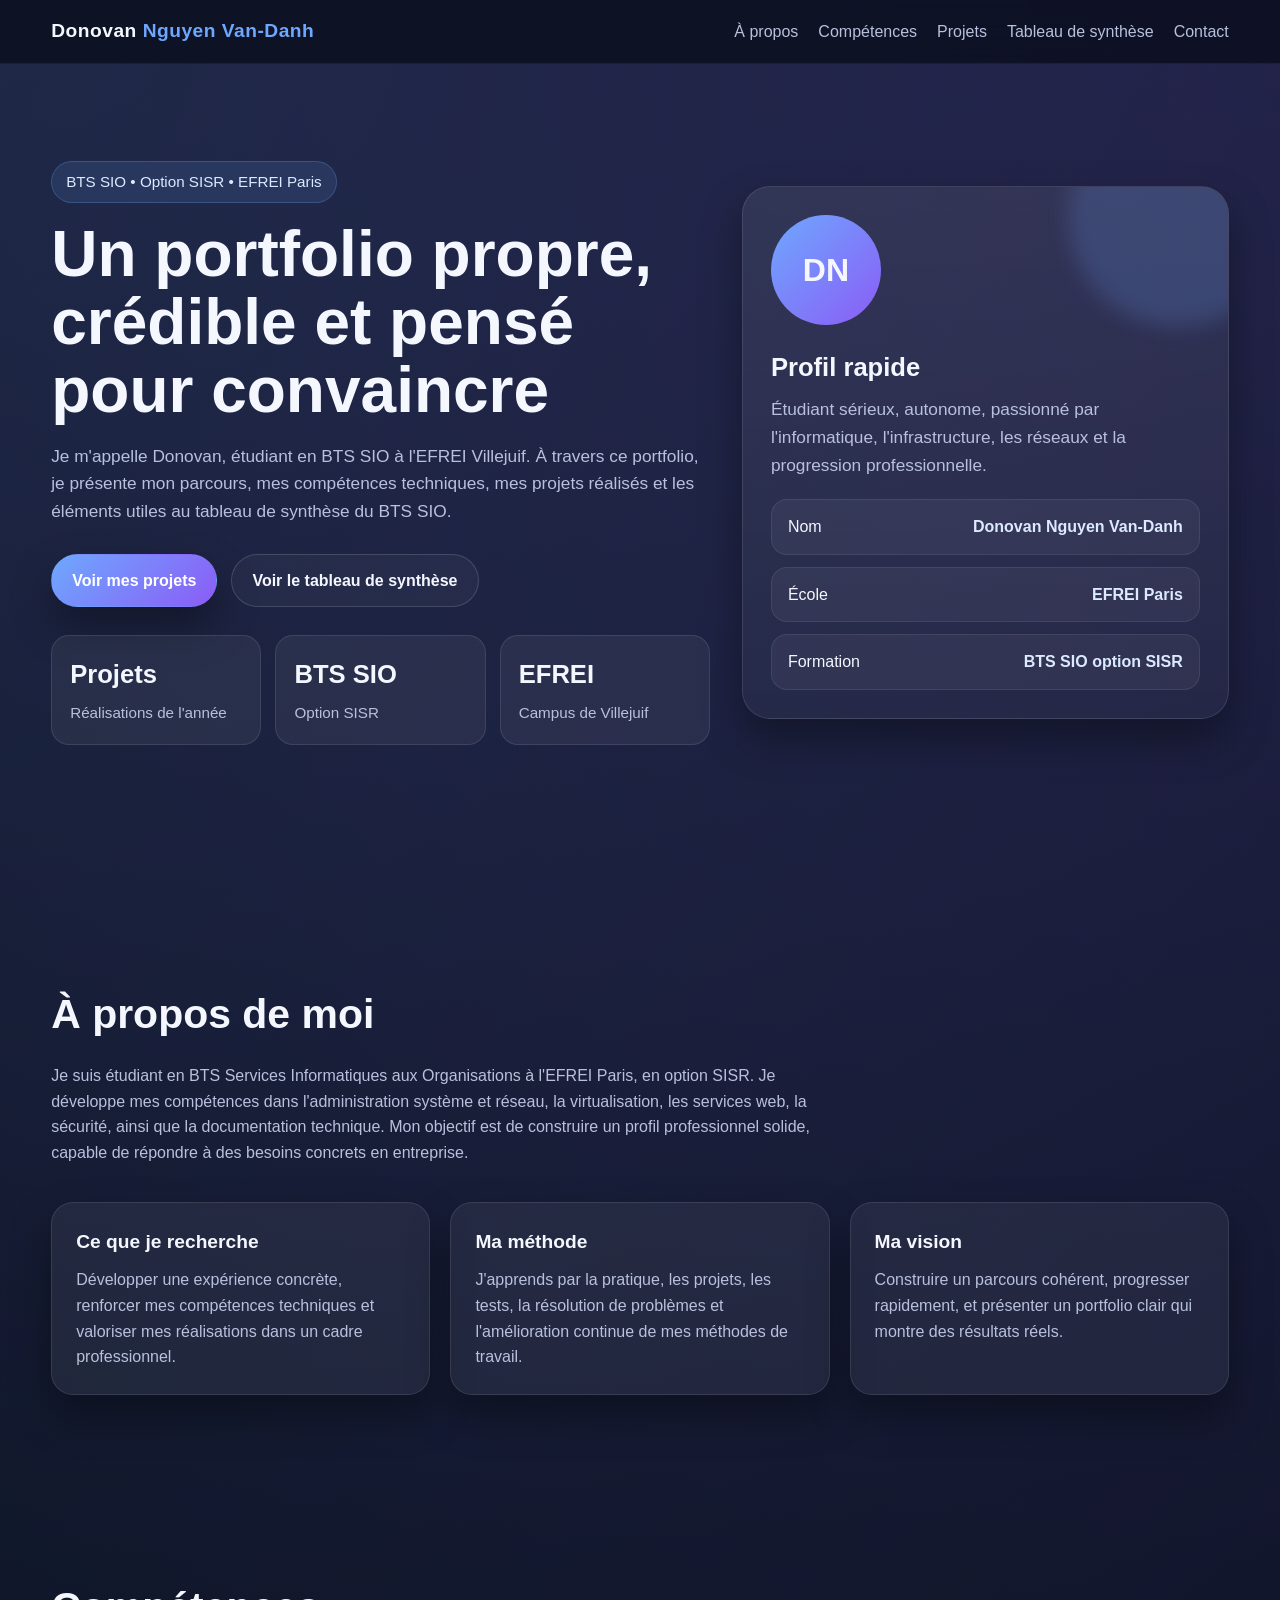
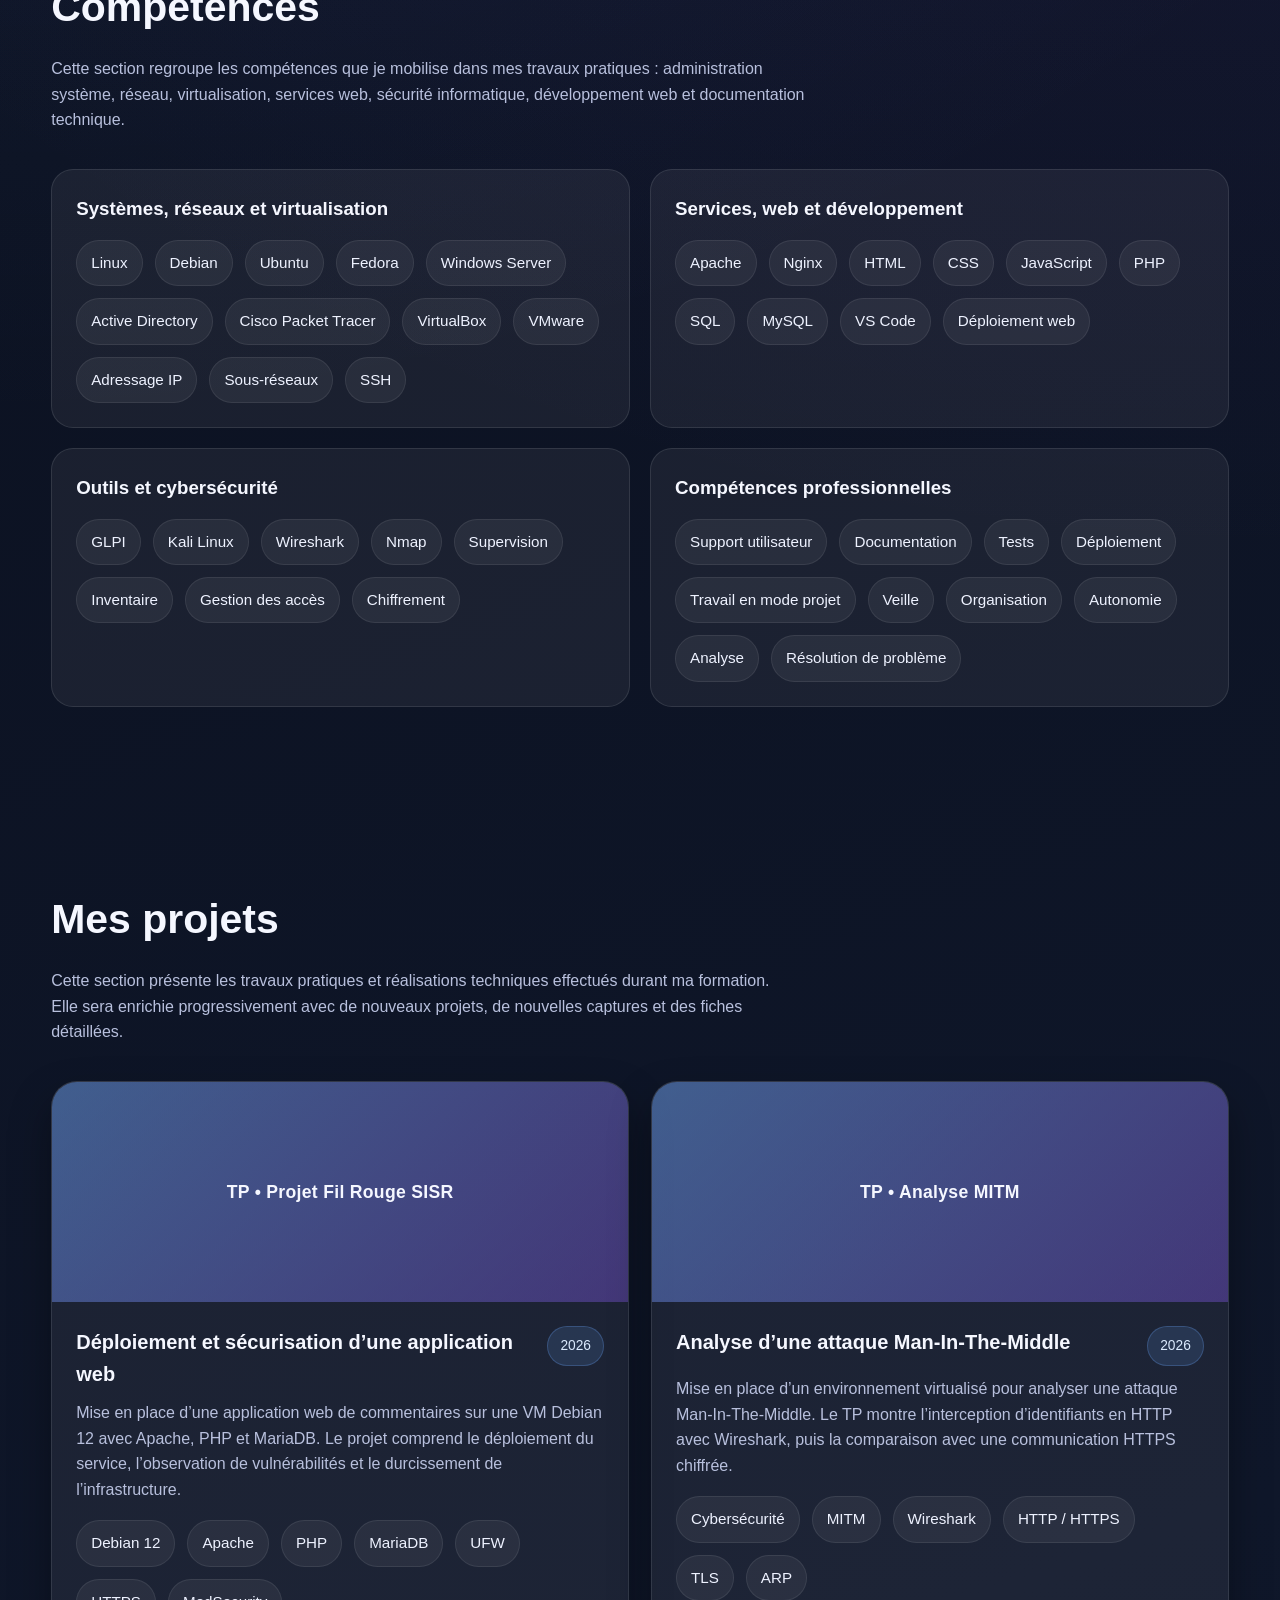
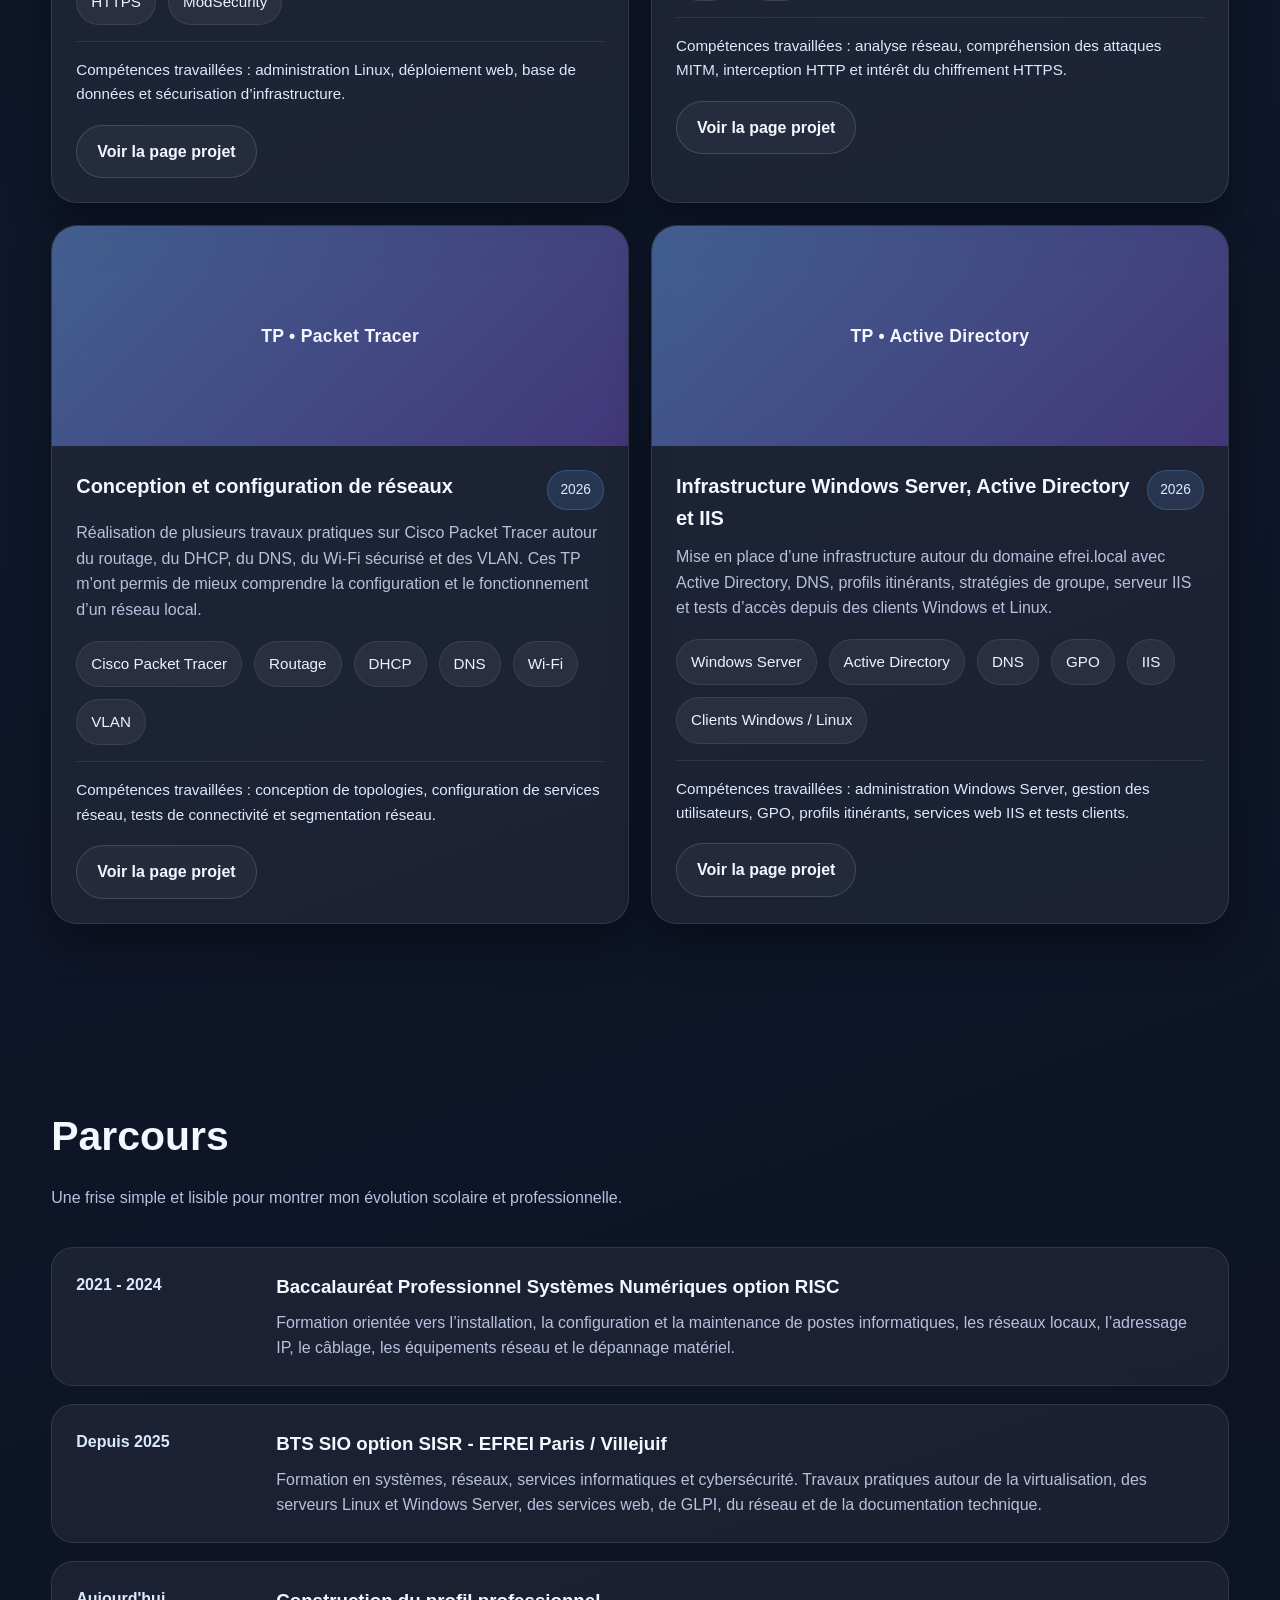
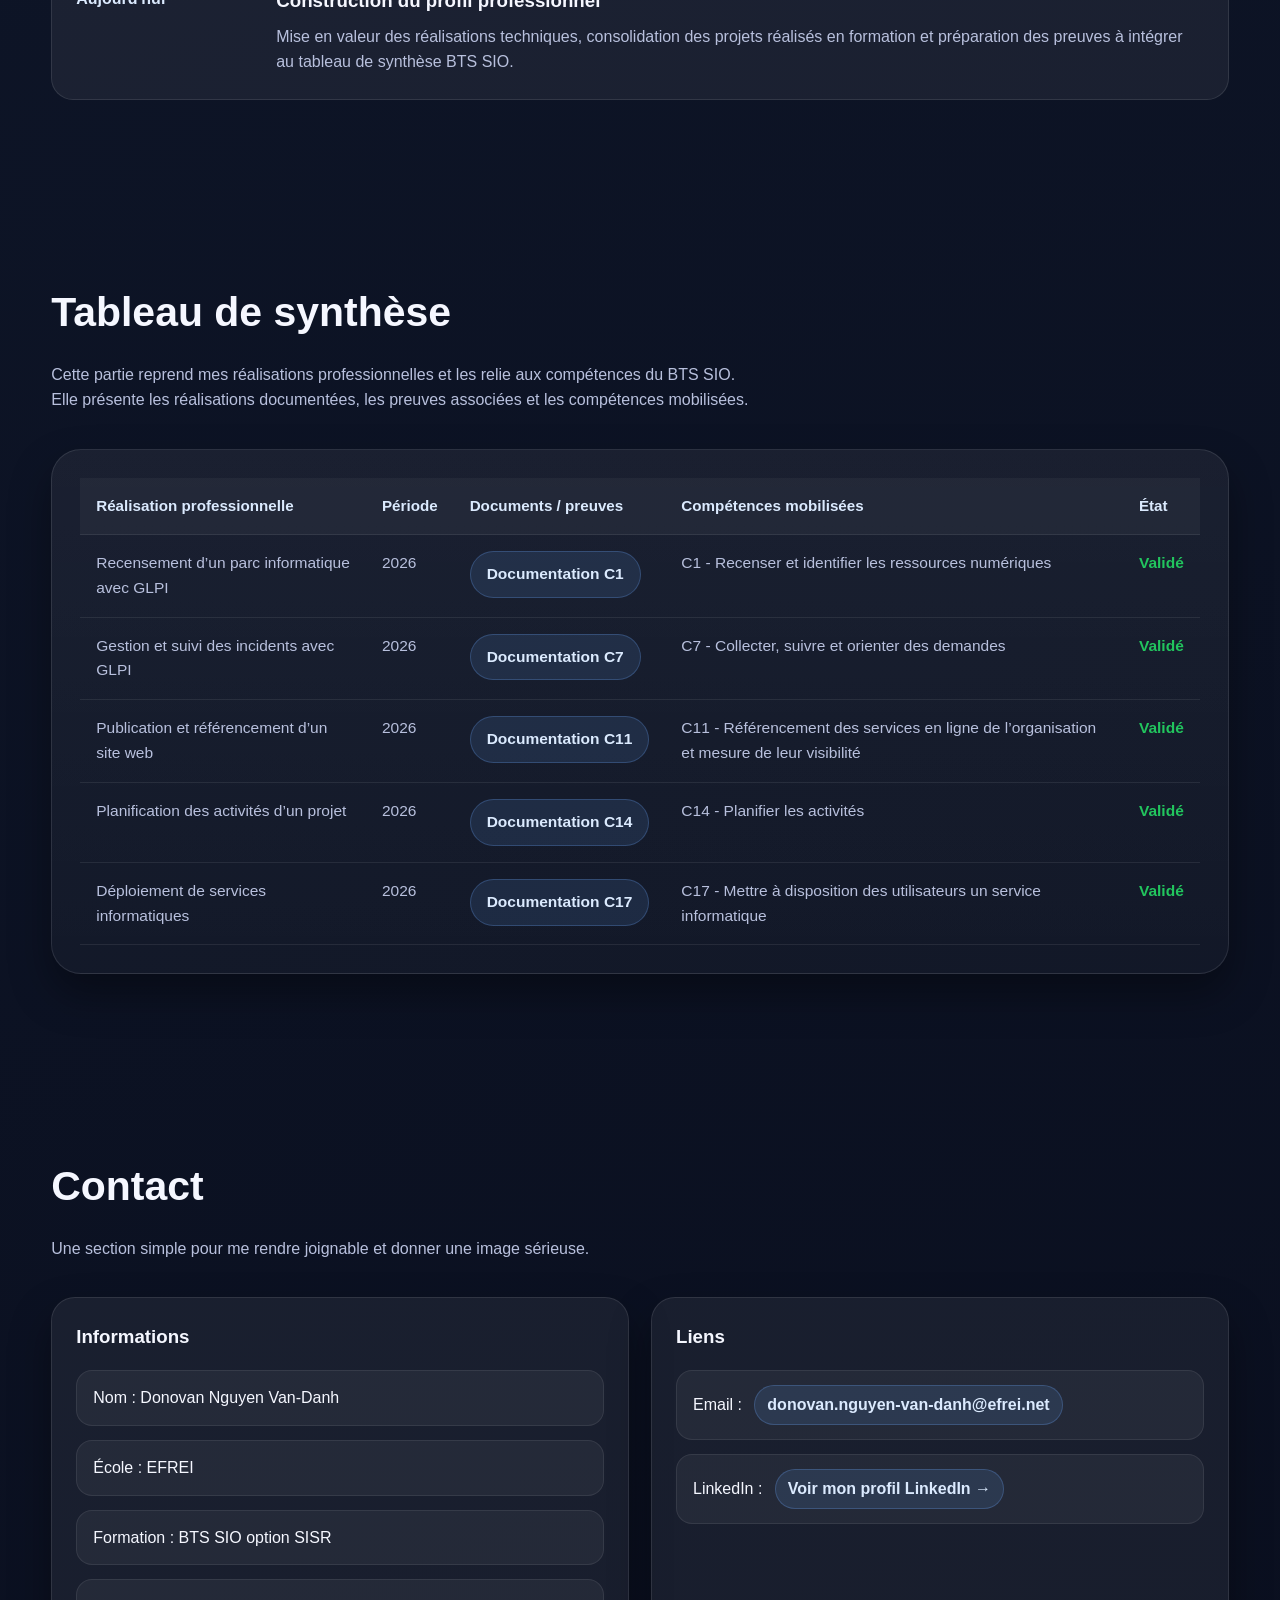
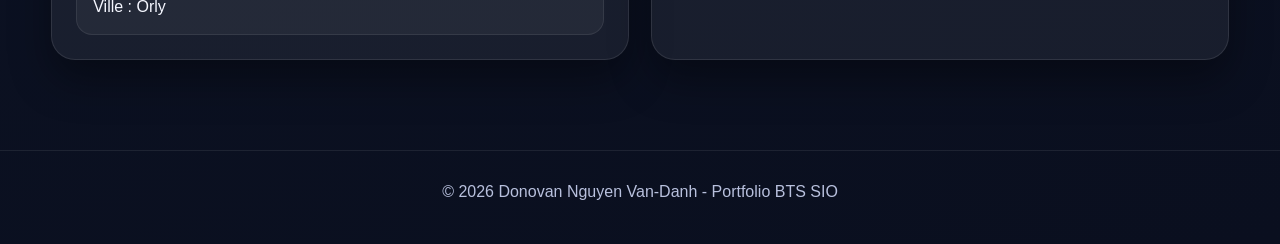
==== index.html @ 4339e5c9 "Ajout du portfolio BTS SIO" ====
<!DOCTYPE html>
<html lang="fr">
<head>
  <meta charset="UTF-8" />
  <meta name="viewport" content="width=device-width, initial-scale=1.0" />
  <title>Portfolio BTS SIO - Donovan Nguyen Van-Danh</title>
  <link rel="stylesheet" href="style.css" />
</head>
<body>
  <header>
    <div class="container nav">
      <a href="#accueil" class="logo">Donovan <span>Nguyen Van-Danh</span></a>
      <nav class="nav-links">
        <a href="#a-propos">À propos</a>
        <a href="#competences">Compétences</a>
        <a href="#projets">Projets</a>
        <a href="#synthese">Tableau de synthèse</a>
        <a href="#contact">Contact</a>
      </nav>
    </div>
  </header>

  <main>
    <section class="hero" id="accueil">
      <div class="container hero-grid">
        <div class="reveal visible">
          <div class="badge">BTS SIO • Option SISR • EFREI Paris</div>
          <h1>Un portfolio propre, crédible et pensé pour convaincre</h1>
          <p>
            Je m'appelle Donovan, étudiant en BTS SIO à l'EFREI Villejuif.
            À travers ce portfolio, je présente mon parcours, mes compétences techniques,
            mes projets réalisés et les éléments utiles au tableau de synthèse du BTS SIO.
          </p>
          <div class="hero-actions">
            <a href="#projets" class="btn btn-primary">Voir mes projets</a>
            <a href="#synthese" class="btn btn-secondary">Voir le tableau de synthèse</a>
          </div>
          <div class="hero-stats">
            <div class="stat">
              <h3>Projets</h3>
              <p>Réalisations de l'année</p>
            </div>
            <div class="stat">
              <h3>BTS SIO</h3>
              <p>Option SISR</p>
            </div>
            <div class="stat">
              <h3>EFREI</h3>
              <p>Campus de Villejuif</p>
            </div>
          </div>
        </div>

        <div class="hero-card reveal visible">
          <div class="profile-circle">DN</div>
          <h2>Profil rapide</h2>
          <p>Étudiant sérieux, autonome, passionné par l'informatique, l'infrastructure, les réseaux et la progression professionnelle.</p>
          <div class="mini-list">
            <div class="mini-item"><span>Nom</span><span>Donovan Nguyen Van-Danh</span></div>
            <div class="mini-item"><span>École</span><span>EFREI Paris</span></div>
            <div class="mini-item"><span>Formation</span><span>BTS SIO option SISR</span></div>
          </div>
        </div>
      </div>
    </section>

    <section id="a-propos">
      <div class="container">
        <h2 class="section-title reveal">À propos de moi</h2>
        <p class="section-text reveal">
          Je suis étudiant en BTS Services Informatiques aux Organisations à l'EFREI Paris, en option SISR.
          Je développe mes compétences dans l'administration système et réseau, la virtualisation,
          les services web, la sécurité, ainsi que la documentation technique. Mon objectif est de construire
          un profil professionnel solide, capable de répondre à des besoins concrets en entreprise.
        </p>

        <div class="cards">
          <article class="card reveal">
            <h3>Ce que je recherche</h3>
            <p>Développer une expérience concrète, renforcer mes compétences techniques et valoriser mes réalisations dans un cadre professionnel.</p>
          </article>
          <article class="card reveal">
            <h3>Ma méthode</h3>
            <p>J'apprends par la pratique, les projets, les tests, la résolution de problèmes et l'amélioration continue de mes méthodes de travail.</p>
          </article>
          <article class="card reveal">
            <h3>Ma vision</h3>
            <p>Construire un parcours cohérent, progresser rapidement, et présenter un portfolio clair qui montre des résultats réels.</p>
          </article>
        </div>
      </div>
    </section>

    <section id="competences">
      <div class="container">
        <h2 class="section-title reveal">Compétences</h2>
        <p class="section-text reveal">
          Cette section regroupe les compétences que je mobilise dans mes travaux pratiques :
          administration système, réseau, virtualisation, services web, sécurité informatique,
          développement web et documentation technique.
        </p>

        <div class="skills-grid">
          <div class="skills-box reveal">
            <h3>Systèmes, réseaux et virtualisation</h3>
            <div class="tags">
              <span class="tag">Linux</span>
              <span class="tag">Debian</span>
              <span class="tag">Ubuntu</span>
              <span class="tag">Fedora</span>
              <span class="tag">Windows Server</span>
              <span class="tag">Active Directory</span>
              <span class="tag">Cisco Packet Tracer</span>
              <span class="tag">VirtualBox</span>
              <span class="tag">VMware</span>
              <span class="tag">Adressage IP</span>
              <span class="tag">Sous-réseaux</span>
              <span class="tag">SSH</span>
            </div>
          </div>

          <div class="skills-box reveal">
            <h3>Services, web et développement</h3>
            <div class="tags">
              <span class="tag">Apache</span>
              <span class="tag">Nginx</span>
              <span class="tag">HTML</span>
              <span class="tag">CSS</span>
              <span class="tag">JavaScript</span>
              <span class="tag">PHP</span>
              <span class="tag">SQL</span>
              <span class="tag">MySQL</span>
              <span class="tag">VS Code</span>
              <span class="tag">Déploiement web</span>
            </div>
          </div>

          <div class="skills-box reveal">
            <h3>Outils et cybersécurité</h3>
            <div class="tags">
              <span class="tag">GLPI</span>
              <span class="tag">Kali Linux</span>
              <span class="tag">Wireshark</span>
              <span class="tag">Nmap</span>
              <span class="tag">Supervision</span>
              <span class="tag">Inventaire</span>
              <span class="tag">Gestion des accès</span>
              <span class="tag">Chiffrement</span>
            </div>
          </div>

          <div class="skills-box reveal">
            <h3>Compétences professionnelles</h3>
            <div class="tags">
              <span class="tag">Support utilisateur</span>
              <span class="tag">Documentation</span>
              <span class="tag">Tests</span>
              <span class="tag">Déploiement</span>
              <span class="tag">Travail en mode projet</span>
              <span class="tag">Veille</span>
              <span class="tag">Organisation</span>
              <span class="tag">Autonomie</span>
              <span class="tag">Analyse</span>
              <span class="tag">Résolution de problème</span>
            </div>
          </div>
        </div>
      </div>
    </section>

    <section id="projets">
      <div class="container">
        <h2 class="section-title reveal">Mes projets</h2>
       <p class="section-text reveal">
        Cette section présente les travaux pratiques et réalisations techniques effectués durant ma formation. <br>
        Elle sera enrichie progressivement avec de nouveaux projets, de nouvelles captures et des fiches détaillées.
      </p>

        <div class="projects-grid">
          <article class="project-card reveal">
            <div class="project-cover">TP • Projet Fil Rouge SISR</div>
            <div class="project-content">
              <div class="project-top">
                <h3>Déploiement et sécurisation d’une application web</h3>
                <span class="date-badge">2026</span>
              </div>
              <p>
                Mise en place d’une application web de commentaires sur une VM Debian 12 avec Apache,
                PHP et MariaDB. Le projet comprend le déploiement du service, l’observation de vulnérabilités
                et le durcissement de l’infrastructure.
              </p>
              <div class="tags">
                <span class="tag">Debian 12</span>
                <span class="tag">Apache</span>
                <span class="tag">PHP</span>
                <span class="tag">MariaDB</span>
                <span class="tag">UFW</span>
                <span class="tag">HTTPS</span>
                <span class="tag">ModSecurity</span>
              </div>
              <div class="project-meta">
                Compétences travaillées : administration Linux, déploiement web, base de données et sécurisation d’infrastructure.
              </div>
              <div class="project-links">
                <a href="projets/filrouge-sisr.html" class="btn btn-secondary">
                  Voir la page projet
                </a>
              </div>
            </div>
          </article>

          <article class="project-card reveal">
            <div class="project-cover">TP • Analyse MITM</div>
            <div class="project-content">
              <div class="project-top">
                <h3>Analyse d’une attaque Man-In-The-Middle</h3>
                <span class="date-badge">2026</span>
              </div>
              <p>
                Mise en place d’un environnement virtualisé pour analyser une attaque Man-In-The-Middle.
                Le TP montre l’interception d’identifiants en HTTP avec Wireshark, puis la comparaison
                avec une communication HTTPS chiffrée.
              </p>
              <div class="tags">
                <span class="tag">Cybersécurité</span>
                <span class="tag">MITM</span>
                <span class="tag">Wireshark</span>
                <span class="tag">HTTP / HTTPS</span>
                <span class="tag">TLS</span>
                <span class="tag">ARP</span>
              </div>
              <div class="project-meta">
                Compétences travaillées : analyse réseau, compréhension des attaques MITM, interception HTTP et intérêt du chiffrement HTTPS.
              </div>
              <div class="project-links">
                <a href="projets/tp-mitm.html" class="btn btn-secondary">
                  Voir la page projet
                </a>
              </div>
            </div>
          </article>

          <article class="project-card reveal">
            <div class="project-cover">TP • Packet Tracer</div>
            <div class="project-content">
              <div class="project-top">
                <h3>Conception et configuration de réseaux</h3>
                <span class="date-badge">2026</span>
              </div>
              <p>
                Réalisation de plusieurs travaux pratiques sur Cisco Packet Tracer autour du routage,
                du DHCP, du DNS, du Wi-Fi sécurisé et des VLAN. Ces TP m’ont permis de mieux comprendre
                la configuration et le fonctionnement d’un réseau local.
              </p>
              <div class="tags">
                <span class="tag">Cisco Packet Tracer</span>
                <span class="tag">Routage</span>
                <span class="tag">DHCP</span>
                <span class="tag">DNS</span>
                <span class="tag">Wi-Fi</span>
                <span class="tag">VLAN</span>
              </div>
              <div class="project-meta">
                Compétences travaillées : conception de topologies, configuration de services réseau, tests de connectivité et segmentation réseau.
              </div>
              <div class="project-links">
                <a href="projets/tp-packet-tracer.html" class="btn btn-secondary">
                  Voir la page projet
                </a>
              </div>
            </div>
          </article>

          <article class="project-card reveal">
            <div class="project-cover">TP • Active Directory</div>
            <div class="project-content">
              <div class="project-top">
                <h3>Infrastructure Windows Server, Active Directory et IIS</h3>
                <span class="date-badge">2026</span>
              </div>
              <p>
                Mise en place d’une infrastructure autour du domaine efrei.local avec Active Directory,
                DNS, profils itinérants, stratégies de groupe, serveur IIS et tests d’accès depuis
                des clients Windows et Linux.
              </p>
              <div class="tags">
                <span class="tag">Windows Server</span>
                <span class="tag">Active Directory</span>
                <span class="tag">DNS</span>
                <span class="tag">GPO</span>
                <span class="tag">IIS</span>
                <span class="tag">Clients Windows / Linux</span>
              </div>
              <div class="project-meta">
                Compétences travaillées : administration Windows Server, gestion des utilisateurs, GPO, profils itinérants, services web IIS et tests clients.
              </div>
              <div class="project-links">
                <a href="projets/tp-active-directory.html" class="btn btn-secondary">
                  Voir la page projet
                </a>
              </div>
            </div>
          </article>                          
        </div>
      </div>
    </section>

    <section id="parcours">
      <div class="container">
        <h2 class="section-title reveal">Parcours</h2>
        <p class="section-text reveal">Une frise simple et lisible pour montrer mon évolution scolaire et professionnelle.</p>
        <div class="timeline">
          <div class="timeline-item reveal">
            <div class="timeline-date">2021 - 2024</div>
            <div>
              <h3>Baccalauréat Professionnel Systèmes Numériques option RISC</h3>
              <p>
                Formation orientée vers l’installation, la configuration et la maintenance de postes informatiques,
                les réseaux locaux, l’adressage IP, le câblage, les équipements réseau et le dépannage matériel.
              </p>
            </div>
          </div>

          <div class="timeline-item reveal">
            <div class="timeline-date">Depuis 2025</div>
            <div>
              <h3>BTS SIO option SISR - EFREI Paris / Villejuif</h3>
              <p>
                Formation en systèmes, réseaux, services informatiques et cybersécurité.
                Travaux pratiques autour de la virtualisation, des serveurs Linux et Windows Server,
                des services web, de GLPI, du réseau et de la documentation technique.
              </p>
            </div>
          </div>

          <div class="timeline-item reveal">
            <div class="timeline-date">Aujourd'hui</div>
            <div>
              <h3>Construction du profil professionnel</h3>
              <p>
                Mise en valeur des réalisations techniques, consolidation des projets réalisés en formation
                et préparation des preuves à intégrer au tableau de synthèse BTS SIO.
              </p>
            </div>
          </div>
        </div>
      </div>
    </section>

    <section id="synthese">
      <div class="container">
        <h2 class="section-title reveal">Tableau de synthèse</h2>
        <p class="section-text reveal">
          Cette partie reprend mes réalisations professionnelles et les relie aux compétences du BTS SIO. <br>
          Elle présente les réalisations documentées, les preuves associées et les compétences mobilisées.
        </p>
        <div class="synthese-wrap reveal">
          <table>
            <thead>
              <tr>
                <th>Réalisation professionnelle</th>
                <th>Période</th>
                <th>Documents / preuves</th>
                <th>Compétences mobilisées</th>
                <th>État</th>
              </tr>
            </thead>
            <tbody>
              <tr>
                <td>Recensement d’un parc informatique avec GLPI</td>
                <td>2026</td>
                <td>
                  <a href="projets/c1-recensement-parc-glpi.html" target="_blank" rel="noopener noreferrer" class="table-link">
                    Documentation C1
                  </a>
                </td>
                <td>C1 - Recenser et identifier les ressources numériques</td>
                <td class="check">Validé</td>
              </tr>
              <tr>
                <td>Gestion et suivi des incidents avec GLPI</td>
                <td>2026</td>
                <td>
                  <a href="projets/c7-gestion-incidents-glpi.html" target="_blank" rel="noopener noreferrer" class="table-link">
                    Documentation C7
                  </a>
                </td>
                <td>C7 - Collecter, suivre et orienter des demandes</td>
                <td class="check">Validé</td>
              </tr>
              <tr>
                <td>Publication et référencement d’un site web</td>
                <td>2026</td>
                <td>
                <a href="projets/c11-publication-referencement.html" target="_blank" rel="noopener noreferrer" class="table-link">
                Documentation C11
                </a>
                </td> 
                <td>C11 - Référencement des services en ligne de l’organisation et mesure de leur visibilité</td>
                <td class="check">Validé</td>
              </tr>
              <tr>
                <td>Planification des activités d’un projet</td>
                <td>2026</td>
                <td>
                  <a href="projets/c14-planification-activites.html" target="_blank" rel="noopener noreferrer" class="table-link">
                    Documentation C14
                  </a>
                </td>
                <td>C14 - Planifier les activités</td>
                <td class="check">Validé</td>
              </tr>
              <tr>
                <td>Déploiement de services informatiques</td>
                <td>2026</td>
                <td>
                  <a href="projets/c17-deploiement-services.html" target="_blank" rel="noopener noreferrer" class="table-link">
                    Documentation C17
                  </a>
                </td>
                <td>C17 - Mettre à disposition des utilisateurs un service informatique</td>
                <td class="check">Validé</td>
              </tr>              
            </tbody>
          </table>
        </div>
      </div>
    </section>

    <section id="contact">
      <div class="container">
        <h2 class="section-title reveal">Contact</h2>
        <p class="section-text reveal">Une section simple pour me rendre joignable et donner une image sérieuse.</p>
        <div class="contact-grid">
          <div class="contact-card reveal">
            <h3>Informations</h3>
            <div class="contact-list">
              <div class="contact-item">Nom : Donovan Nguyen Van-Danh</div>
              <div class="contact-item">École : EFREI</div>
              <div class="contact-item">Formation : BTS SIO option SISR</div>
              <div class="contact-item">Ville : Orly</div>
            </div>
          </div>
          <div class="contact-card reveal">
            <h3>Liens</h3>
            <div class="contact-list">
              <div class="contact-item">Email :  <a href="mailto:donovan.nguyen-van-danh@efrei.net" class="contact-link">donovan.nguyen-van-danh@efrei.net</a></div>
              <div class="contact-item">LinkedIn : <a href="https://www.linkedin.com/in/donovan-nguyen-van-danh" target="_blank" rel="noopener noreferrer" class="contact-link">
                Voir mon profil LinkedIn →</a> </div>
            <!--  <div class="contact-item">GitHub : non renseigné</div> -->
            <!--  <div class="contact-item">CV PDF : à ajouter</div> -->
            </div>
          </div>
        </div>
      </div>
    </section>
  </main>
  <footer>
    <div class="container">
      <p>© 2026 Donovan Nguyen Van-Danh - Portfolio BTS SIO</p>
    </div>
  </footer>

  <script>
    const observer = new IntersectionObserver((entries) => {
      entries.forEach(entry => {
        if (entry.isIntersecting) {
          entry.target.classList.add('visible');
        }
      });
    }, { threshold: 0.12 });

    document.querySelectorAll('.reveal').forEach(el => observer.observe(el));
  </script>
</body>
</html>
---- style.css ----
:root {
  --bg: #0b1020;
  --bg-soft: #111831;
  --card: rgba(255,255,255,0.06);
  --card-border: rgba(255,255,255,0.1);
  --text: #f5f7ff;
  --muted: #b8c0dd;
  --accent: #6ea8fe;
  --accent-2: #8b5cf6;
  --success: #22c55e;
  --warning: #f59e0b;
  --shadow: 0 20px 40px rgba(0,0,0,0.35);
  --radius: 22px;
}

* {
  margin: 0;
  padding: 0;
  box-sizing: border-box;
  scroll-behavior: smooth;
}

body {
  font-family: Arial, Helvetica, sans-serif;
  background:
    radial-gradient(circle at top left, rgba(110,168,254,0.15), transparent 30%),
    radial-gradient(circle at top right, rgba(139,92,246,0.16), transparent 32%),
    linear-gradient(160deg, #090d1a 0%, #0f172a 50%, #0a0f1f 100%);
  color: var(--text);
  line-height: 1.6;
}

a {
  color: inherit;
  text-decoration: none;
}

img {
  max-width: 100%;
  display: block;
}

.container {
  width: min(1180px, 92%);
  margin: 0 auto;
}

header {
  position: sticky;
  top: 0;
  z-index: 100;
  backdrop-filter: blur(14px);
  background: rgba(8, 12, 24, 0.72);
  border-bottom: 1px solid rgba(255,255,255,0.06);
}

.nav {
  display: flex;
  align-items: center;
  justify-content: space-between;
  gap: 20px;
  padding: 16px 0;
}

.logo {
  font-size: 1.2rem;
  font-weight: 700;
  letter-spacing: 0.5px;
}

.logo span {
  color: var(--accent);
}

.nav-links {
  display: flex;
  gap: 20px;
  flex-wrap: wrap;
}

.nav-links a {
  color: var(--muted);
  transition: 0.2s;
}

.nav-links a:hover {
  color: var(--text);
}

.btn {
  display: inline-flex;
  align-items: center;
  justify-content: center;
  gap: 10px;
  padding: 13px 20px;
  border-radius: 999px;
  border: 1px solid transparent;
  font-weight: 700;
  transition: 0.25s ease;
  cursor: pointer;
}

.btn-primary {
  background: linear-gradient(135deg, var(--accent), var(--accent-2));
  color: white;
  box-shadow: var(--shadow);
}

.btn-primary:hover {
  transform: translateY(-2px);
  opacity: 0.95;
}

.btn-secondary {
  border-color: rgba(255,255,255,0.14);
  background: rgba(255,255,255,0.04);
  color: var(--text);
}

.btn-secondary:hover {
  background: rgba(255,255,255,0.08);
}

section {
  padding: 90px 0;
}

.hero {
  min-height: calc(100vh - 72px);
  display: flex;
  align-items: center;
  padding-top: 40px;
}

.hero-grid {
  display: grid;
  grid-template-columns: 1.15fr 0.85fr;
  gap: 32px;
  align-items: center;
}

.badge {
  display: inline-block;
  padding: 8px 14px;
  border-radius: 999px;
  background: rgba(110,168,254,0.12);
  border: 1px solid rgba(110,168,254,0.25);
  color: #dbeafe;
  margin-bottom: 18px;
  font-size: 0.95rem;
}

.hero h1 {
  font-size: clamp(2.3rem, 5vw, 4.5rem);
  line-height: 1.06;
  margin-bottom: 18px;
}

.hero p {
  color: var(--muted);
  font-size: 1.08rem;
  max-width: 700px;
  margin-bottom: 28px;
}

.hero-actions {
  display: flex;
  gap: 14px;
  flex-wrap: wrap;
  margin-bottom: 28px;
}

.hero-stats {
  display: grid;
  grid-template-columns: repeat(3, 1fr);
  gap: 14px;
}

.stat {
  padding: 18px;
  background: var(--card);
  border: 1px solid var(--card-border);
  border-radius: 18px;
}

.stat h3 {
  font-size: 1.6rem;
  margin-bottom: 6px;
}

.stat p {
  margin: 0;
  font-size: 0.95rem;
}

.hero-card {
  background: linear-gradient(180deg, rgba(255,255,255,0.08), rgba(255,255,255,0.04));
  border: 1px solid var(--card-border);
  border-radius: 28px;
  padding: 28px;
  box-shadow: var(--shadow);
  position: relative;
  overflow: hidden;
}

.hero-card::before {
  content: "";
  position: absolute;
  width: 220px;
  height: 220px;
  border-radius: 50%;
  background: rgba(110,168,254,0.18);
  top: -80px;
  right: -60px;
  filter: blur(10px);
}

.hero-card .profile-circle {
  width: 110px;
  height: 110px;
  border-radius: 50%;
  background: linear-gradient(135deg, var(--accent), var(--accent-2));
  display: flex;
  align-items: center;
  justify-content: center;
  font-size: 2rem;
  font-weight: 800;
  margin-bottom: 22px;
}

.hero-card h2 {
  font-size: 1.6rem;
  margin-bottom: 8px;
}

.hero-card p {
  color: var(--muted);
  margin-bottom: 20px;
}

.mini-list {
  display: grid;
  gap: 12px;
}

.mini-item {
  padding: 14px 16px;
  border-radius: 16px;
  background: rgba(255,255,255,0.05);
  border: 1px solid rgba(255,255,255,0.08);
  display: flex;
  justify-content: space-between;
  gap: 12px;
}

.mini-item span:last-child {
  color: #dbeafe;
  font-weight: 700;
}

.section-title {
  margin-bottom: 16px;
  font-size: clamp(1.8rem, 3.2vw, 3rem);
}

.section-text {
  max-width: 760px;
  color: var(--muted);
  margin-bottom: 36px;
}

.cards {
  display: grid;
  grid-template-columns: repeat(3, 1fr);
  gap: 20px;
}

.card {
  background: var(--card);
  border: 1px solid var(--card-border);
  border-radius: var(--radius);
  padding: 24px;
  box-shadow: var(--shadow);
}

.card h3 {
  margin-bottom: 10px;
  font-size: 1.2rem;
}

.card p {
  color: var(--muted);
}

.skills-grid {
  display: grid;
  grid-template-columns: repeat(2, 1fr);
  gap: 20px;
}

.skills-box {
  background: var(--card);
  border: 1px solid var(--card-border);
  border-radius: var(--radius);
  padding: 24px;
}

.skills-box h3 {
  margin-bottom: 16px;
}

.tags {
  display: flex;
  gap: 12px;
  flex-wrap: wrap;
}

.tag {
  background: rgba(255,255,255,0.06);
  border: 1px solid rgba(255,255,255,0.08);
  color: #eef2ff;
  padding: 10px 14px;
  border-radius: 999px;
  font-size: 0.95rem;
}

.projects-grid {
  display: grid;
  grid-template-columns: repeat(2, 1fr);
  gap: 22px;
}

.project-card {
  background: var(--card);
  border: 1px solid var(--card-border);
  border-radius: 26px;
  overflow: hidden;
  box-shadow: var(--shadow);
  transition: 0.25s ease;
}

.project-card:hover {
  transform: translateY(-4px);
}

.project-cover {
  height: 220px;
  background: linear-gradient(135deg, rgba(110,168,254,0.45), rgba(139,92,246,0.35));
  display: flex;
  align-items: center;
  justify-content: center;
  font-size: 1.1rem;
  font-weight: 700;
  letter-spacing: 0.3px;
}

.project-content {
  padding: 24px;
}

.project-top {
  display: flex;
  justify-content: space-between;
  gap: 15px;
  align-items: start;
  margin-bottom: 10px;
}

.project-top h3 {
  font-size: 1.25rem;
}

.date-badge {
  font-size: 0.86rem;
  color: #dbeafe;
  background: rgba(110,168,254,0.14);
  border: 1px solid rgba(110,168,254,0.25);
  padding: 8px 12px;
  border-radius: 999px;
  white-space: nowrap;
}

.project-content p {
  color: var(--muted);
  margin-bottom: 18px;
}

.project-links {
  display: flex;
  gap: 12px;
  flex-wrap: wrap;
  margin-top: 18px;
}

.project-meta {
  margin-top: 16px;
  padding-top: 16px;
  border-top: 1px solid rgba(255,255,255,0.08);
  color: #dbeafe;
  font-size: 0.95rem;
}

.timeline {
  display: grid;
  gap: 18px;
}

.timeline-item {
  display: grid;
  grid-template-columns: 180px 1fr;
  gap: 20px;
  background: var(--card);
  border: 1px solid var(--card-border);
  border-radius: 22px;
  padding: 24px;
}

.timeline-date {
  color: #dbeafe;
  font-weight: 700;
}

.timeline-item h3 {
  margin-bottom: 8px;
}

.timeline-item p {
  color: var(--muted);
}

.synthese-wrap {
  background: linear-gradient(180deg, rgba(255,255,255,0.06), rgba(255,255,255,0.03));
  border: 1px solid var(--card-border);
  border-radius: 30px;
  padding: 28px;
  box-shadow: var(--shadow);
  overflow-x: auto;
}

table {
  width: 100%;
  border-collapse: collapse;
  min-width: 900px;
}

th, td {
  text-align: left;
  vertical-align: top;
  padding: 16px;
  border-bottom: 1px solid rgba(255,255,255,0.08);
}

th {
  color: #dbeafe;
  font-size: 0.95rem;
  background: rgba(255,255,255,0.04);
}

td {
  color: var(--muted);
  font-size: 0.97rem;
}

.check {
  color: var(--success);
  font-weight: 700;
}

.todo {
  color: var(--warning);
  font-weight: 700;
}

.contact-grid {
  display: grid;
  grid-template-columns: 1fr 1fr;
  gap: 22px;
}

.contact-card {
  background: var(--card);
  border: 1px solid var(--card-border);
  border-radius: 24px;
  padding: 24px;
  box-shadow: var(--shadow);
}

.contact-list {
  display: grid;
  gap: 14px;
  margin-top: 18px;
}

.contact-item {
  padding: 14px 16px;
  border-radius: 16px;
  background: rgba(255,255,255,0.05);
  border: 1px solid rgba(255,255,255,0.08);
}

footer {
  padding: 28px 0 40px;
  color: var(--muted);
  text-align: center;
  border-top: 1px solid rgba(255,255,255,0.08);
}

.reveal {
  opacity: 0;
  transform: translateY(28px);
  transition: 0.65s ease;
}

.reveal.visible {
  opacity: 1;
  transform: translateY(0);
}

@media (max-width: 1024px) {
  .hero-grid,
  .cards,
  .projects-grid,
  .skills-grid,
  .contact-grid {
    grid-template-columns: 1fr;
  }

  .hero-stats {
    grid-template-columns: 1fr;
  }
}

@media (max-width: 760px) {
  section {
    padding: 70px 0;
  }

  .nav {
    flex-direction: column;
    align-items: flex-start;
  }

  .timeline-item {
    grid-template-columns: 1fr;
  }

  .hero h1 {
    font-size: 2.2rem;
  }
}

.project-detail {
  padding: 90px 0;
}

.project-detail h1 {
  font-size: clamp(2rem, 4vw, 3.5rem);
  margin: 20px 0 30px;
}

.detail-card {
  background: var(--card);
  border: 1px solid var(--card-border);
  border-radius: var(--radius);
  padding: 24px;
  margin-bottom: 22px;
  box-shadow: var(--shadow);
}

.detail-card h2 {
  margin-bottom: 14px;
  color: #dbeafe;
}

.detail-card h3 {
  margin: 18px 0 10px;
}

.detail-card p,
.detail-card li {
  color: var(--muted);
}

.detail-card ul,
.detail-card ol {
  padding-left: 22px;
  margin-top: 10px;
}

pre {
  margin-top: 16px;
  padding: 18px;
  border-radius: 16px;
  overflow-x: auto;
  background: rgba(0,0,0,0.35);
  border: 1px solid rgba(255,255,255,0.08);
}

code {
  color: #e5e7eb;
}

.table-link {
  display: inline-flex;
  align-items: center;
  justify-content: center;
  min-width: 70px;
  padding: 10px 16px;
  border-radius: 999px;
  background: rgba(110,168,254,0.12);
  border: 1px solid rgba(110,168,254,0.25);
  color: #dbeafe;
  font-weight: 700;
  transition: 0.2s;
  white-space: nowrap;
}

.table-link:hover {
  background: rgba(110,168,254,0.22);
  transform: translateY(-1px);
}

.captures-grid {
  display: grid;
  grid-template-columns: repeat(2, 1fr);
  gap: 20px;
  margin-top: 20px;
}

.capture-card {
  background: rgba(255,255,255,0.04);
  border: 1px solid rgba(255,255,255,0.08);
  border-radius: 18px;
  overflow: hidden;
}

.capture-card img {
  width: 100%;
  height: 220px;
  object-fit: cover;
}

.capture-card figcaption {
  padding: 14px;
  color: #dbeafe;
  font-size: 0.95rem;
}

@media (max-width: 760px) {
  .captures-grid {
    grid-template-columns: 1fr;
  }
}

.contact-link {
  display: inline-block;
  margin-left: 8px;
  padding: 6px 12px;
  border-radius: 999px;
  background: rgba(110,168,254,0.12);
  border: 1px solid rgba(110,168,254,0.25);
  color: #dbeafe;
  font-weight: 700;
  text-decoration: none;
  transition: 0.2s ease;
}

.contact-link:hover {
  background: rgba(110,168,254,0.22);
  transform: translateY(-1px);
}

.capture-card a {
  display: block;
  cursor: zoom-in;
}
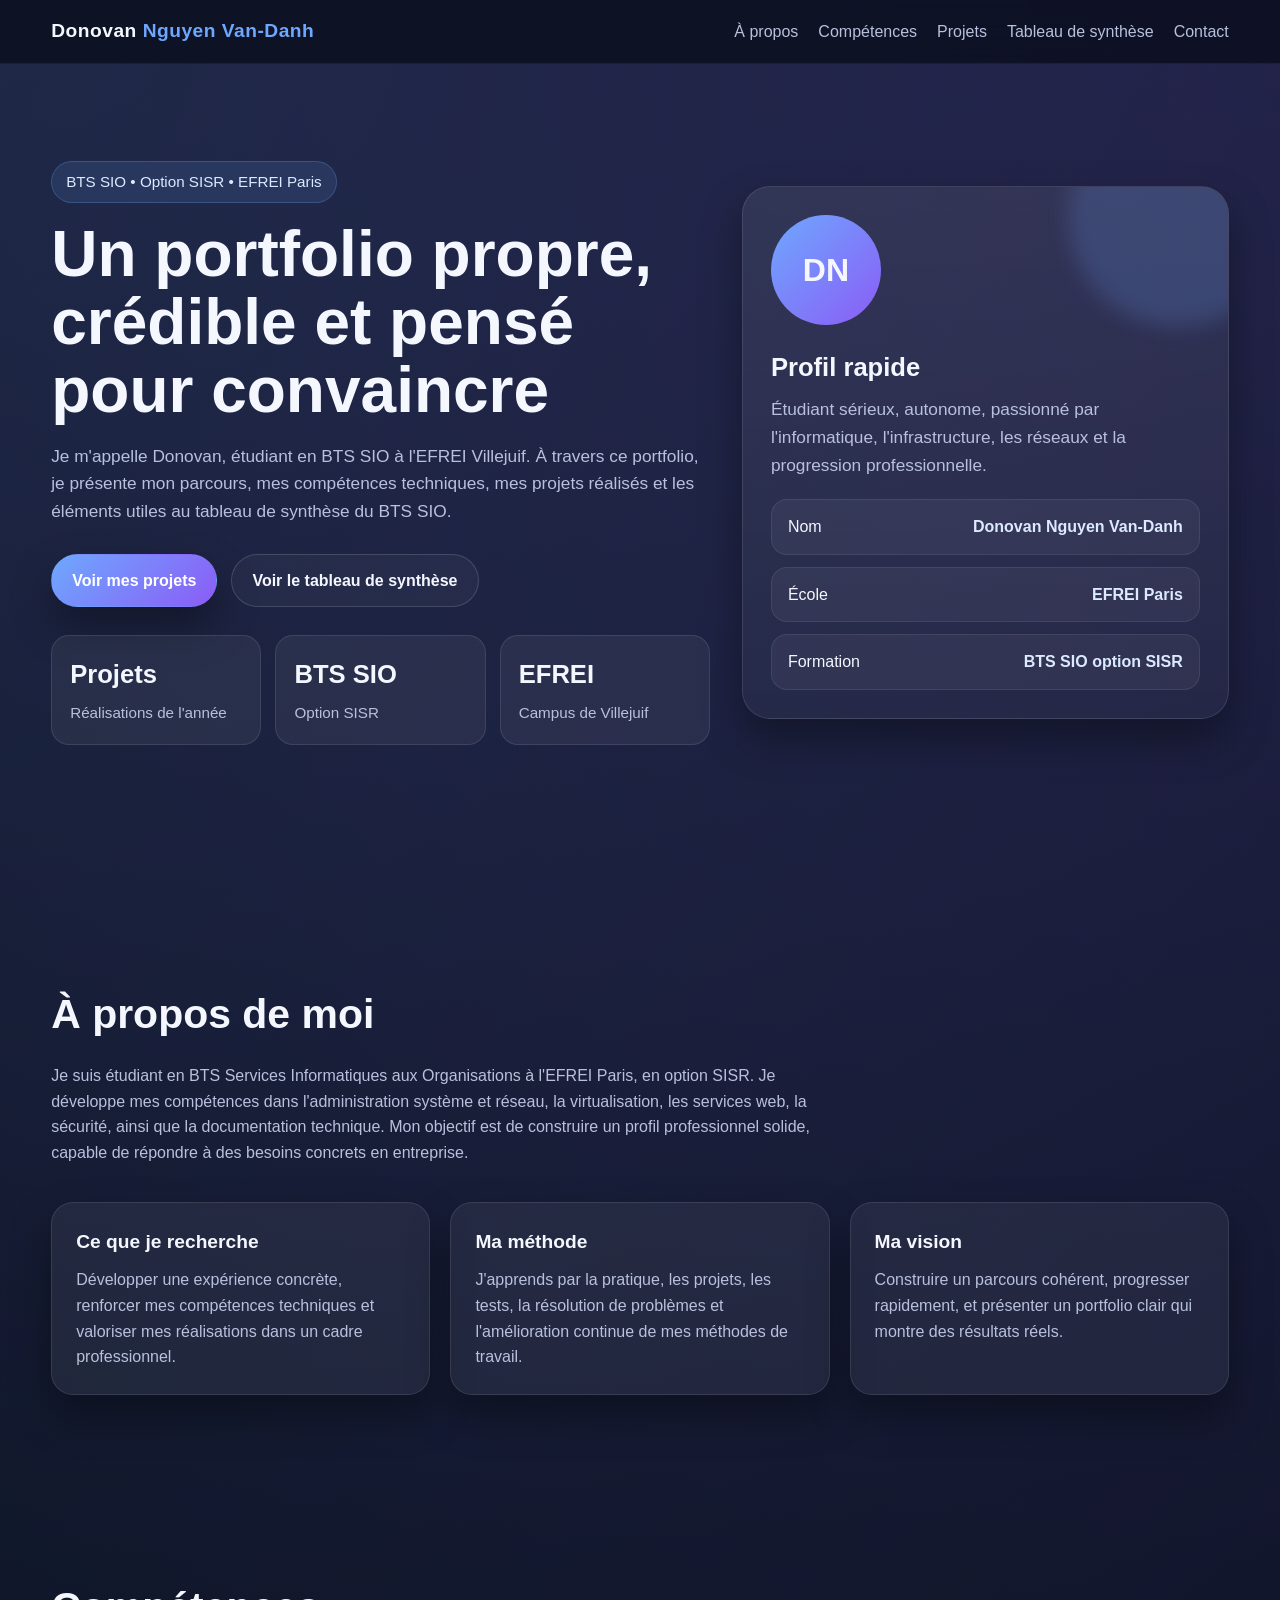
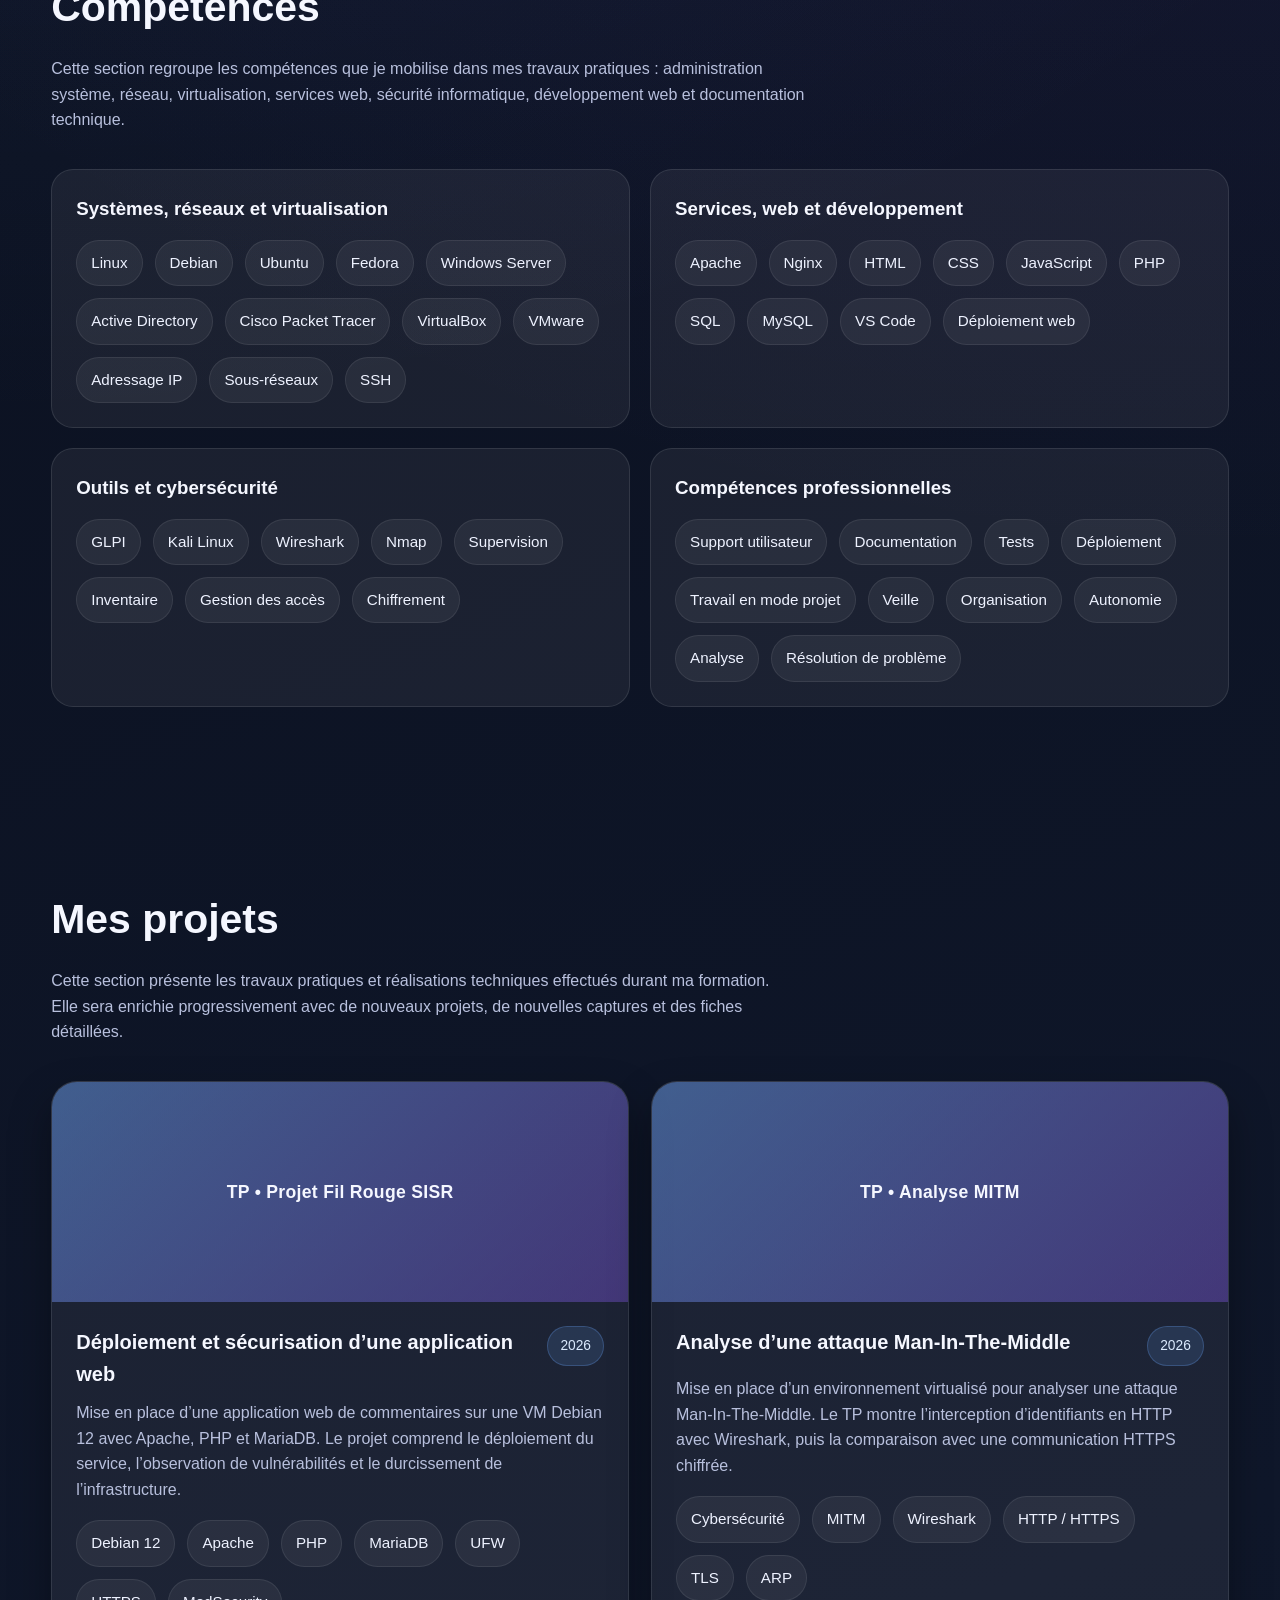
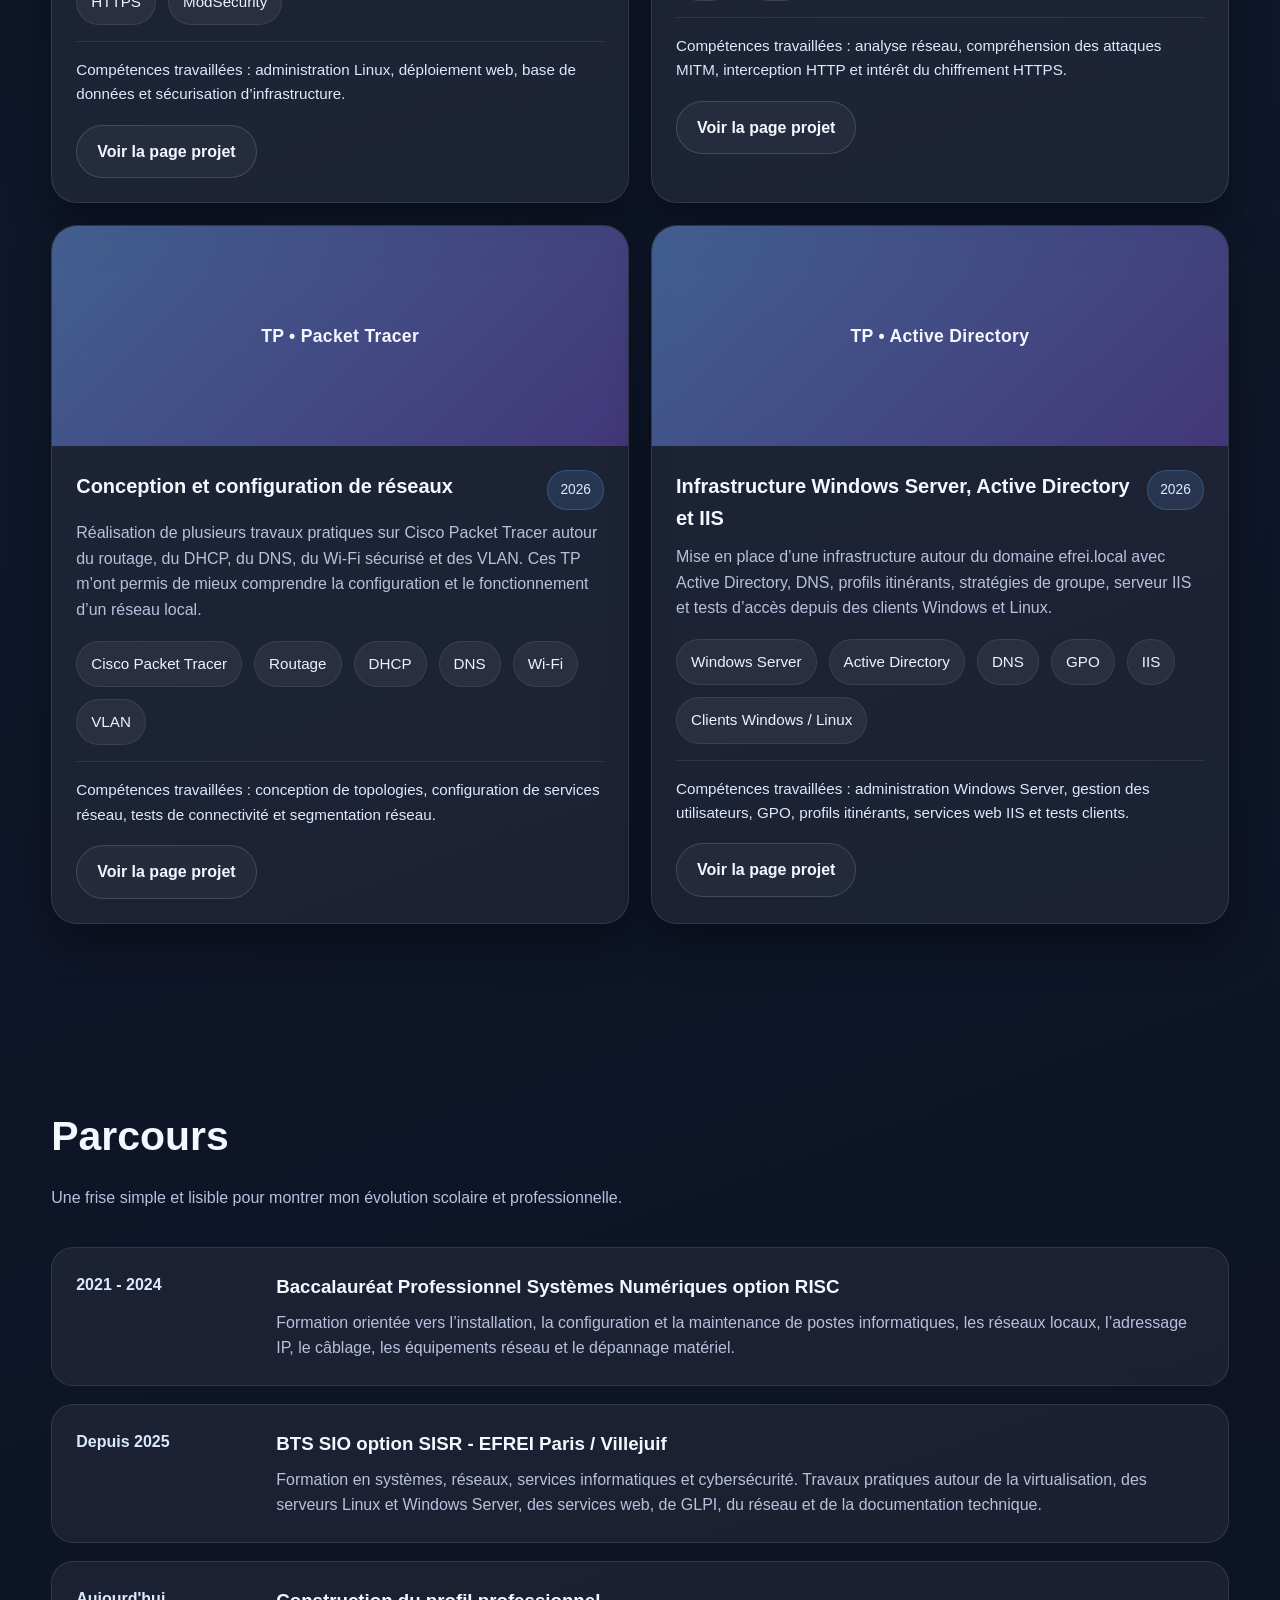
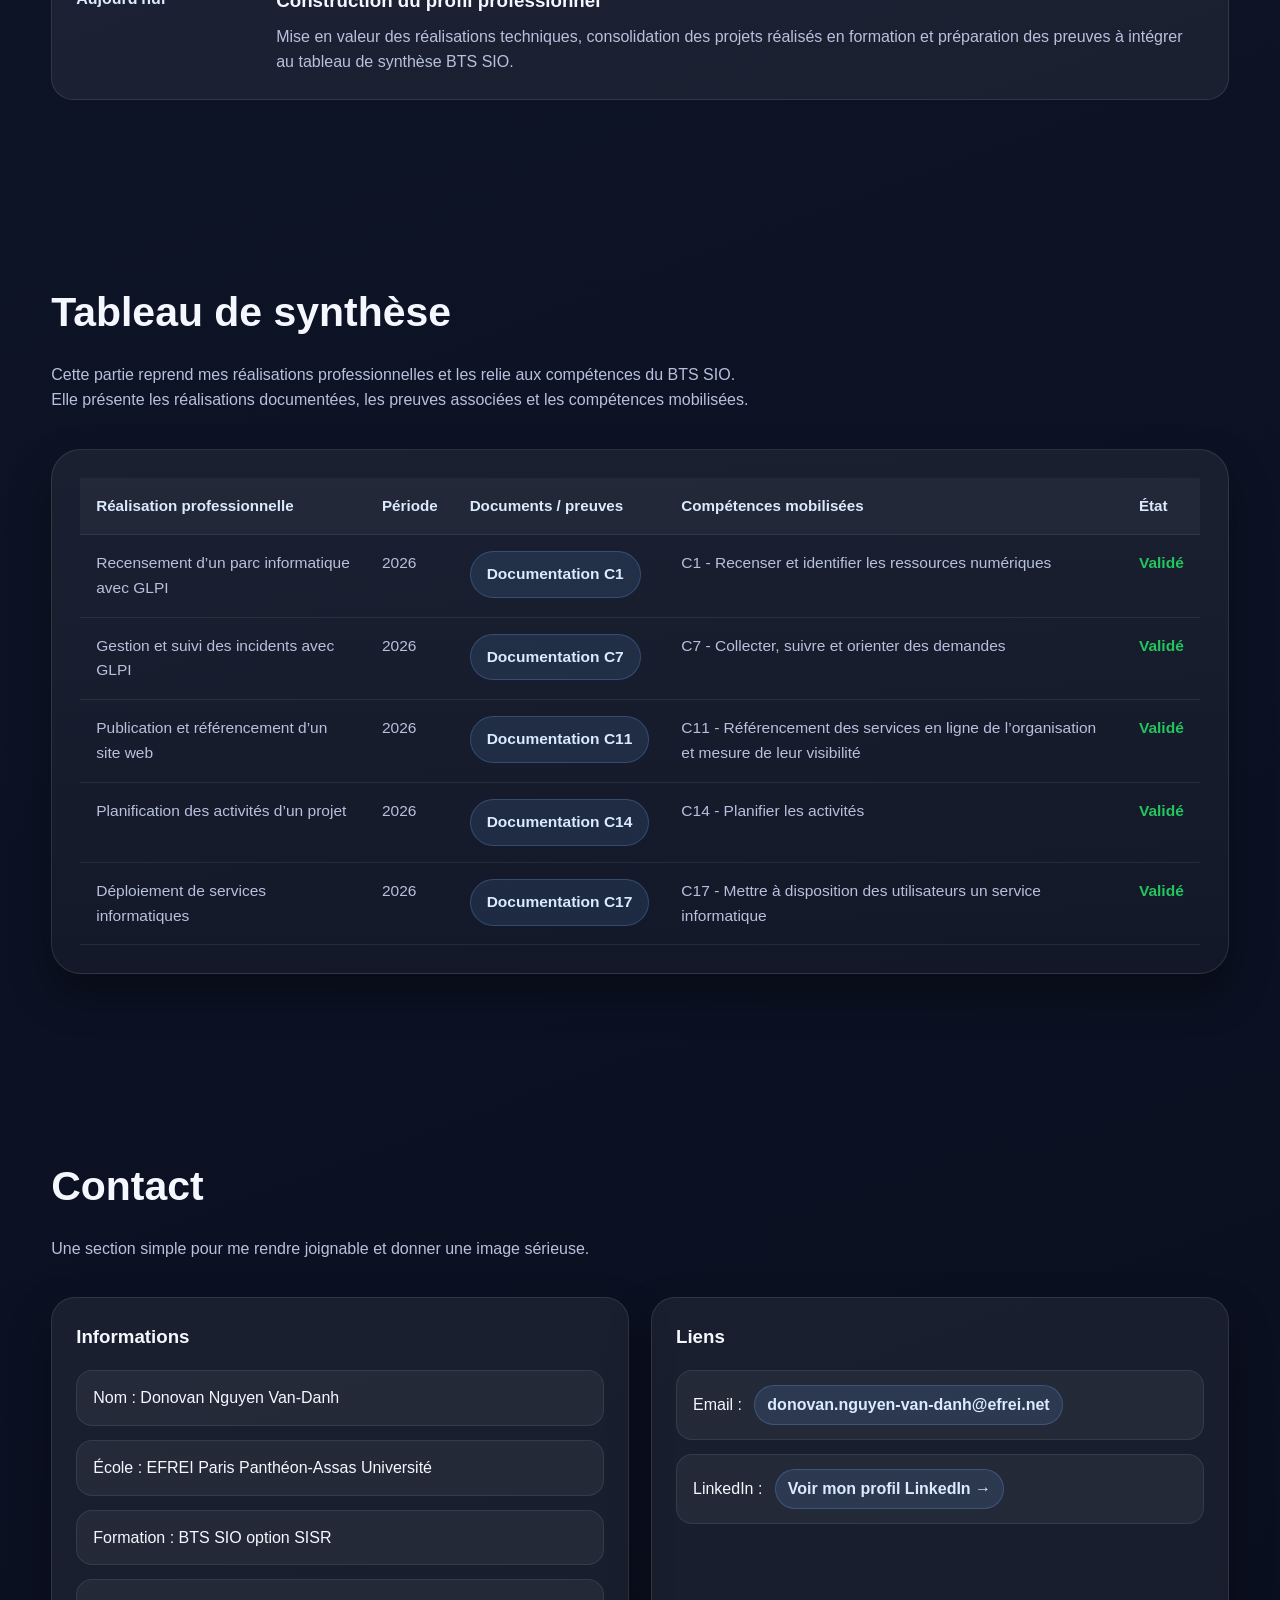
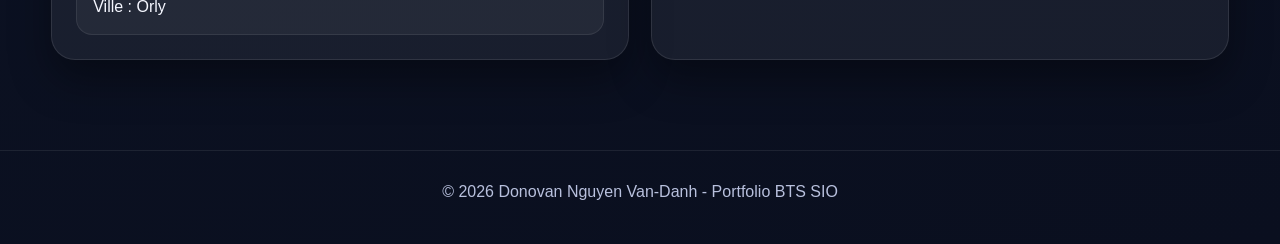
==== commit 52fb5d89: "Rendre les captures MITM cliquables" ====
--- a/index.html
+++ b/index.html
@@ -436,7 +436,7 @@
             <h3>Informations</h3>
             <div class="contact-list">
               <div class="contact-item">Nom : Donovan Nguyen Van-Danh</div>
-              <div class="contact-item">École : EFREI</div>
+              <div class="contact-item">École : EFREI Paris Panthéon-Assas Université</div>
               <div class="contact-item">Formation : BTS SIO option SISR</div>
               <div class="contact-item">Ville : Orly</div>
             </div>
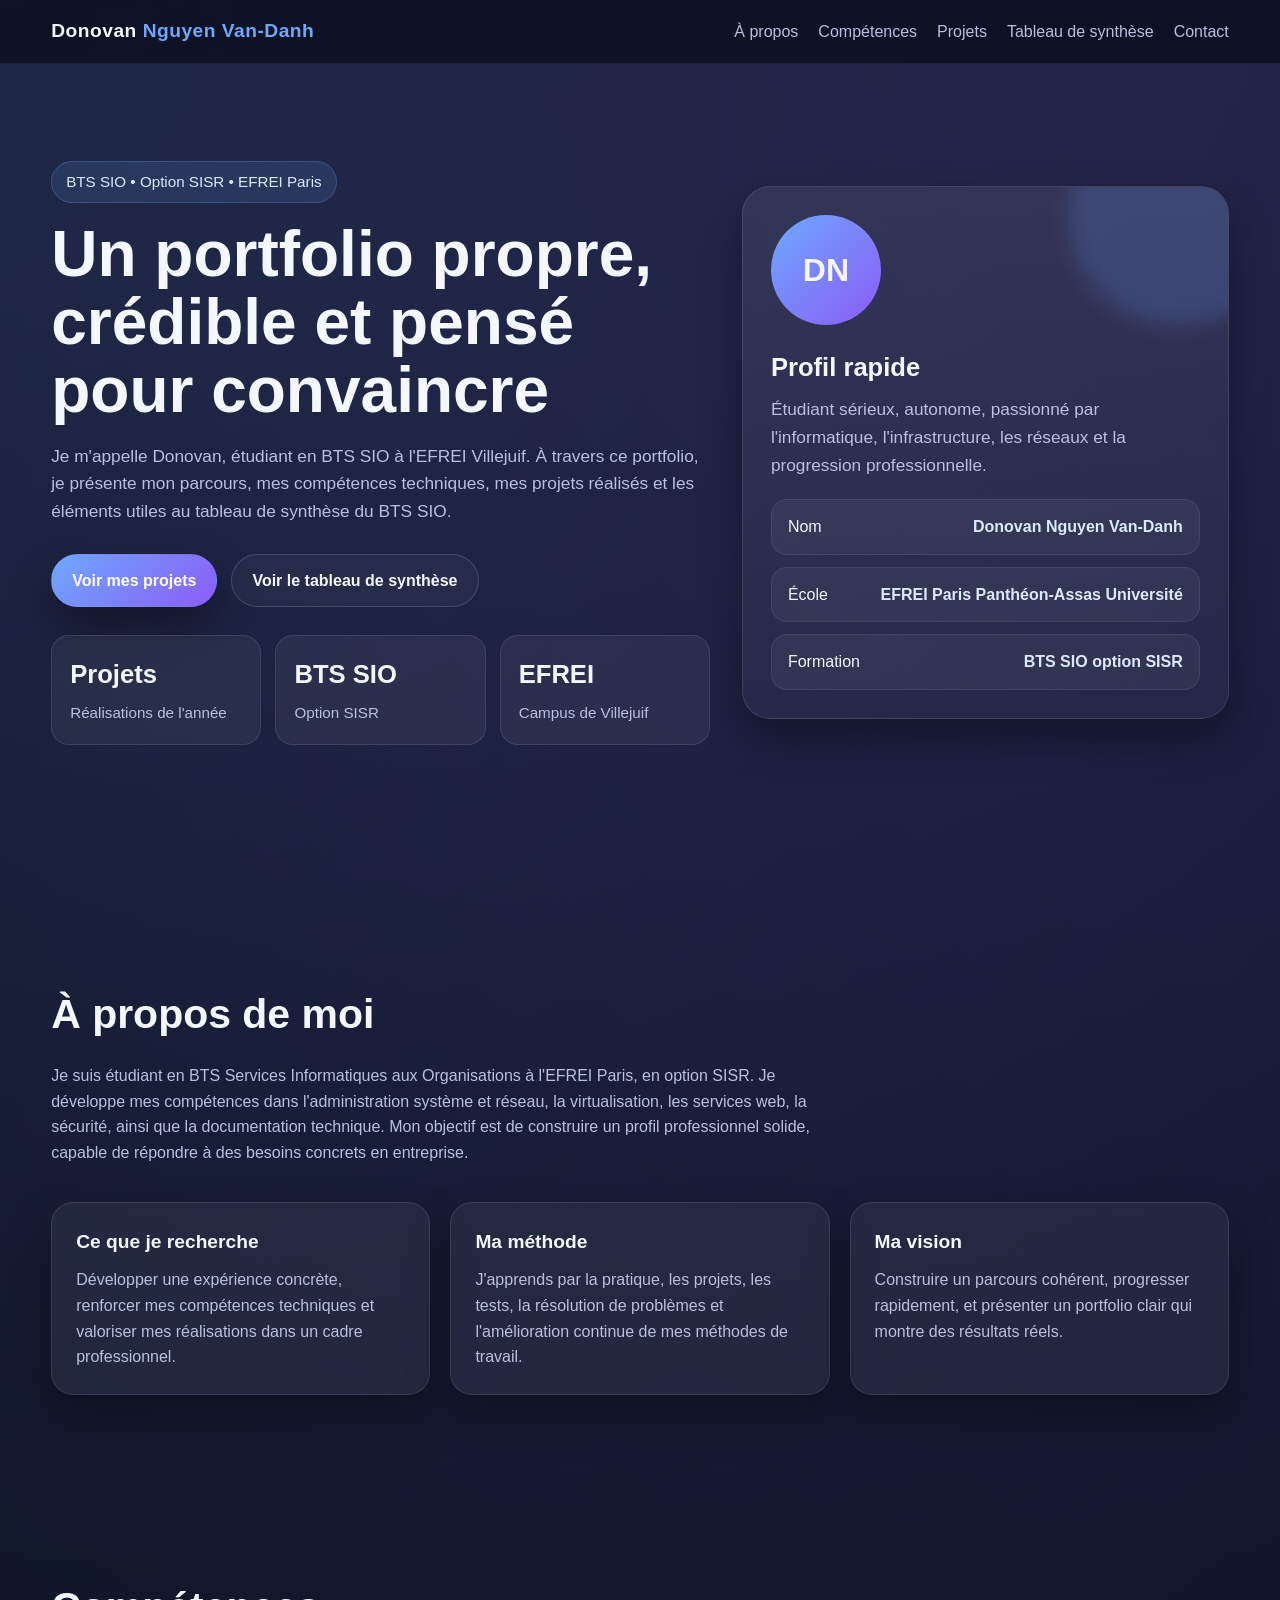
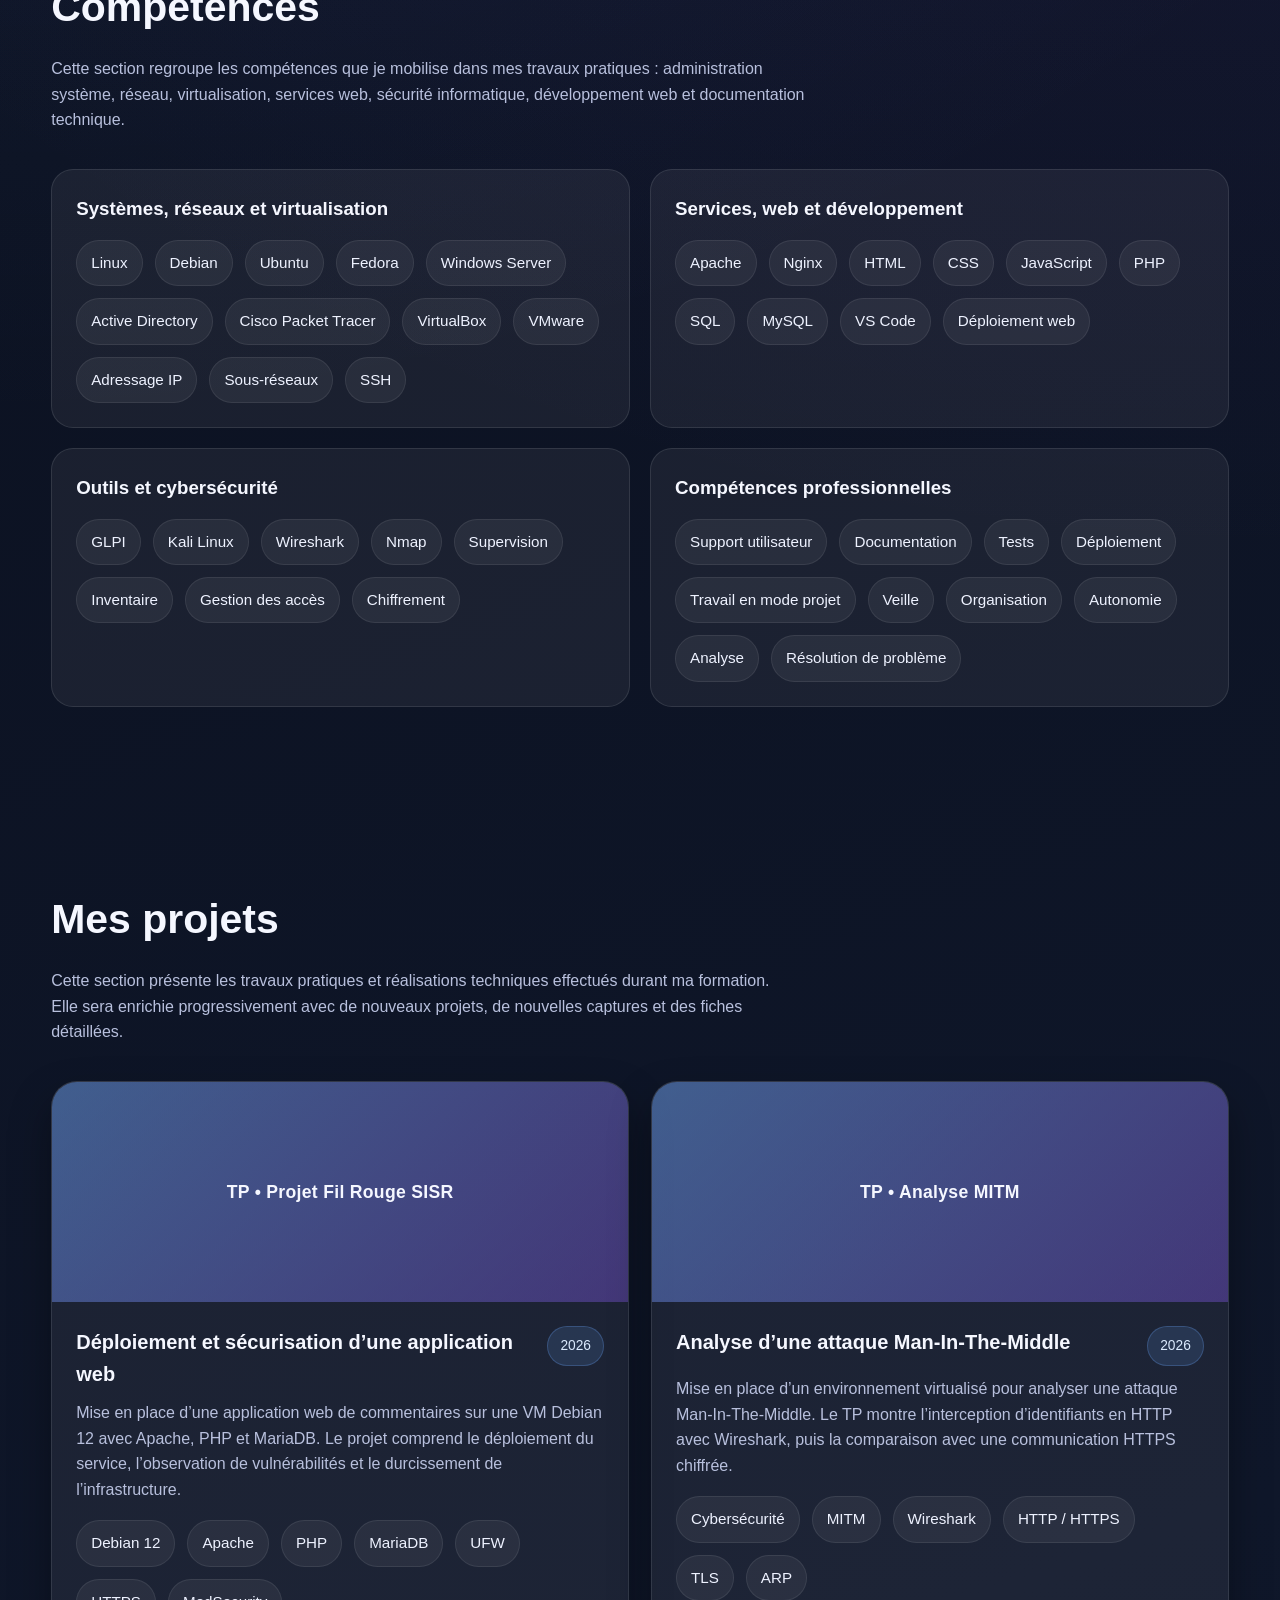
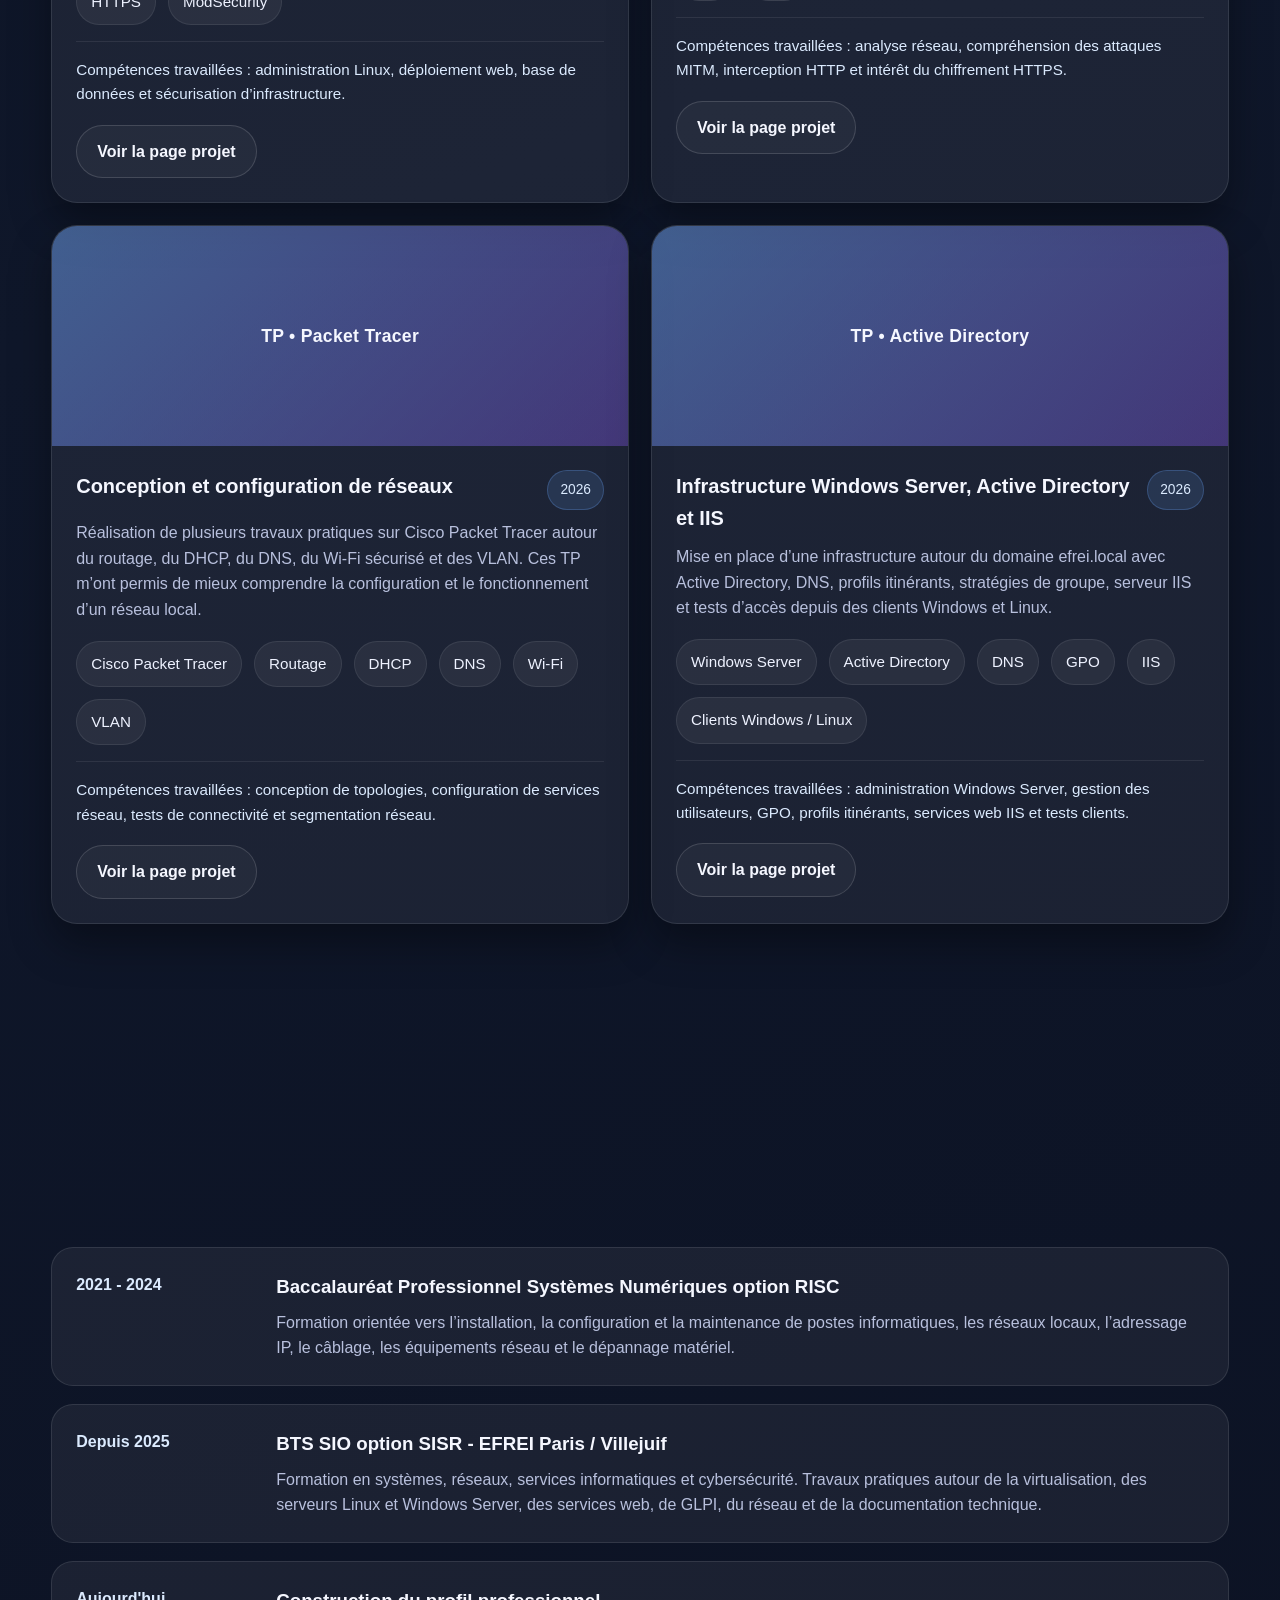
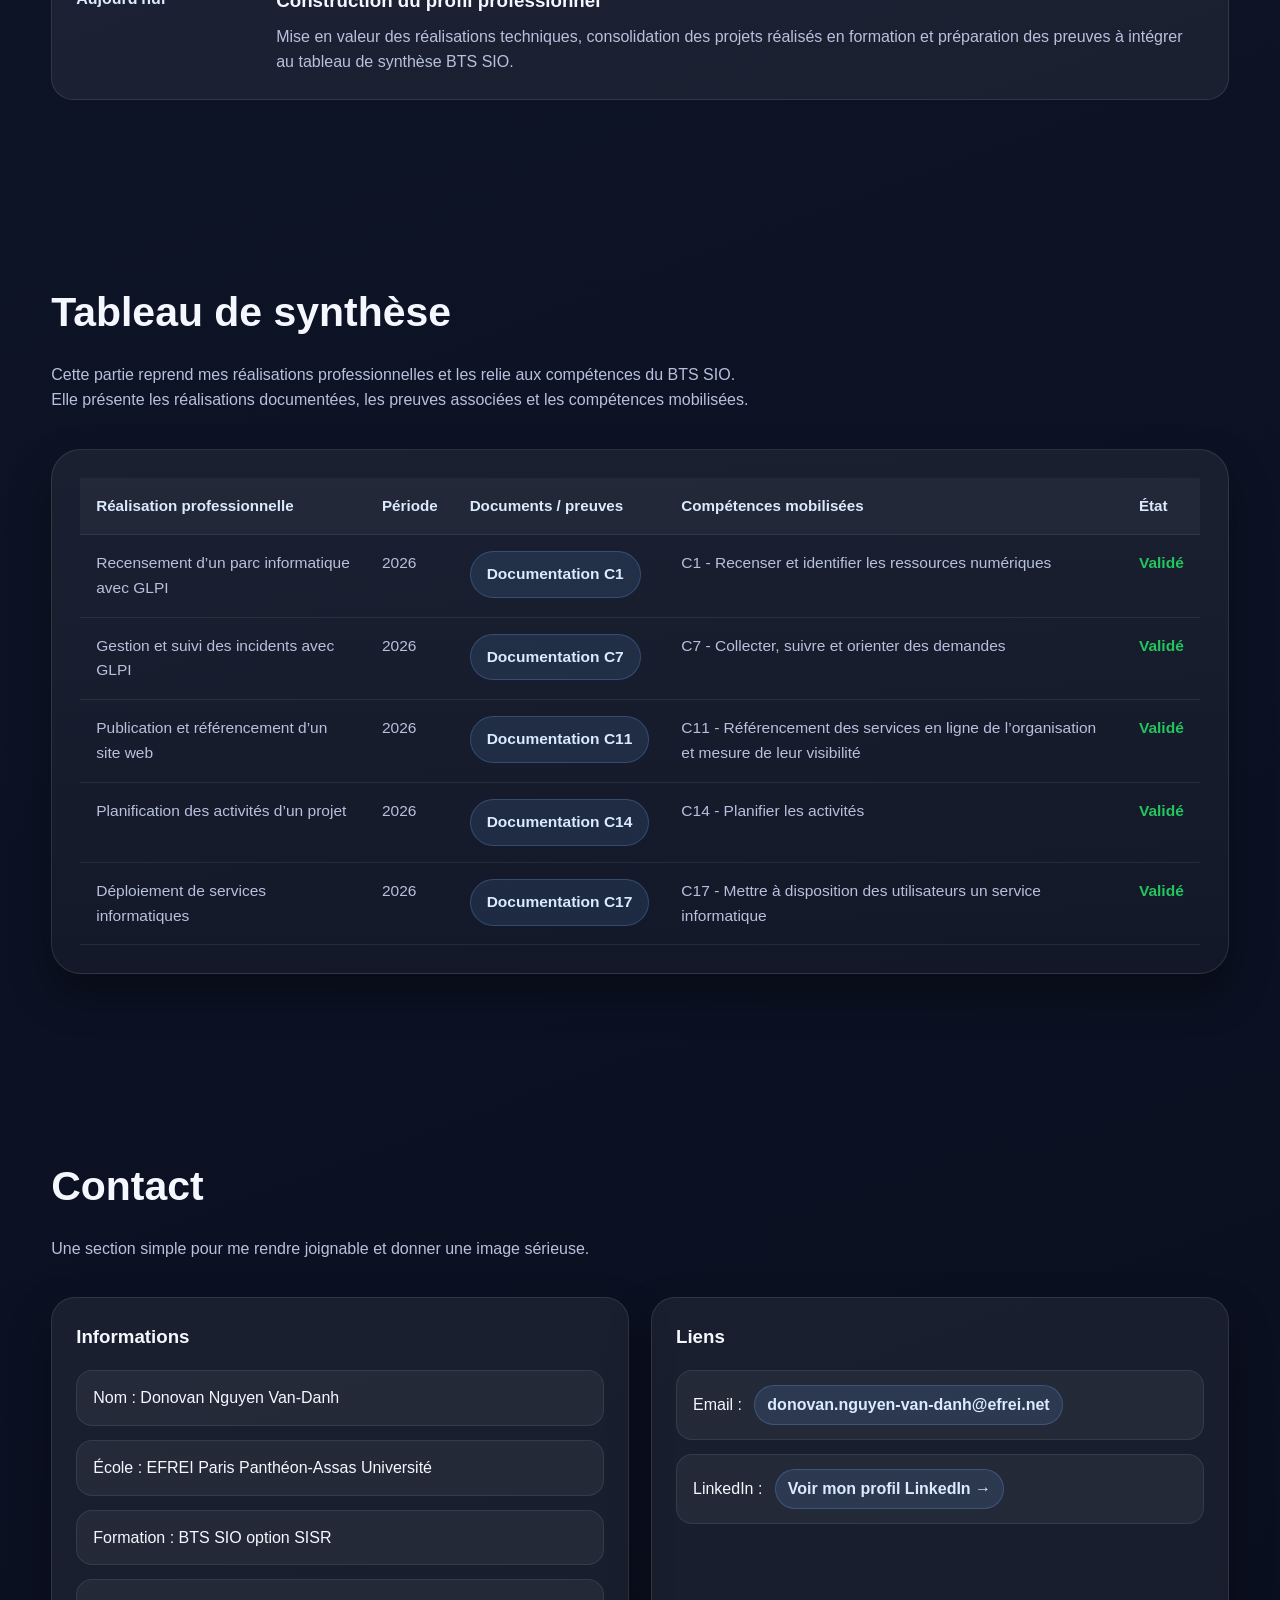
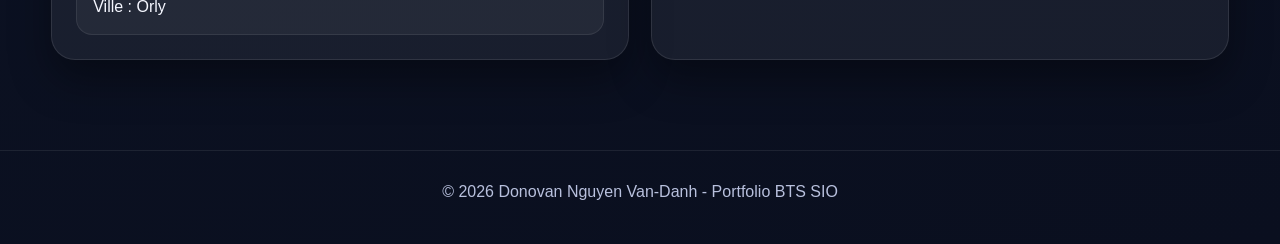
==== commit bc79865a: "Changement du titre ecole" ====
--- a/index.html
+++ b/index.html
@@ -57,7 +57,7 @@
           <p>Étudiant sérieux, autonome, passionné par l'informatique, l'infrastructure, les réseaux et la progression professionnelle.</p>
           <div class="mini-list">
             <div class="mini-item"><span>Nom</span><span>Donovan Nguyen Van-Danh</span></div>
-            <div class="mini-item"><span>École</span><span>EFREI Paris</span></div>
+            <div class="mini-item"><span>École</span><span>EFREI Paris Panthéon-Assas Université</span></div>
             <div class="mini-item"><span>Formation</span><span>BTS SIO option SISR</span></div>
           </div>
         </div>
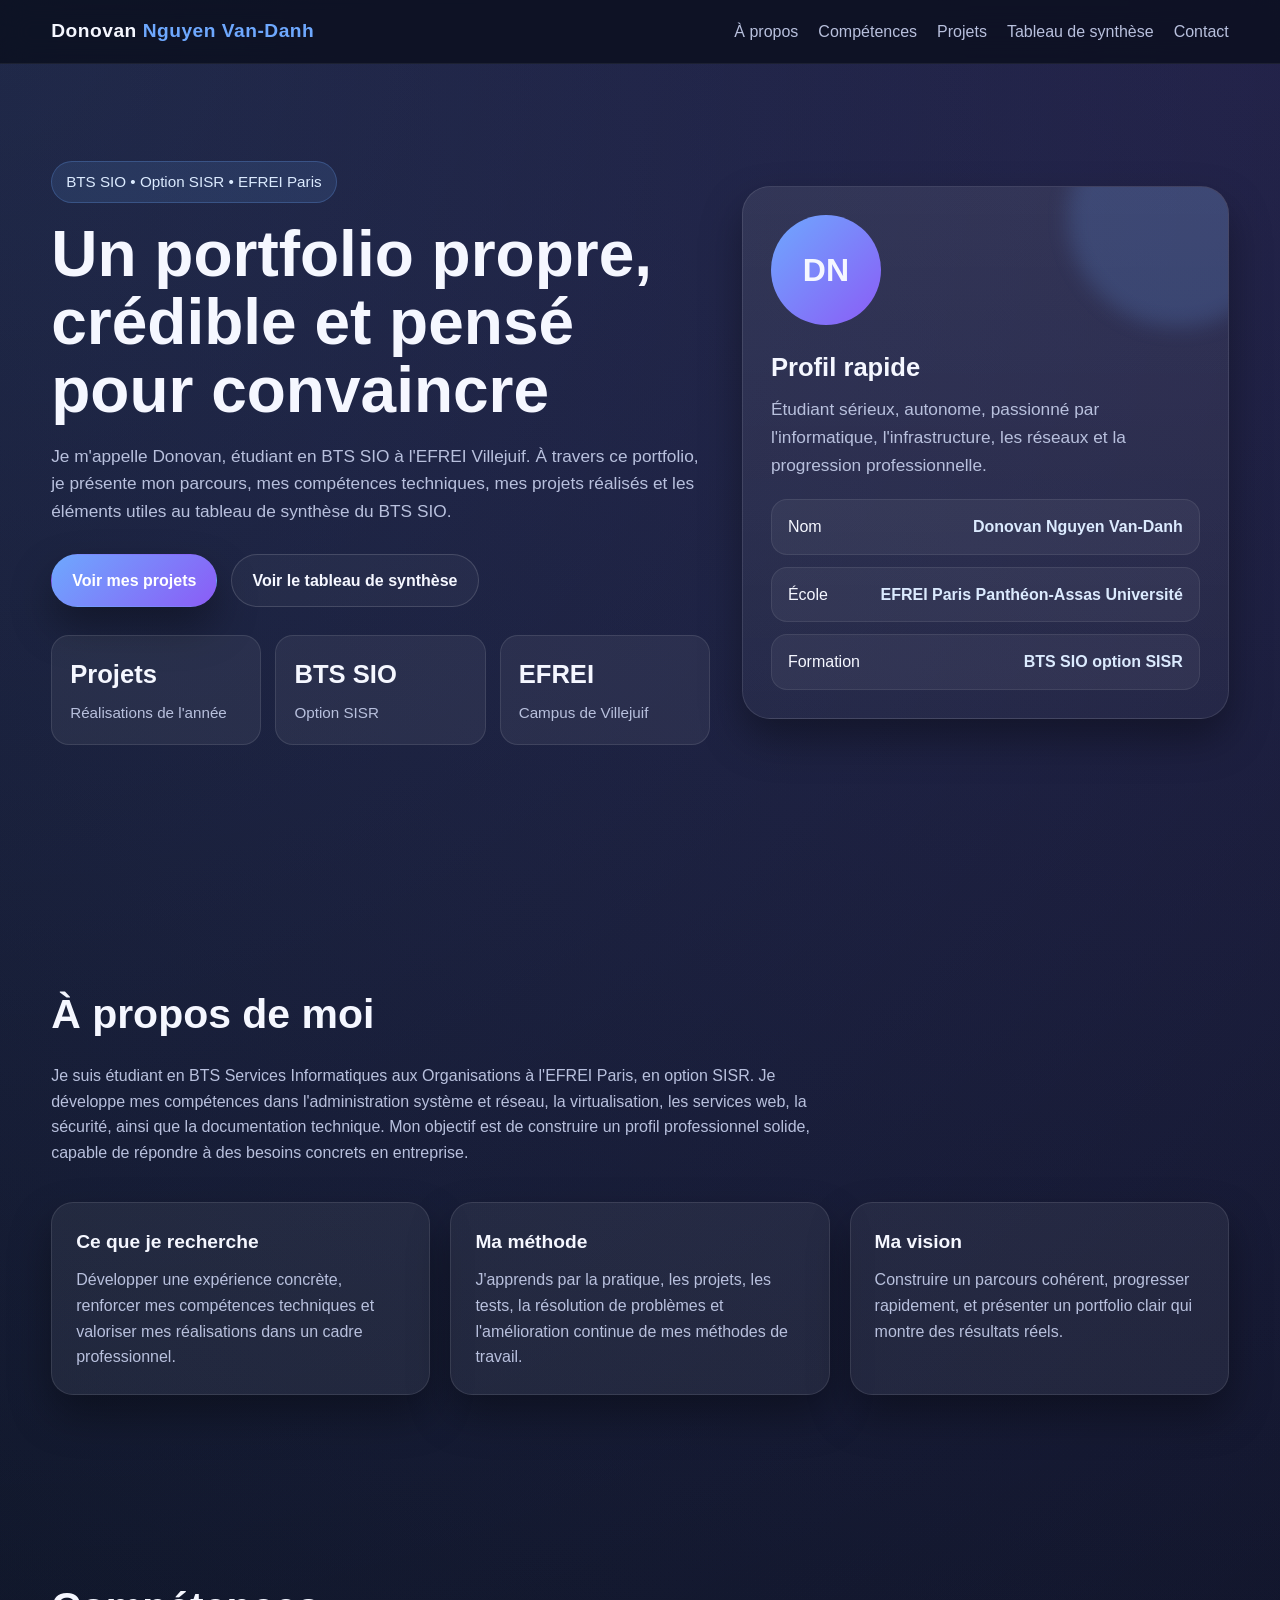
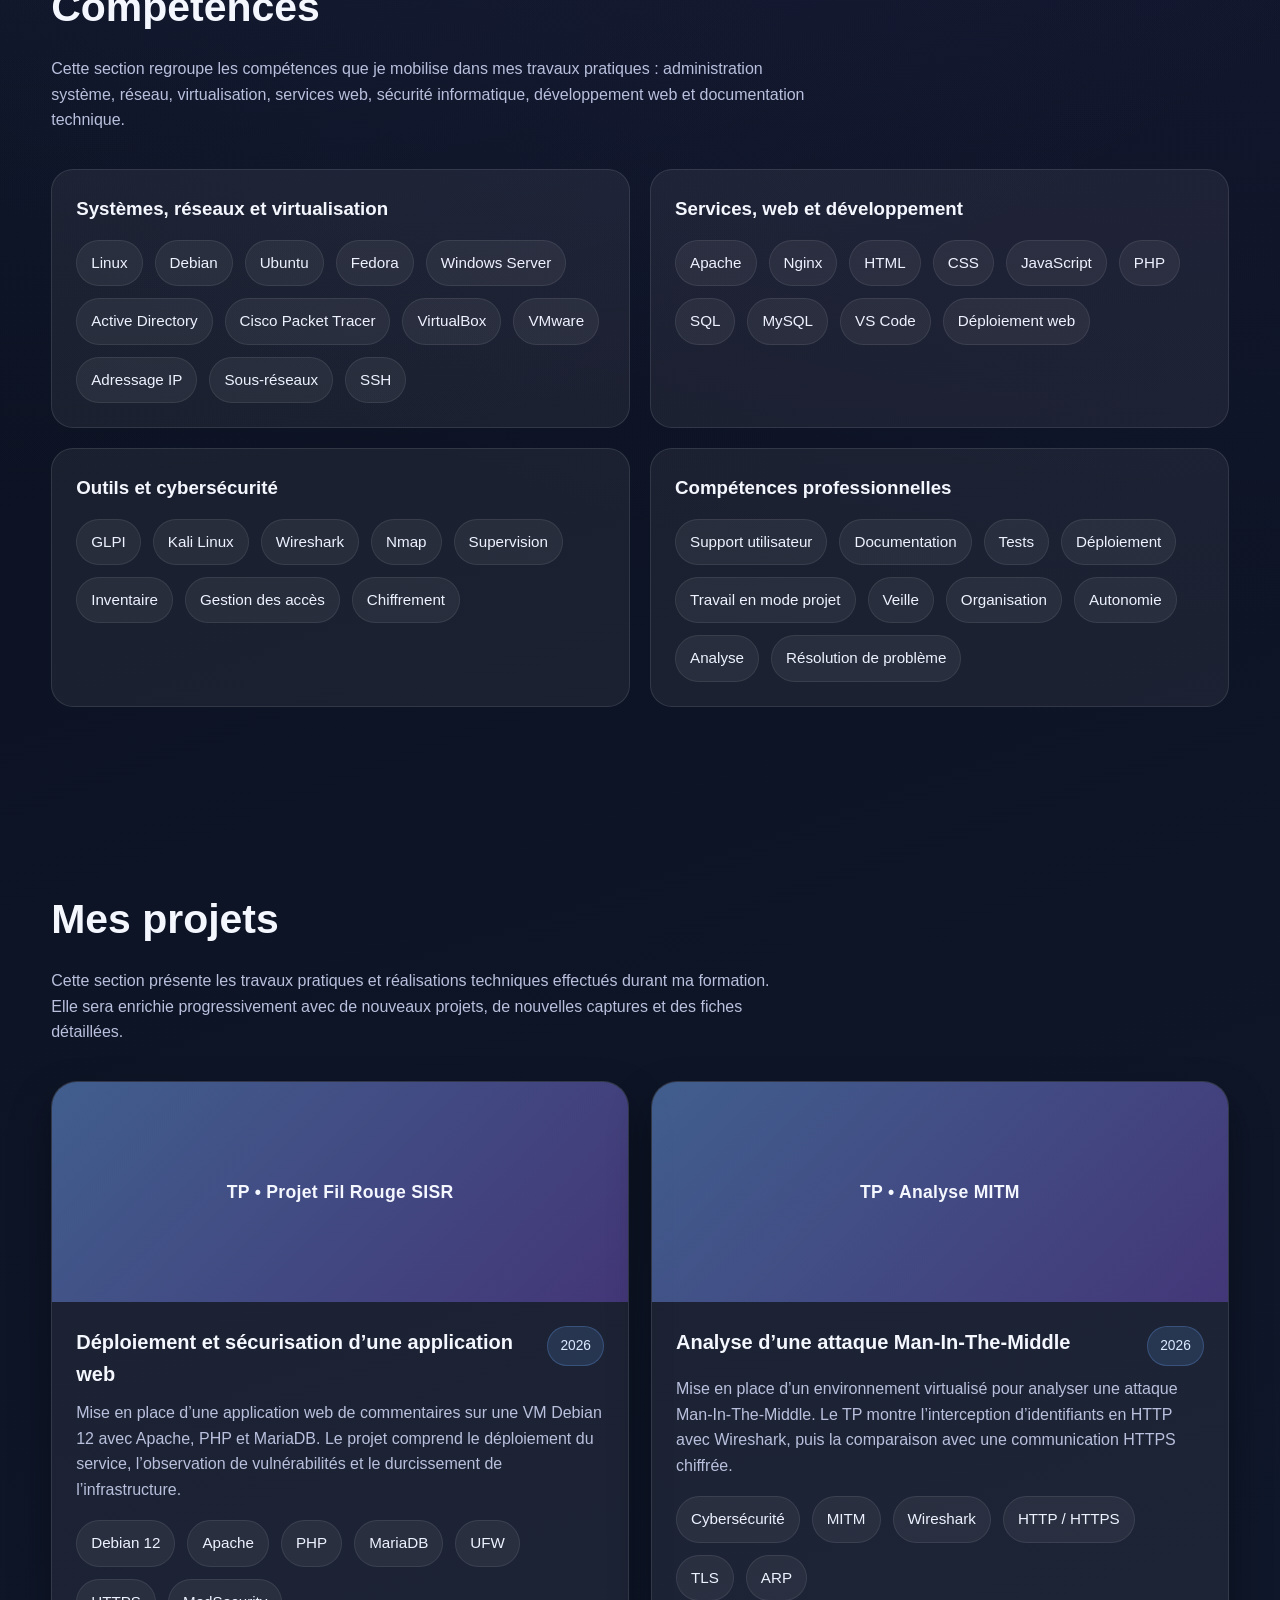
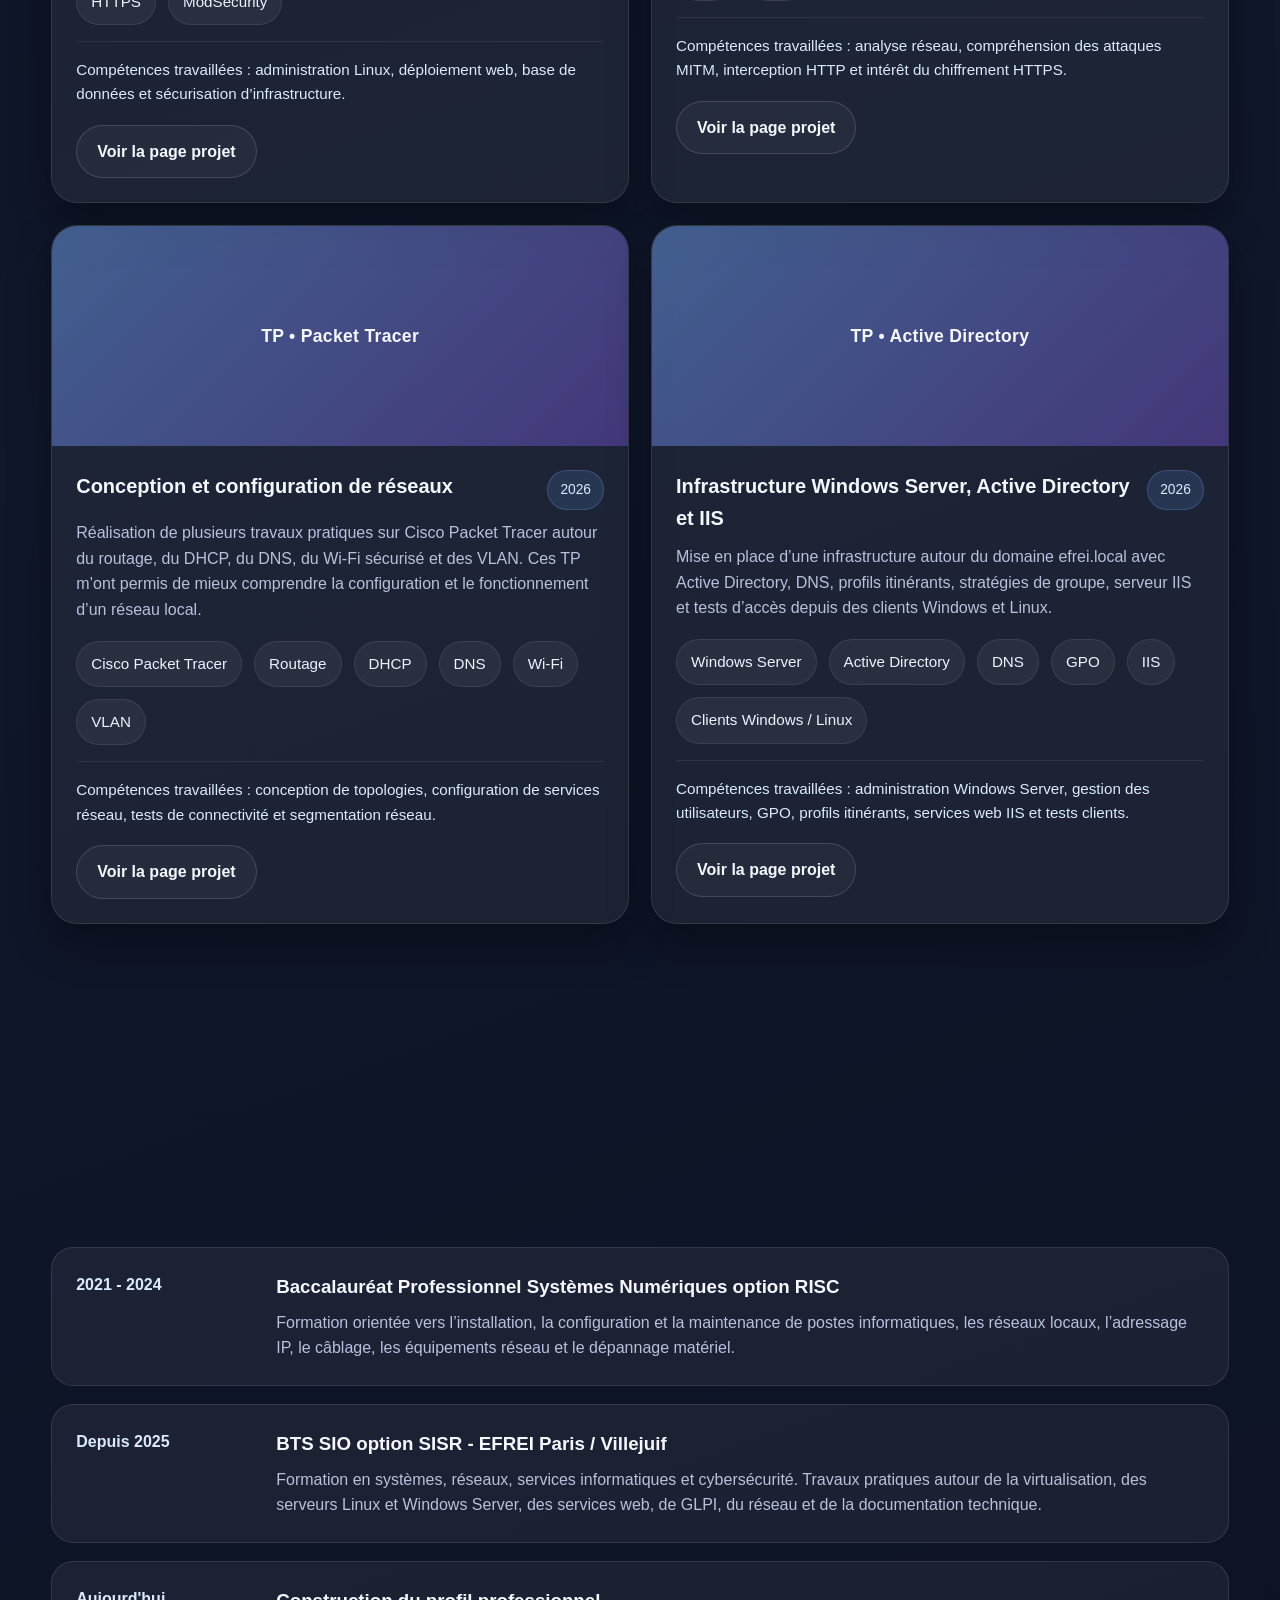
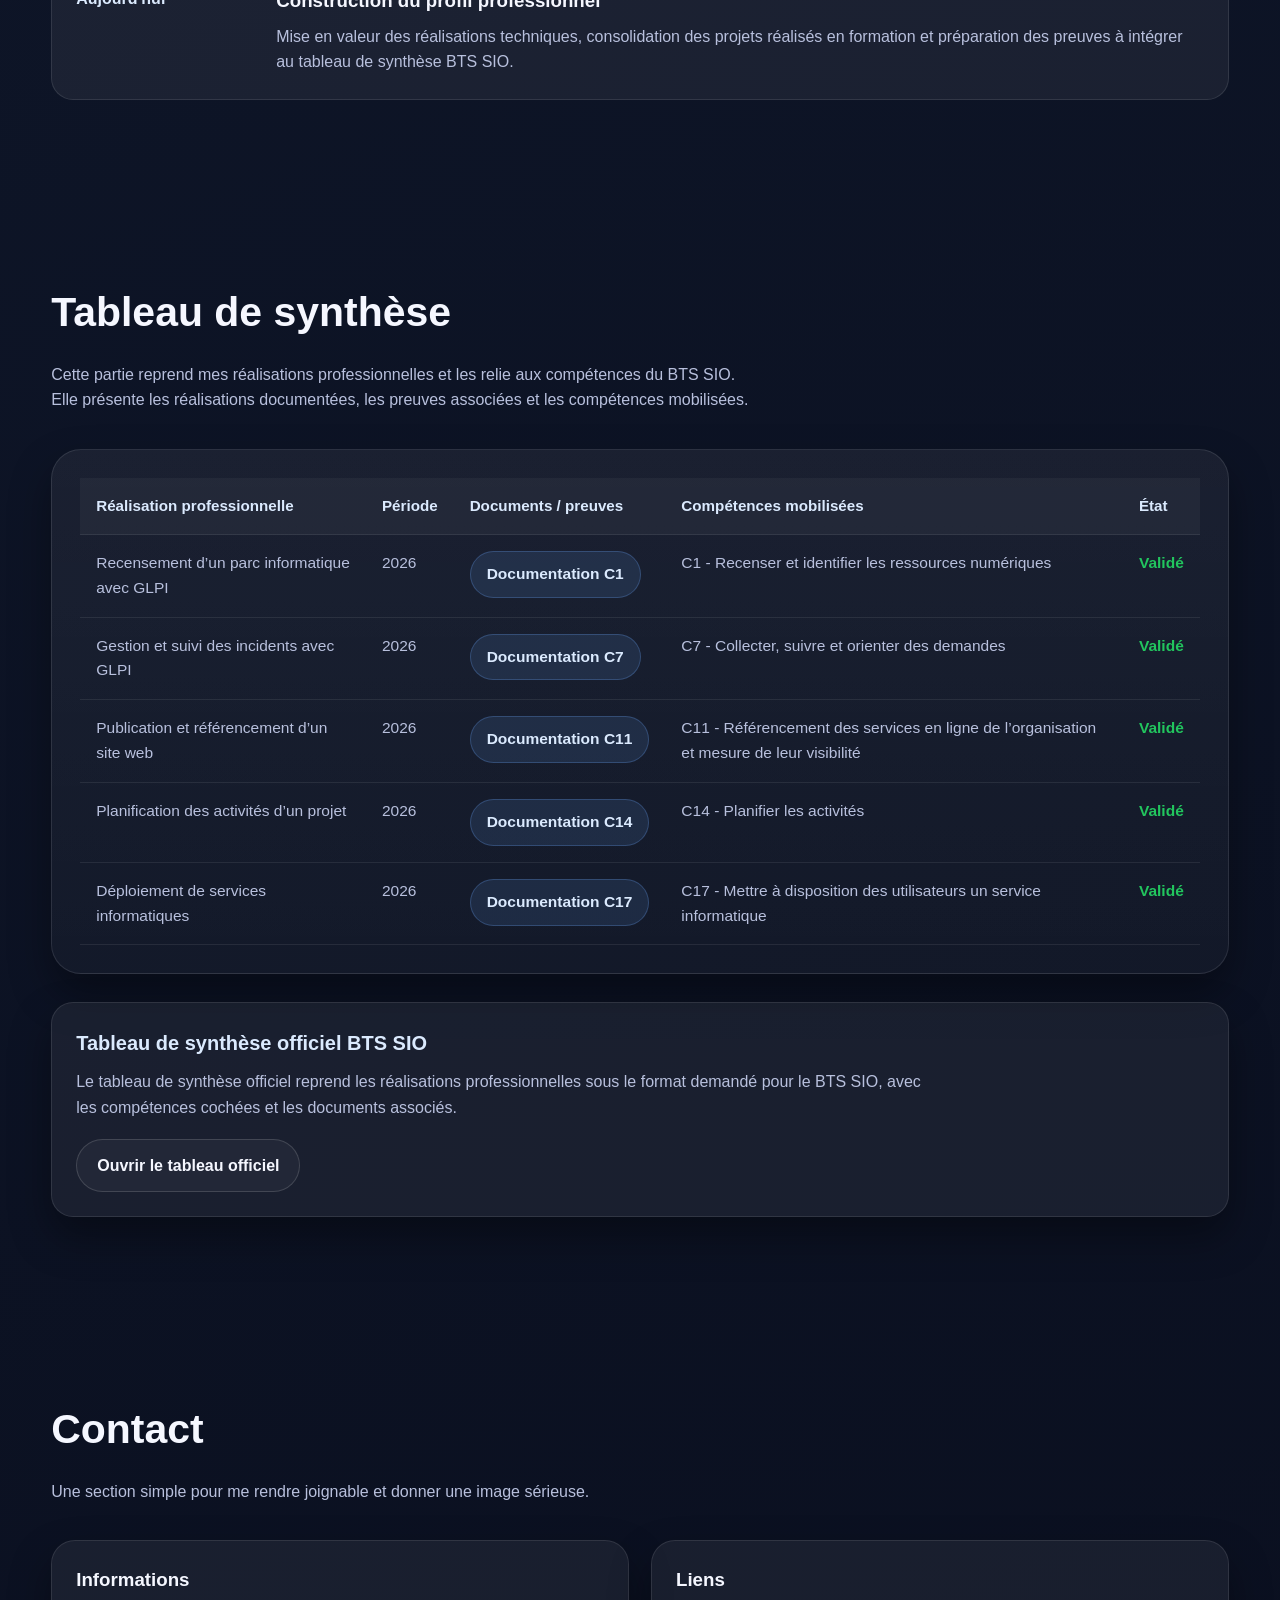
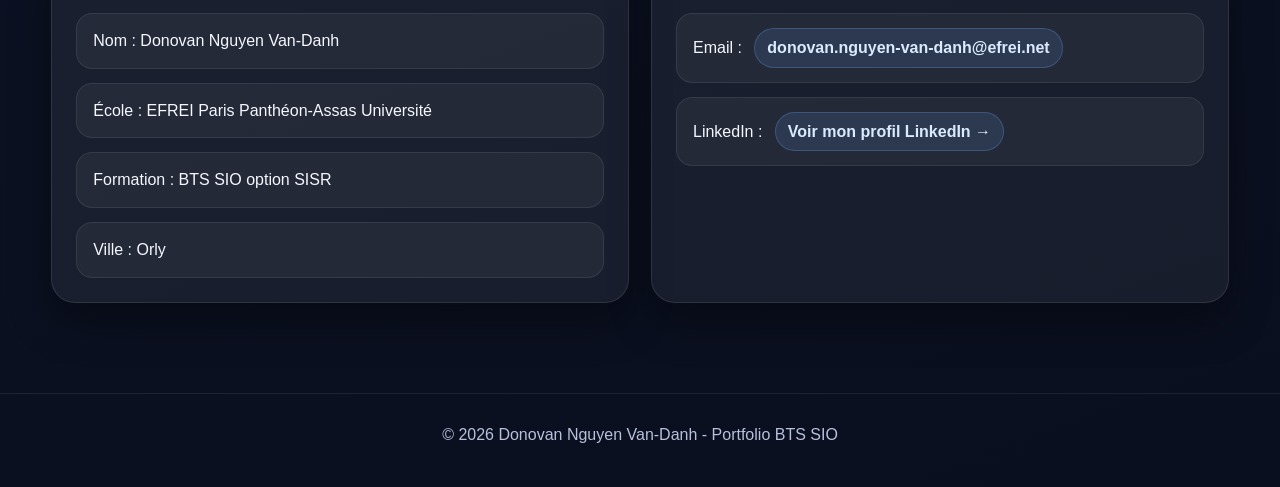
==== commit 2c8f3c3f: "Ajout du tableau de synthese officiel" ====
--- a/index.html
+++ b/index.html
@@ -424,6 +424,19 @@
             </tbody>
           </table>
         </div>
+        <div class="official-synthese reveal">
+          <h3>Tableau de synthèse officiel BTS SIO</h3>
+          <p>
+            Le tableau de synthèse officiel reprend les réalisations professionnelles sous le format demandé
+            pour le BTS SIO, avec les compétences cochées et les documents associés.
+          </p>
+
+          <div class="project-links">
+            <a href="documents/tableau-synthese-officiel.pdf" target="_blank" rel="noopener noreferrer" class="btn btn-secondary">
+              Ouvrir le tableau officiel
+            </a>
+          </div>
+        </div>
       </div>
     </section>
 
--- a/style.css
+++ b/style.css
@@ -673,4 +673,25 @@
 .capture-card a {
   display: block;
   cursor: zoom-in;
+}
+
+.official-synthese {
+  margin-top: 28px;
+  background: var(--card);
+  border: 1px solid var(--card-border);
+  border-radius: var(--radius);
+  padding: 24px;
+  box-shadow: var(--shadow);
+}
+
+.official-synthese h3 {
+  margin-bottom: 10px;
+  color: #dbeafe;
+  font-size: 1.25rem;
+}
+
+.official-synthese p {
+  color: var(--muted);
+  margin-bottom: 18px;
+  max-width: 850px;
 }
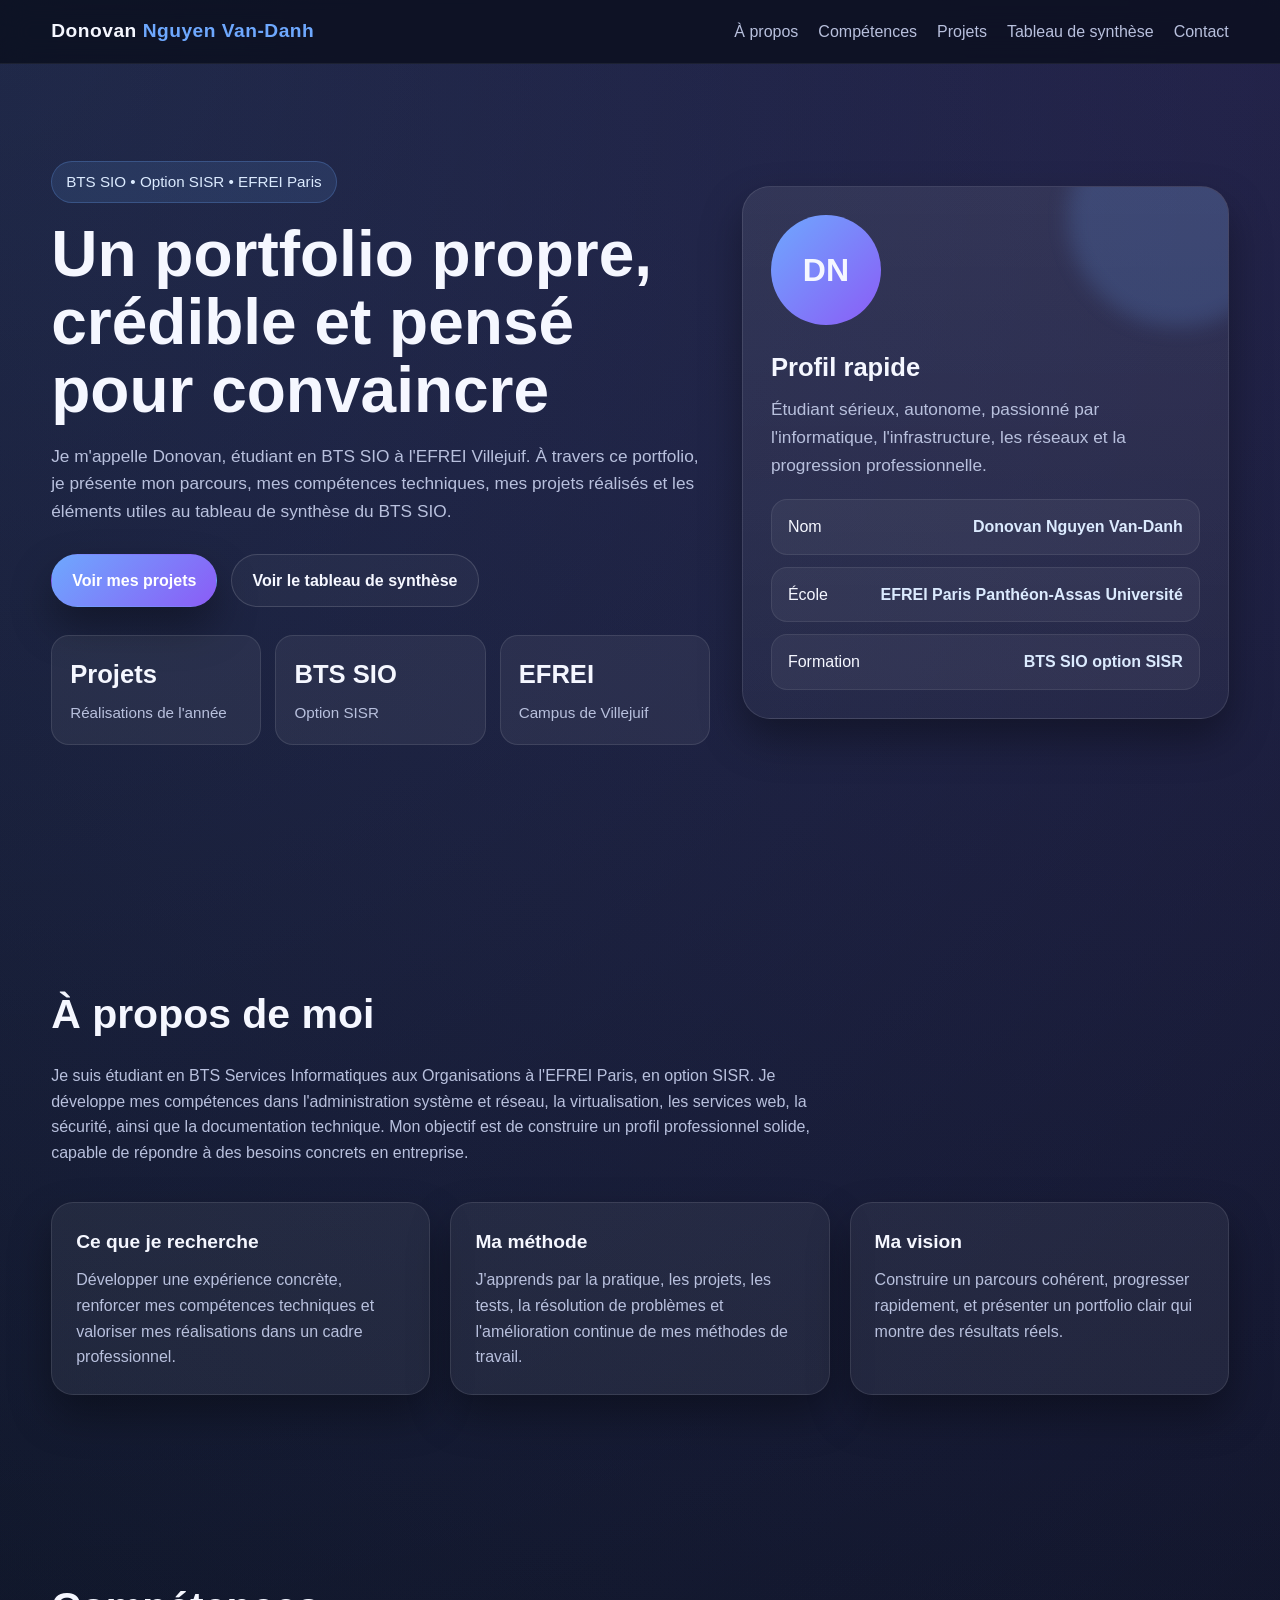
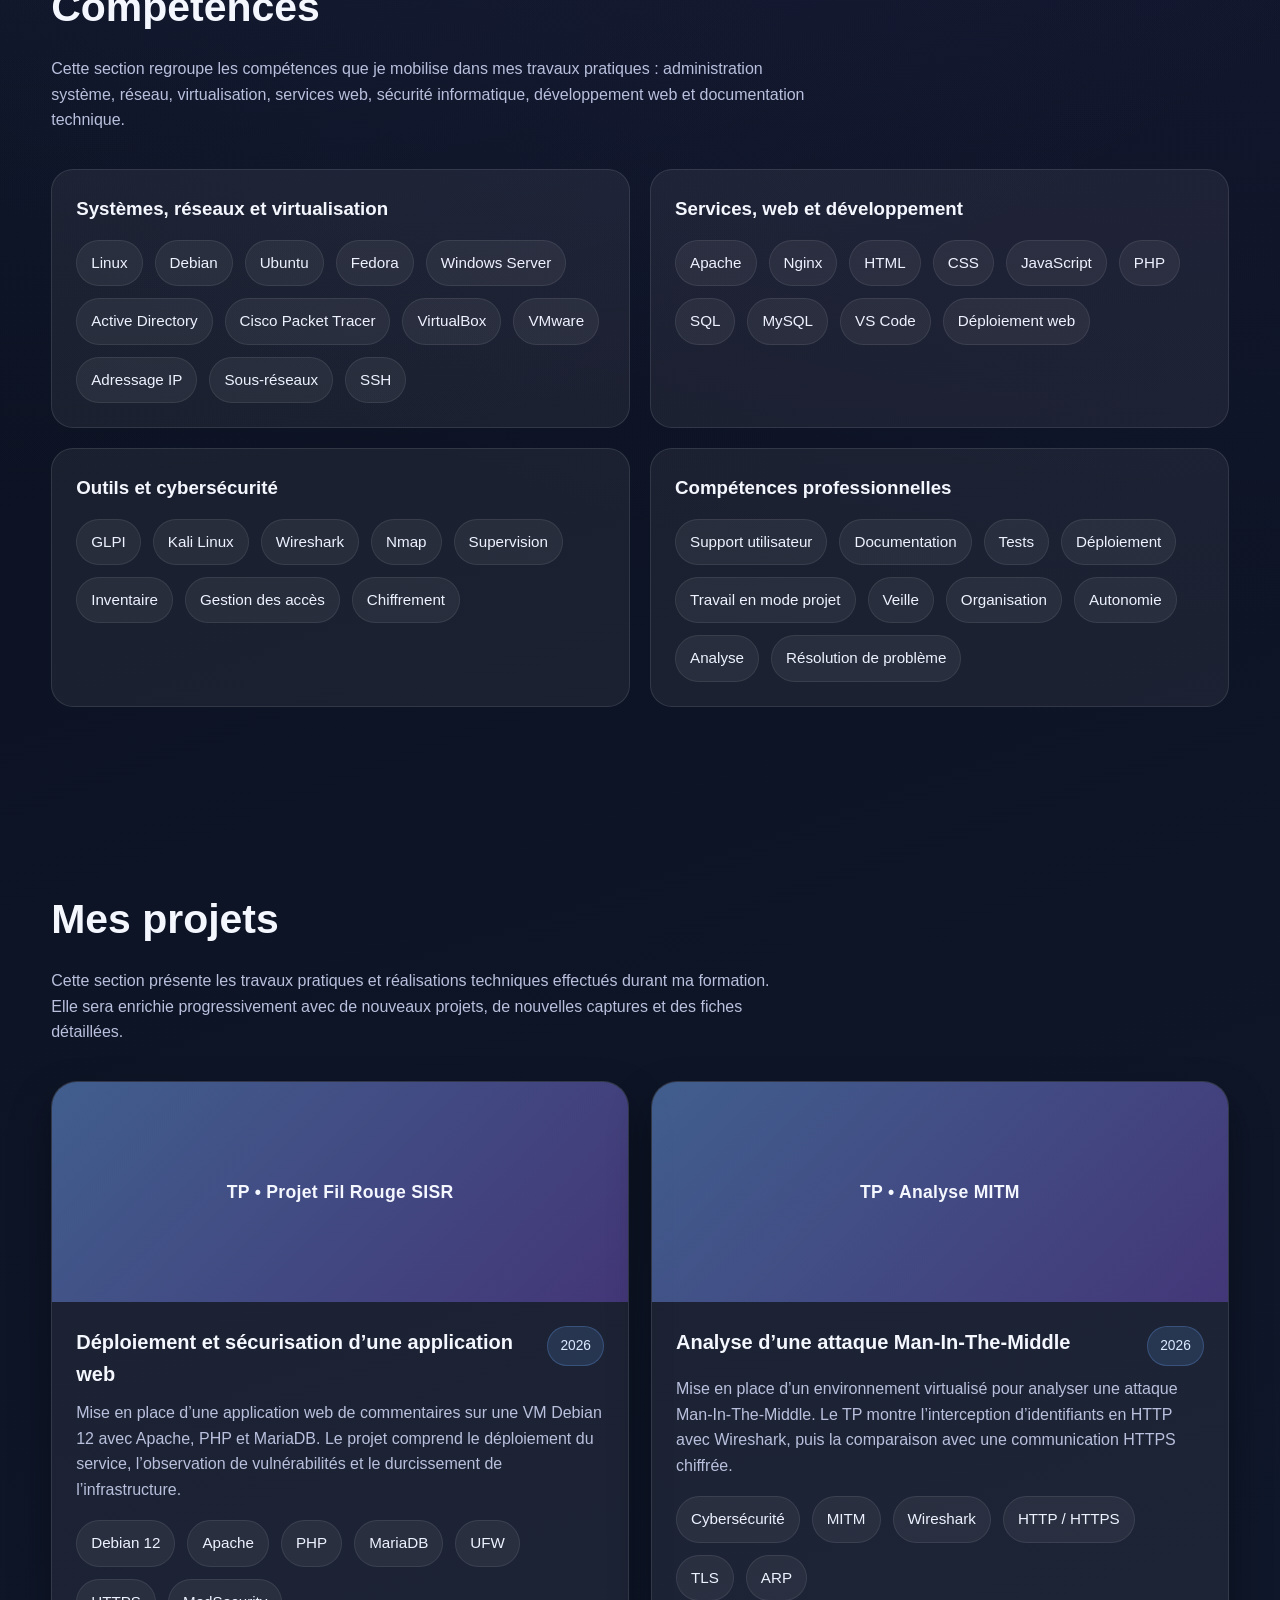
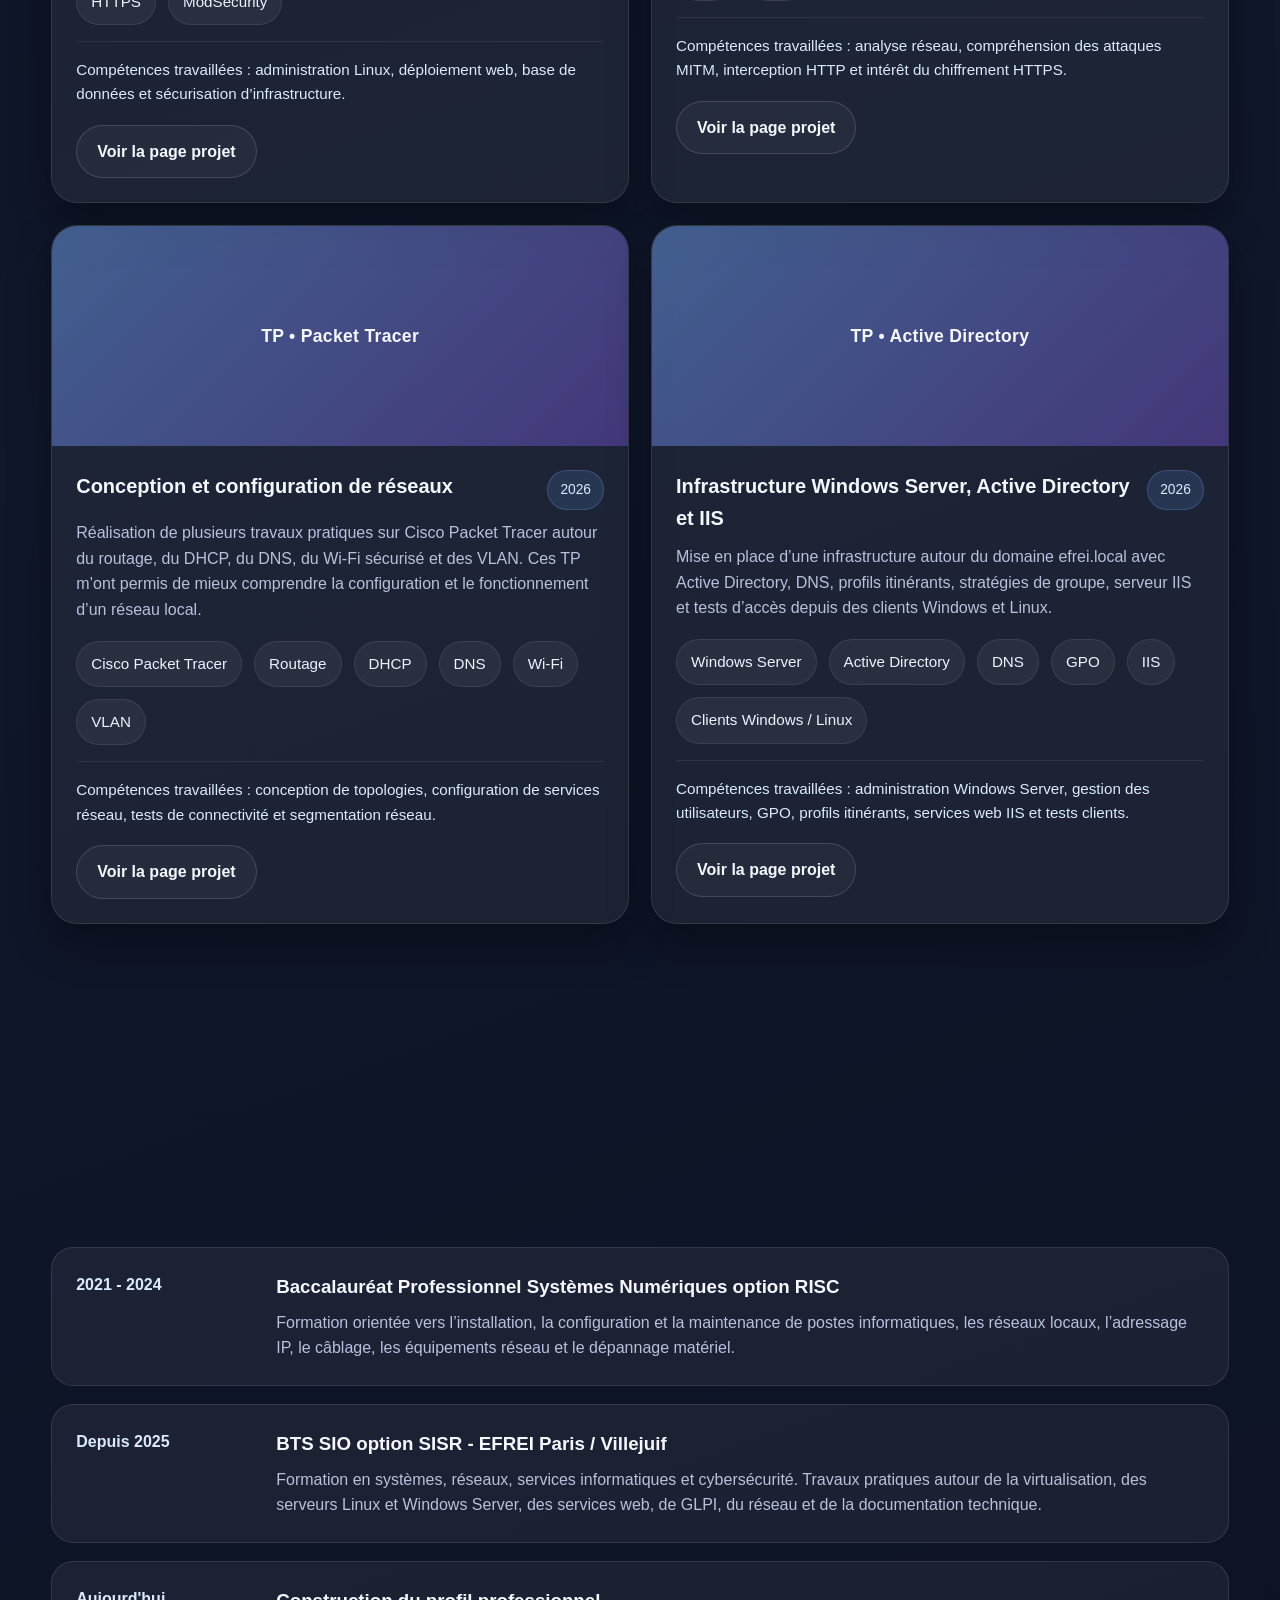
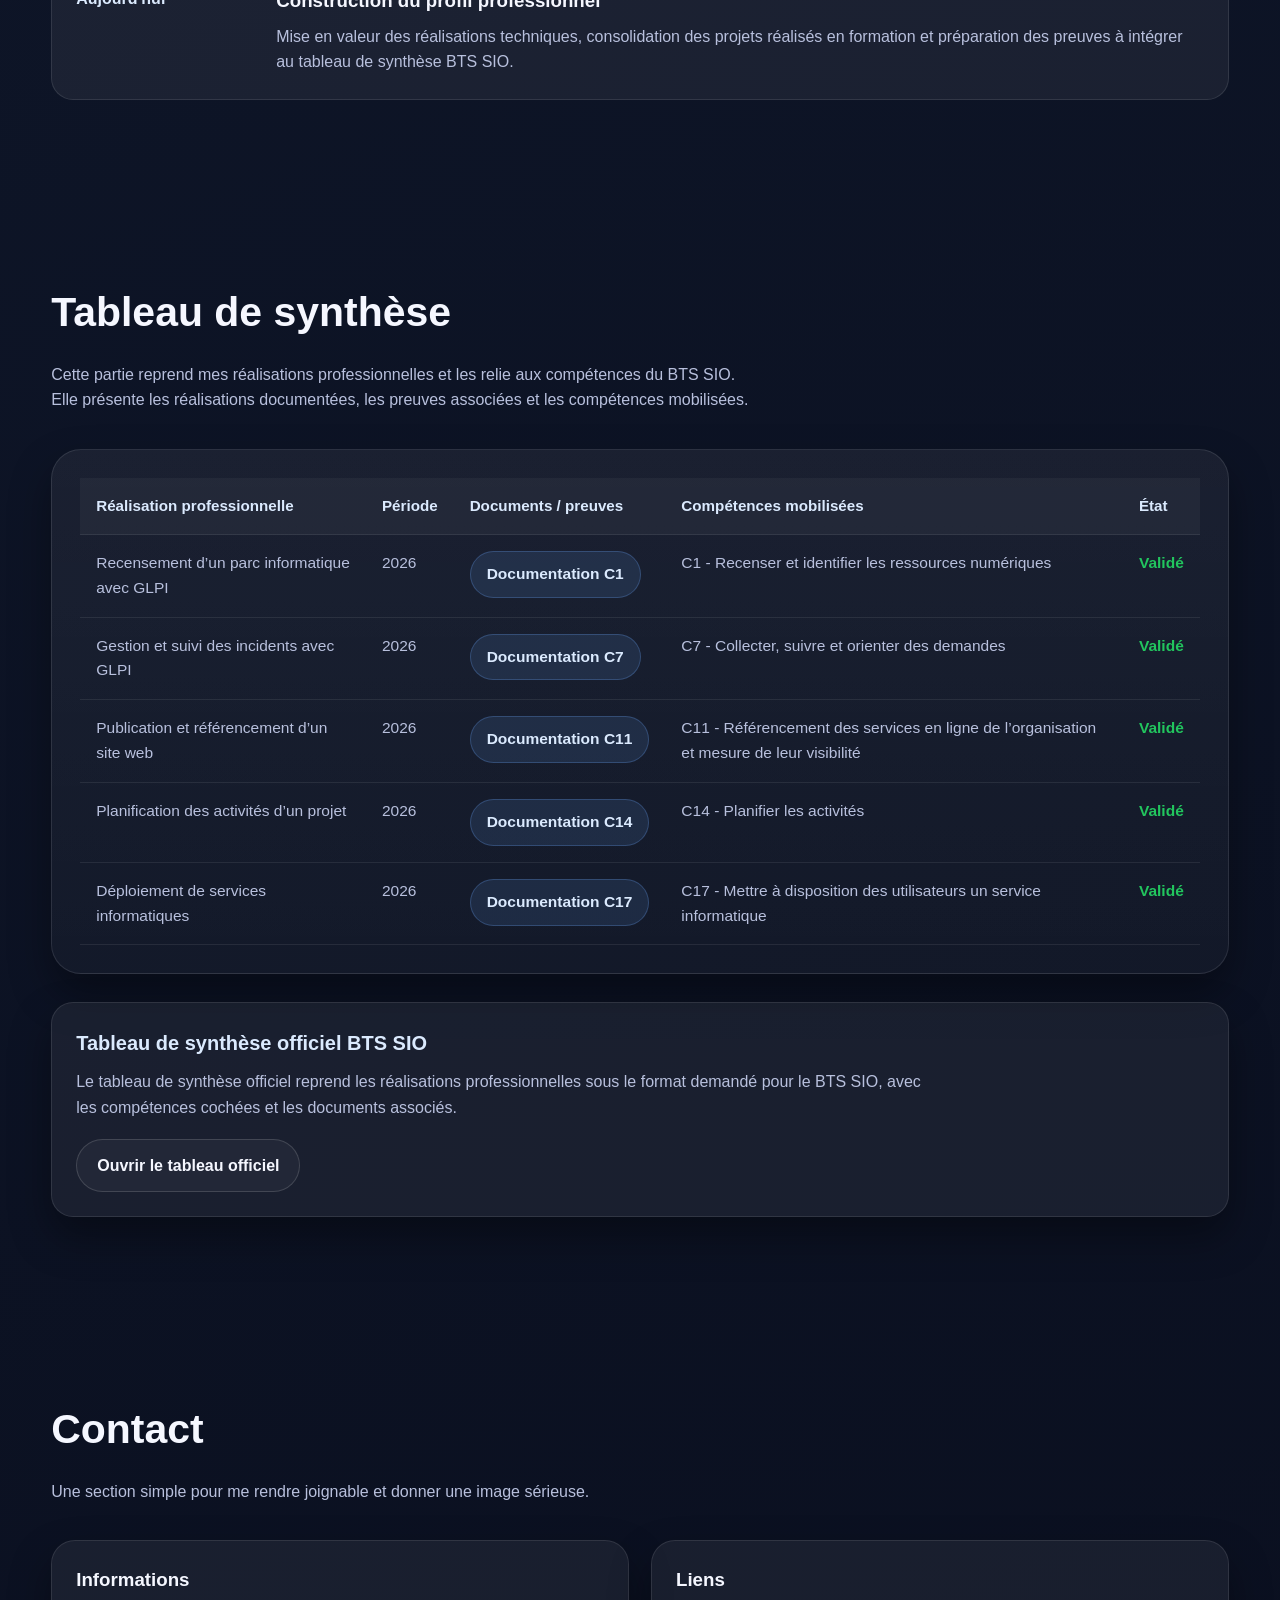
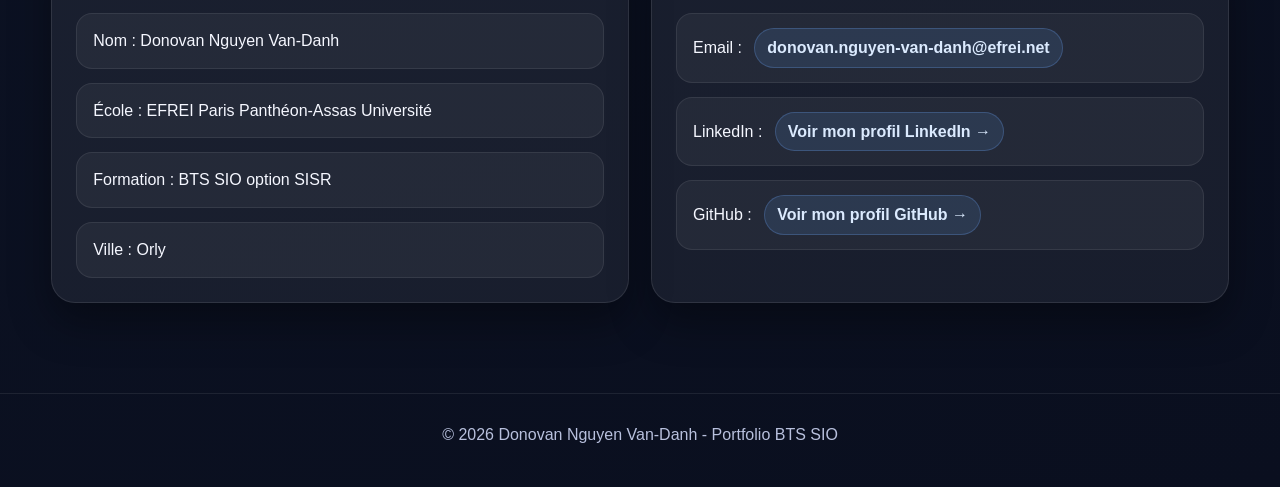
==== commit 1ed84f8b: "Ajout du lien GitHub dans le contact" ====
--- a/index.html
+++ b/index.html
@@ -460,7 +460,7 @@
               <div class="contact-item">Email :  <a href="mailto:donovan.nguyen-van-danh@efrei.net" class="contact-link">donovan.nguyen-van-danh@efrei.net</a></div>
               <div class="contact-item">LinkedIn : <a href="https://www.linkedin.com/in/donovan-nguyen-van-danh" target="_blank" rel="noopener noreferrer" class="contact-link">
                 Voir mon profil LinkedIn →</a> </div>
-            <!--  <div class="contact-item">GitHub : non renseigné</div> -->
+              <div class="contact-item">GitHub : <a href="https://github.com/donovanngvd" target="_blank" rel="noopener noreferrer" class="contact-link">Voir mon profil GitHub →</a></div>
             <!--  <div class="contact-item">CV PDF : à ajouter</div> -->
             </div>
           </div>
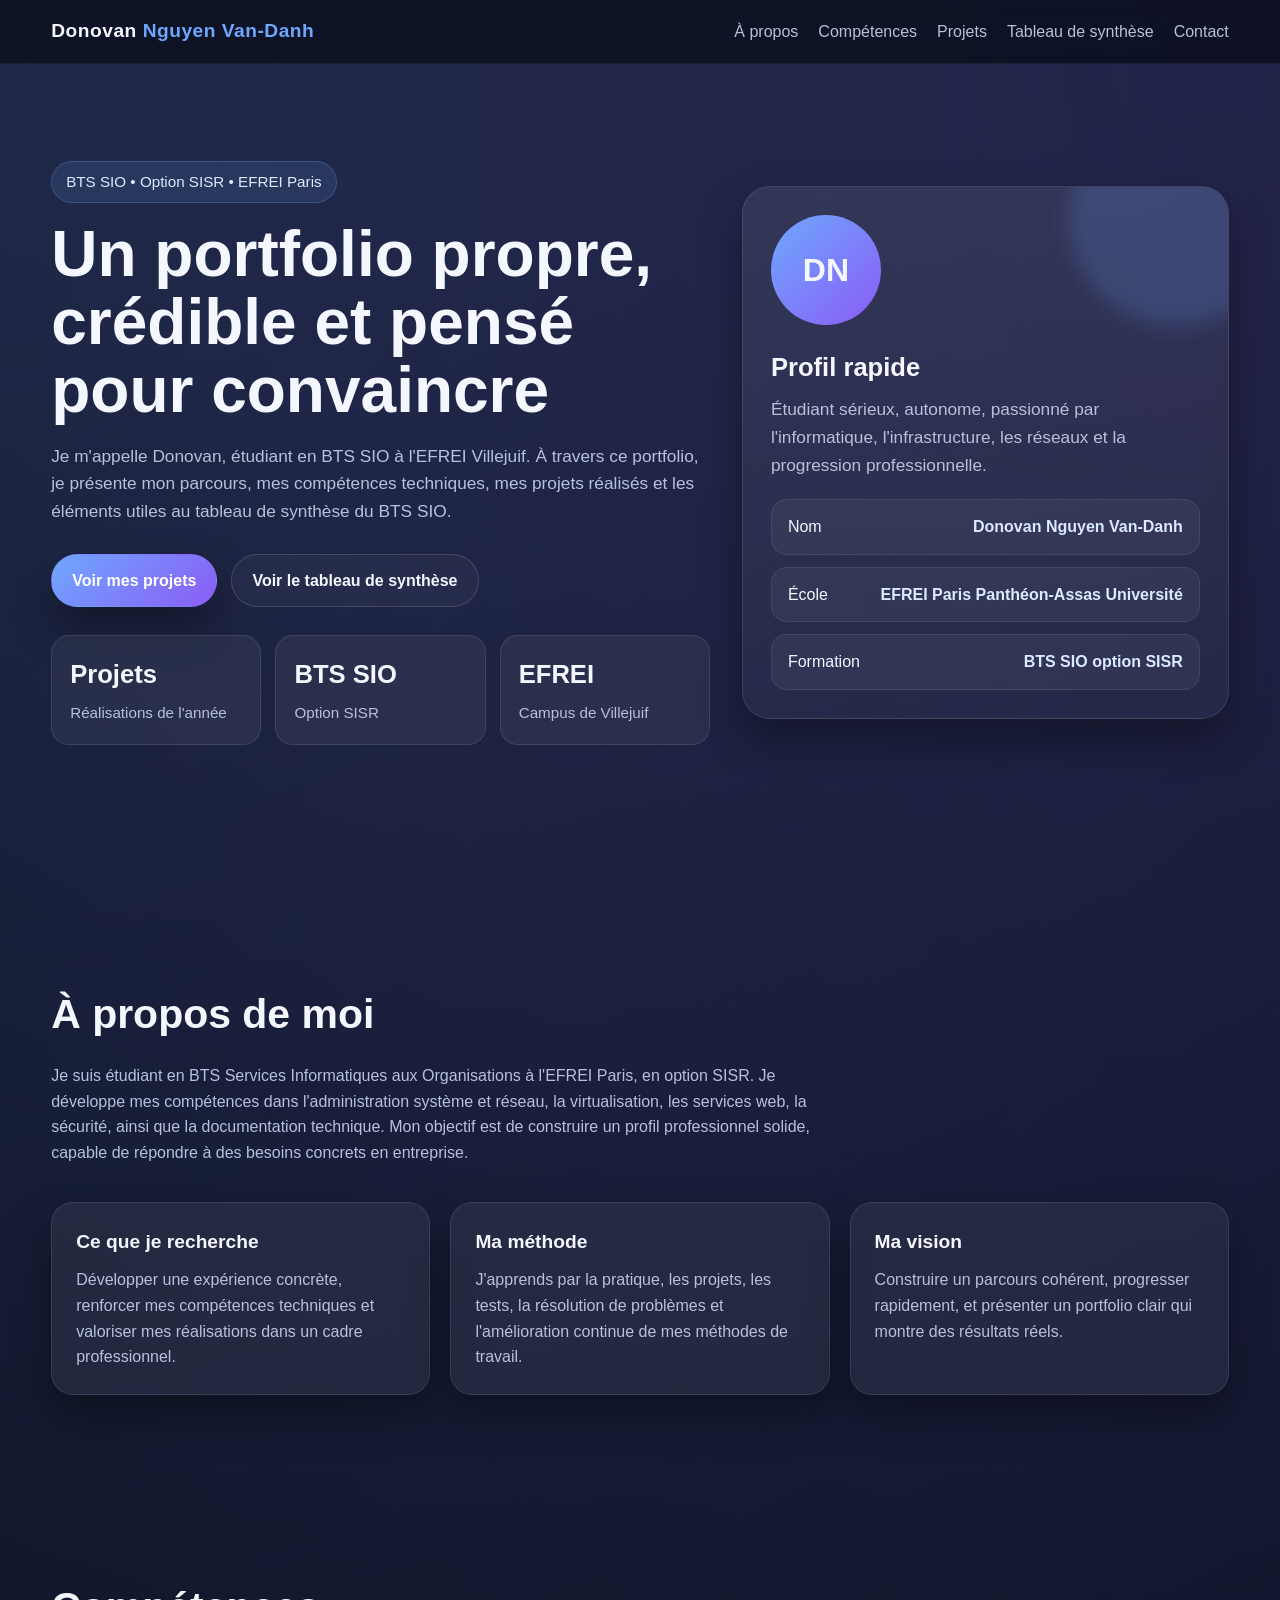
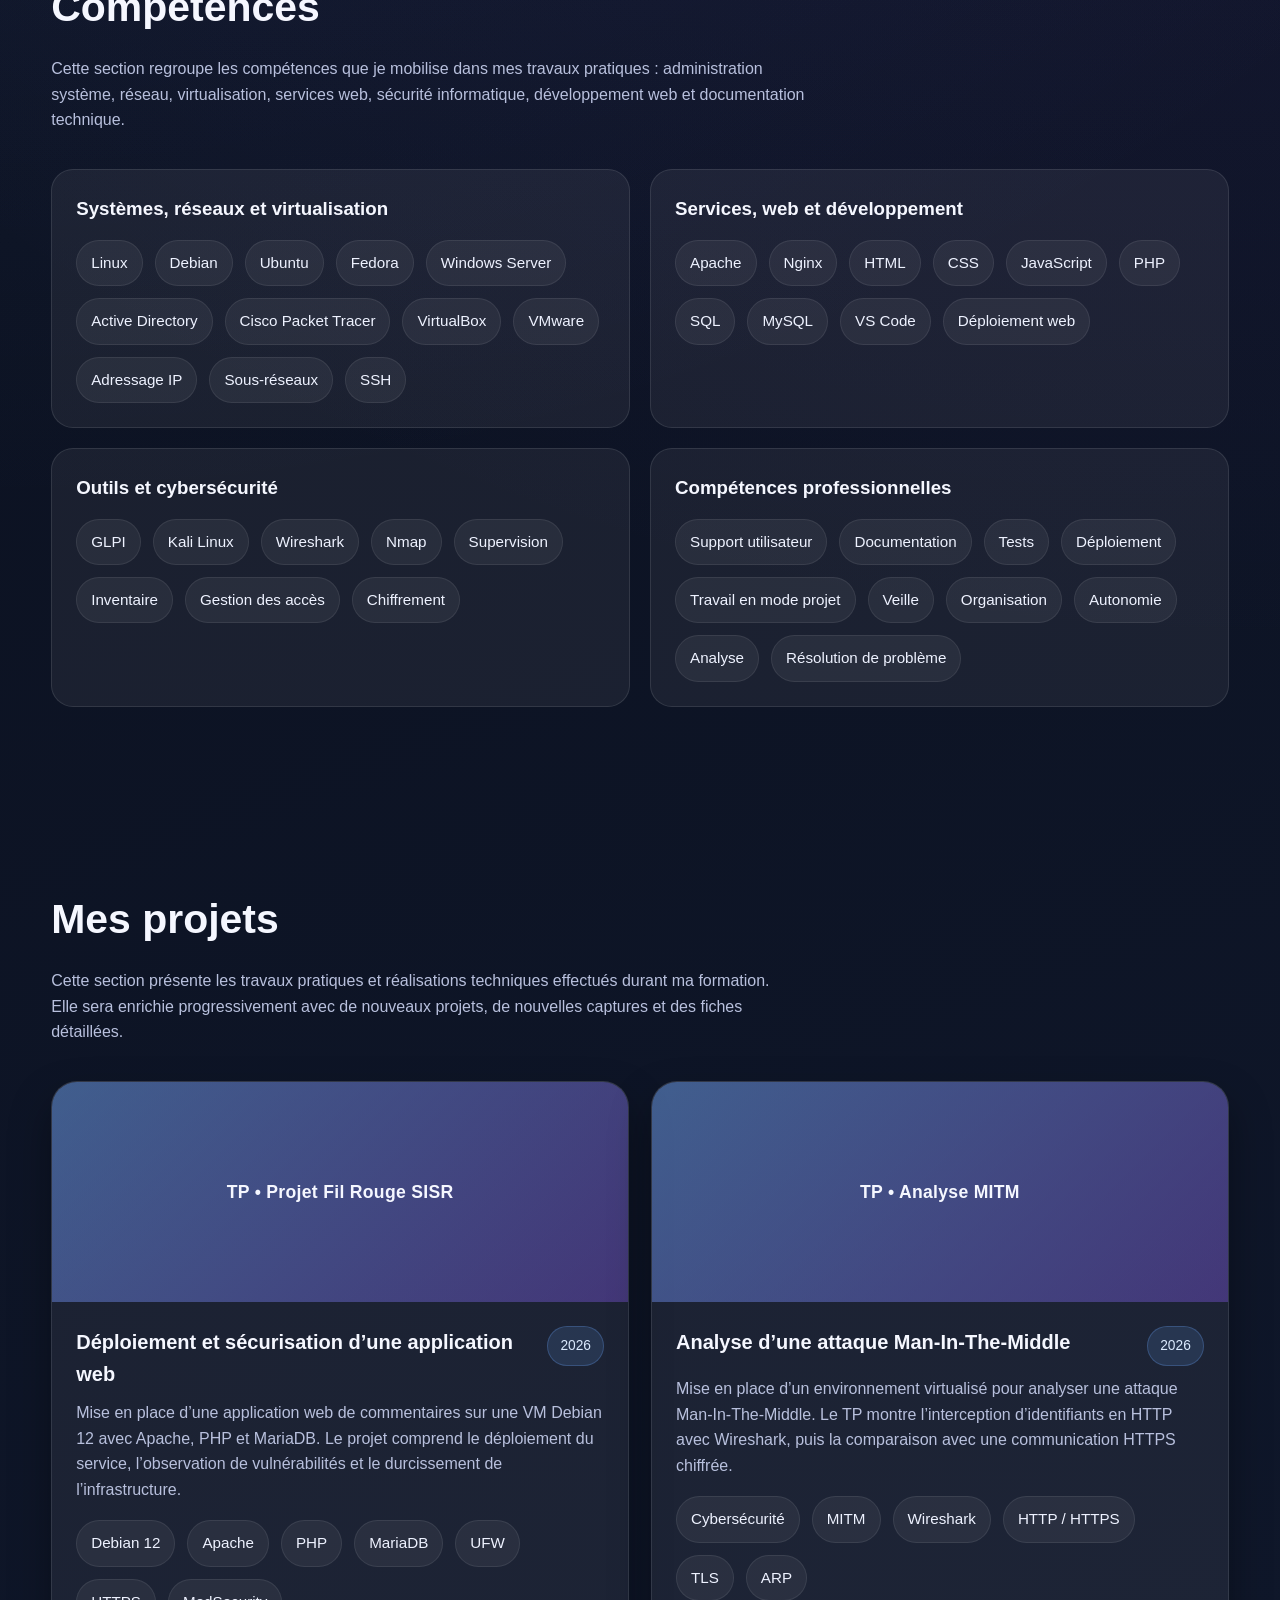
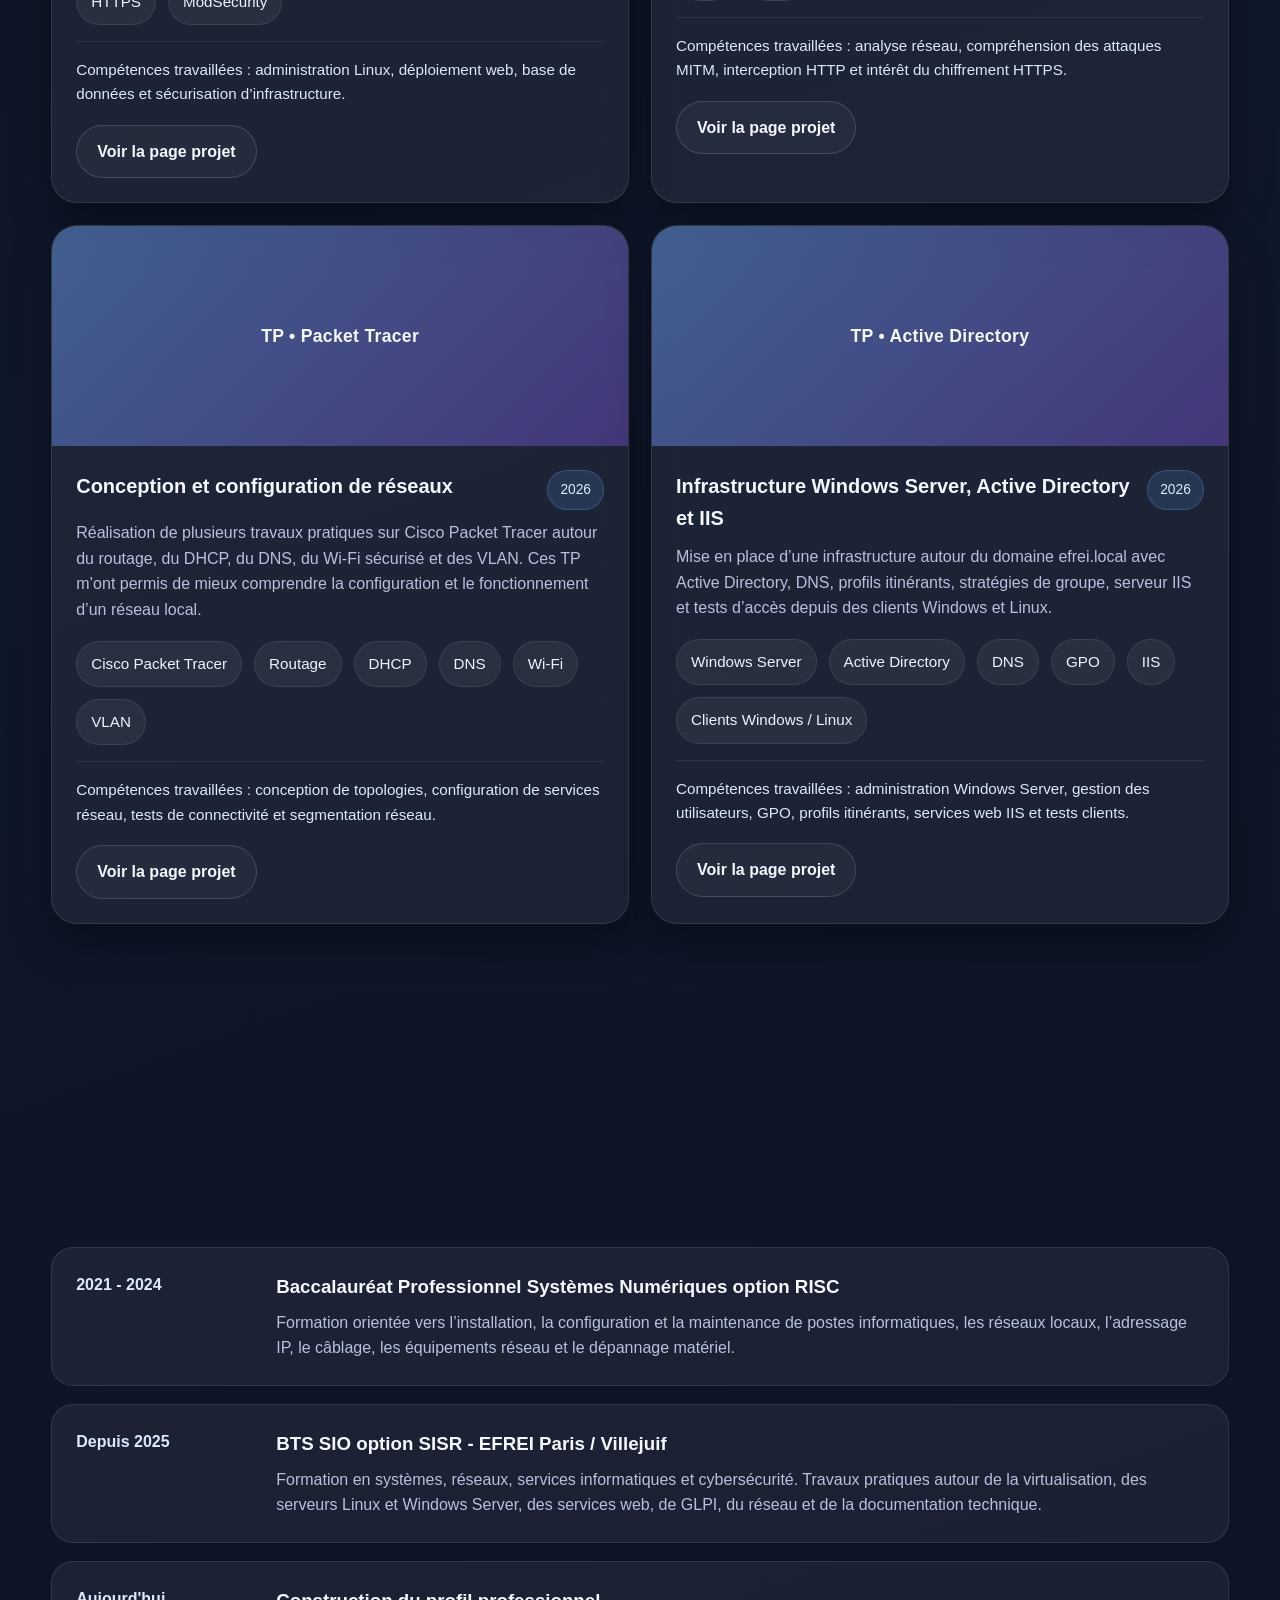
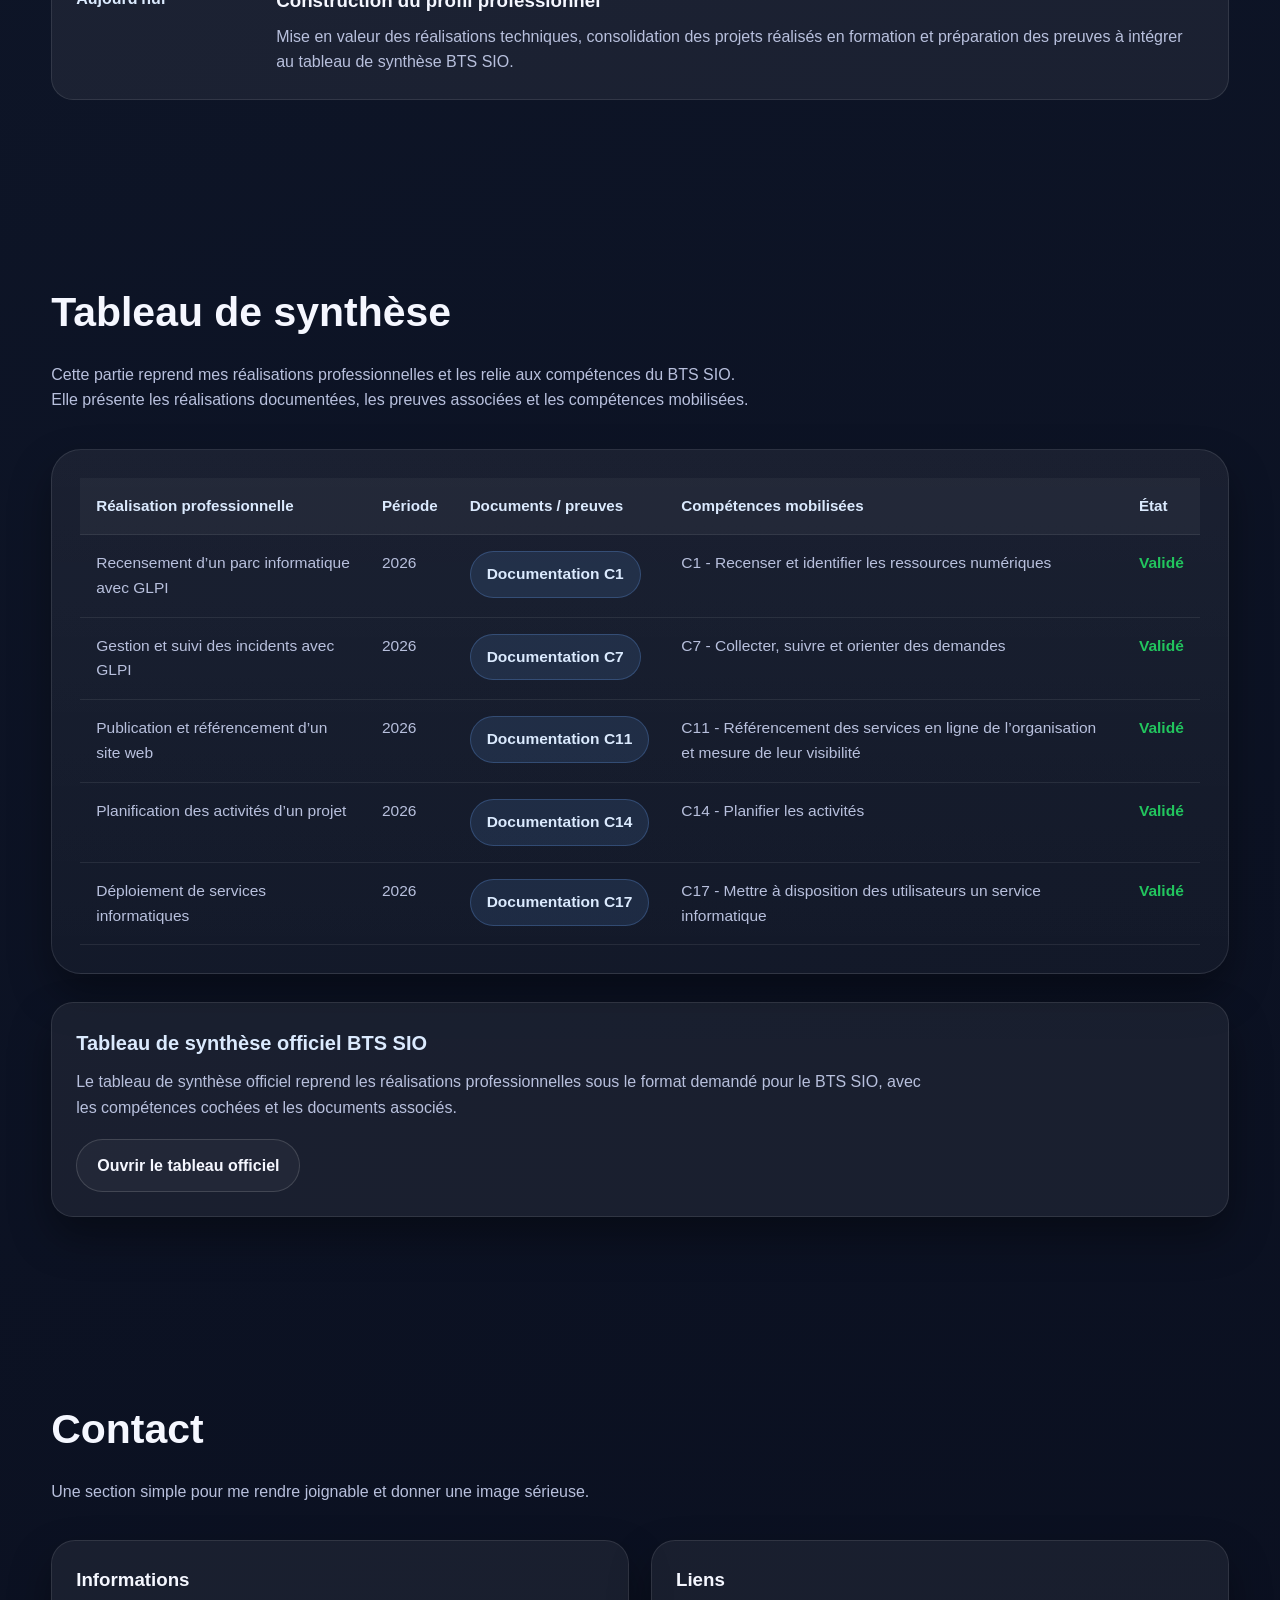
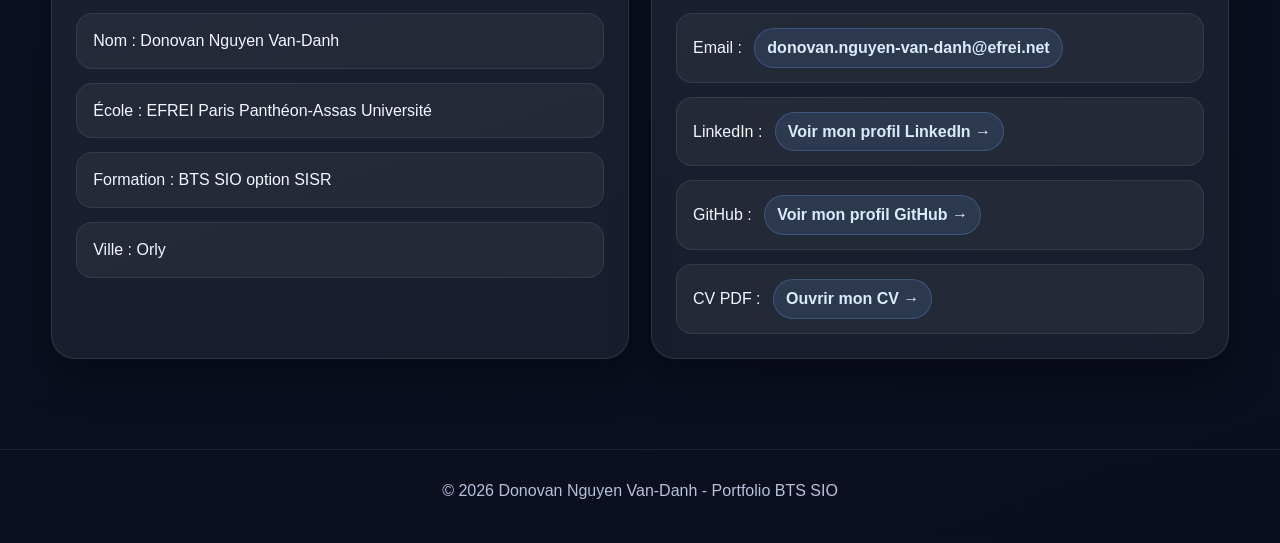
==== commit 66cf3634: "Ajout du CV au portfolio" ====
--- a/index.html
+++ b/index.html
@@ -461,7 +461,9 @@
               <div class="contact-item">LinkedIn : <a href="https://www.linkedin.com/in/donovan-nguyen-van-danh" target="_blank" rel="noopener noreferrer" class="contact-link">
                 Voir mon profil LinkedIn →</a> </div>
               <div class="contact-item">GitHub : <a href="https://github.com/donovanngvd" target="_blank" rel="noopener noreferrer" class="contact-link">Voir mon profil GitHub →</a></div>
-            <!--  <div class="contact-item">CV PDF : à ajouter</div> -->
+              <div class="contact-item">CV PDF :  <a href="documents/CV_Donovan_Nguyen_Alternance_BTS_SIO_SISR.pdf" target="_blank" rel="noopener noreferrer" class="contact-link">
+        Ouvrir mon CV →
+      </a></div> 
             </div>
           </div>
         </div>
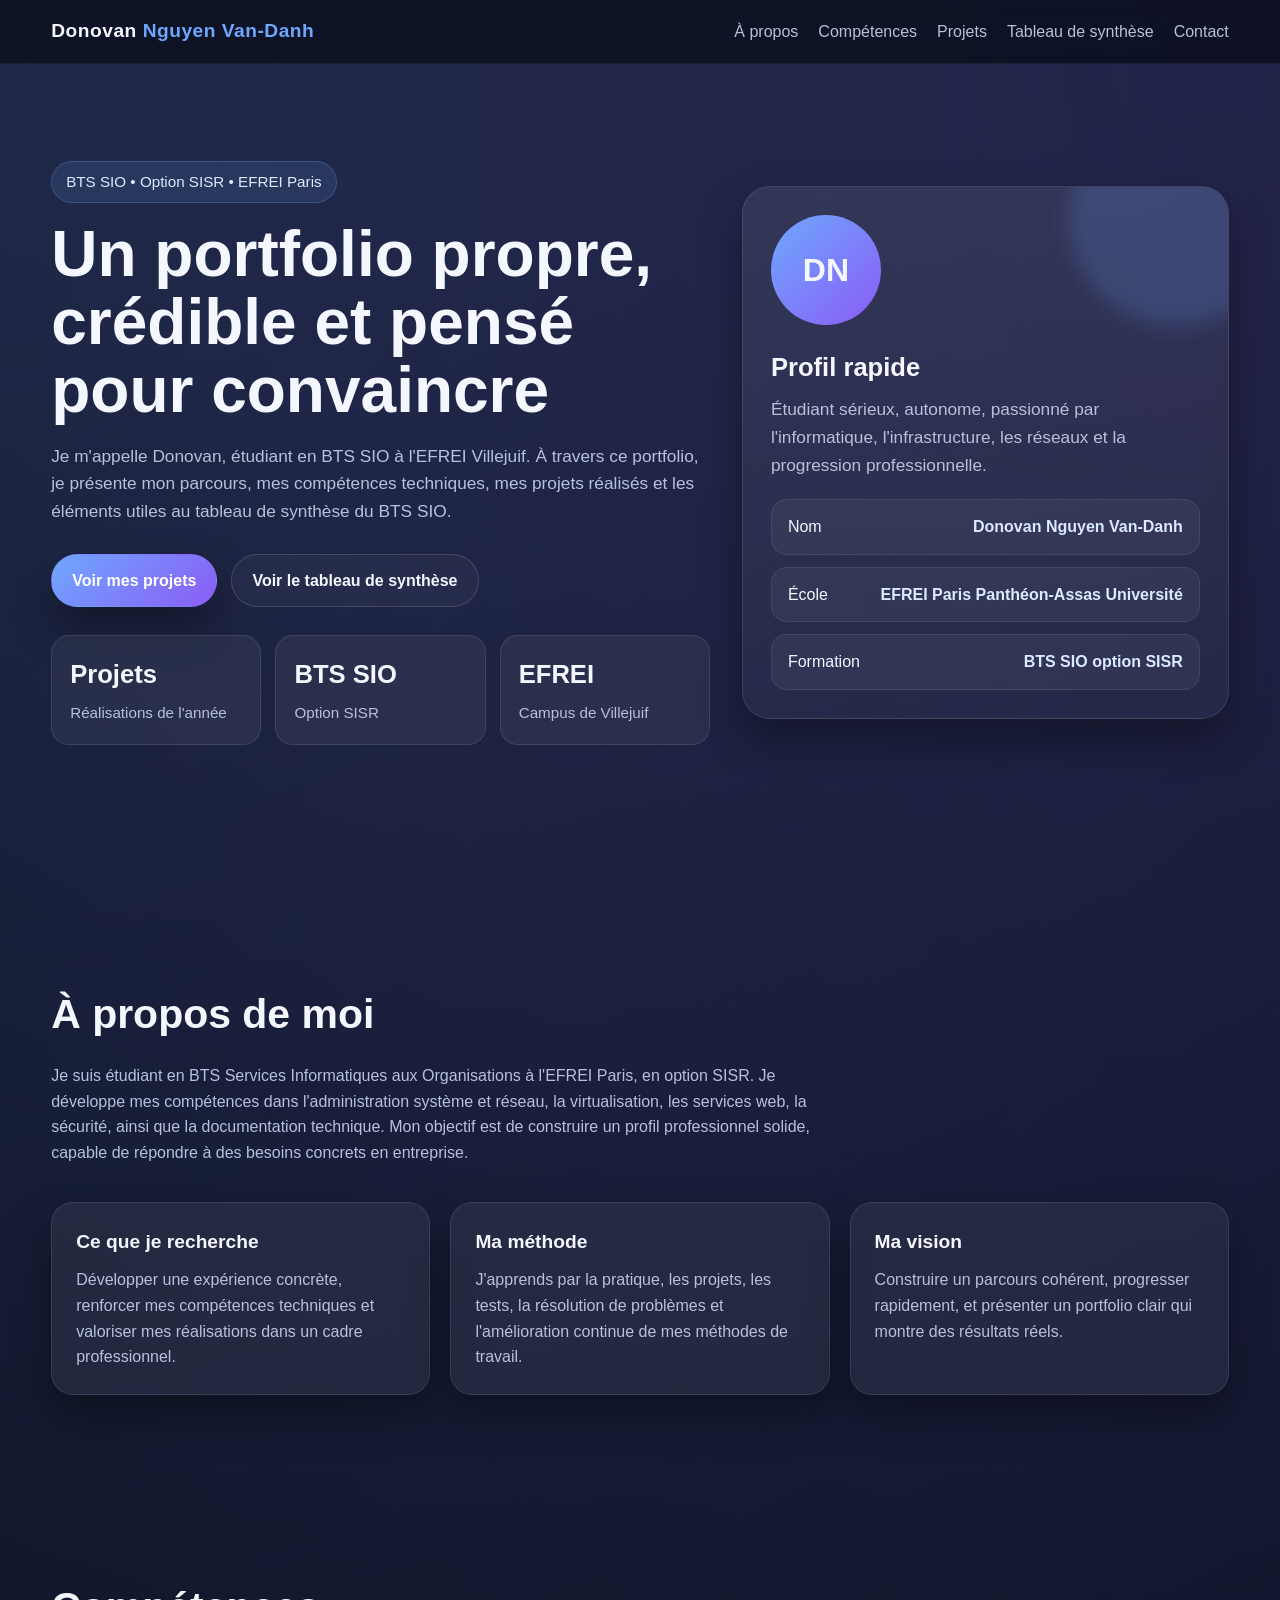
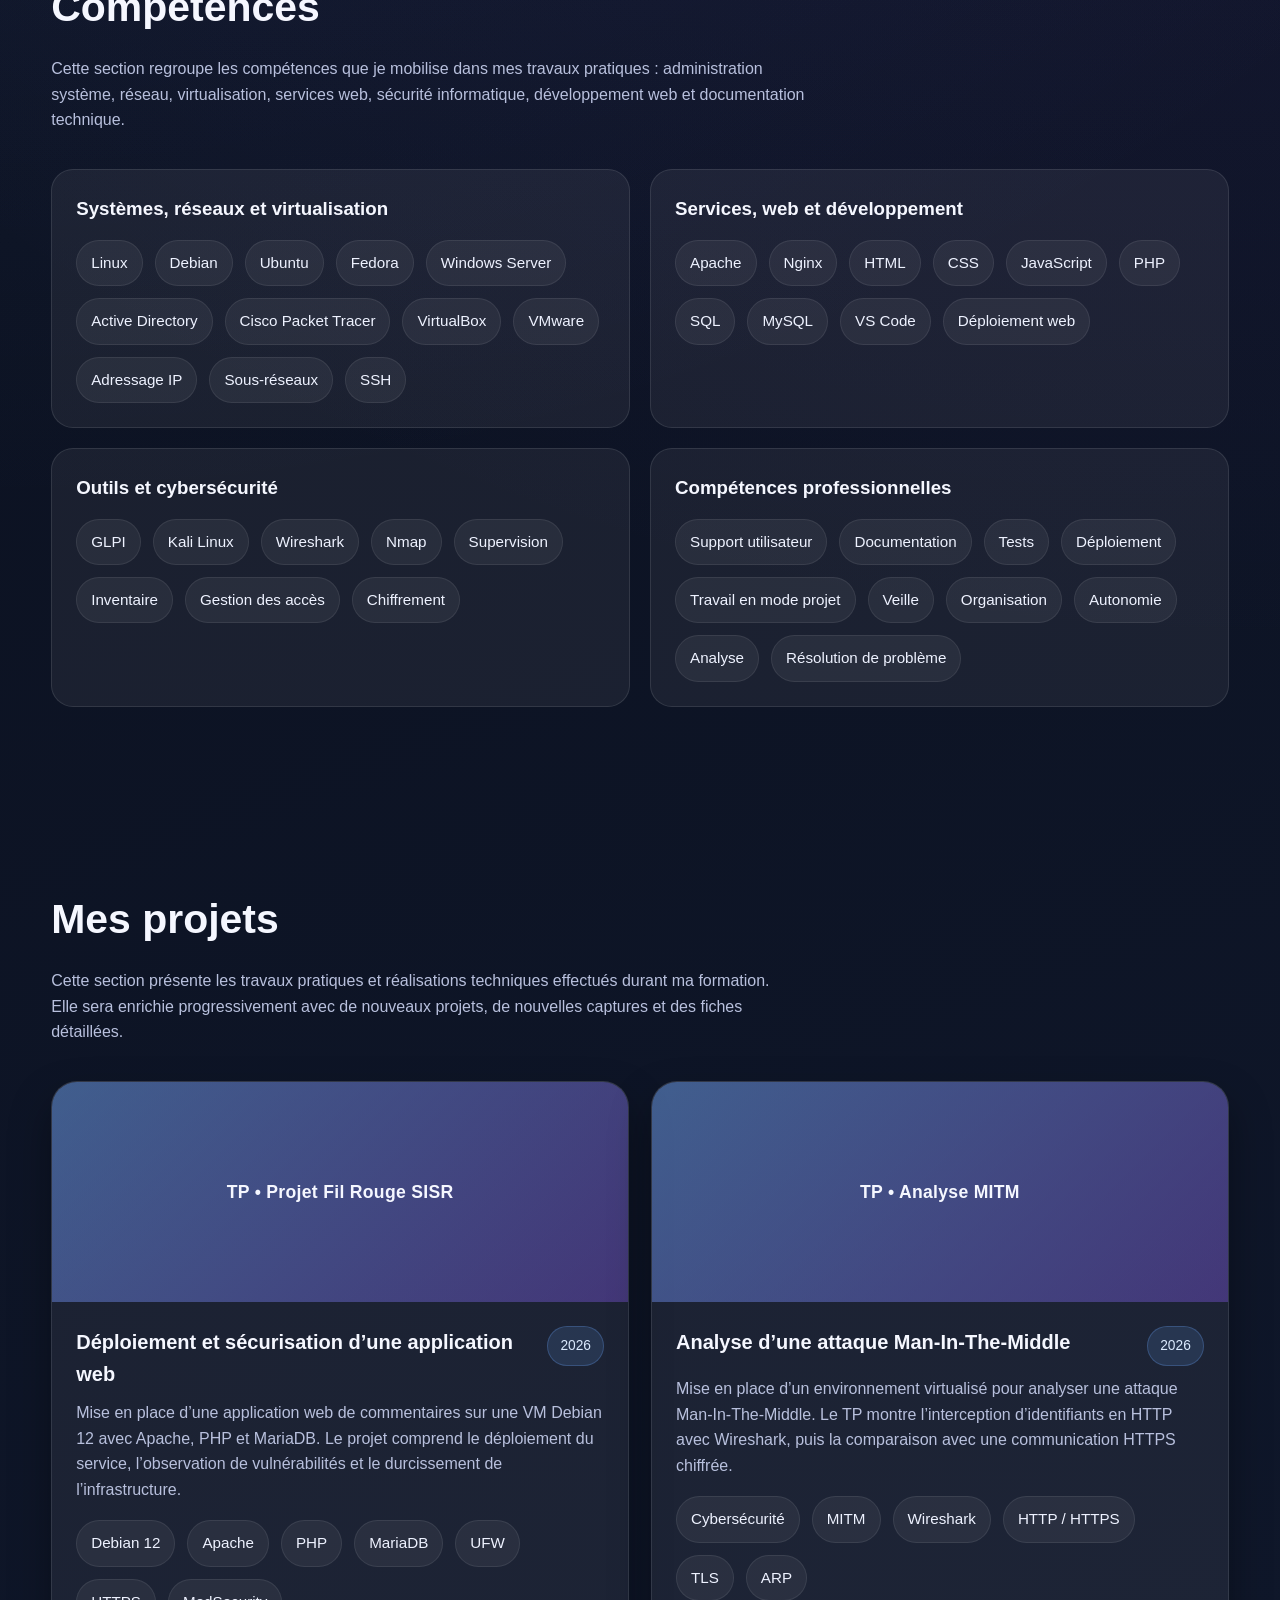
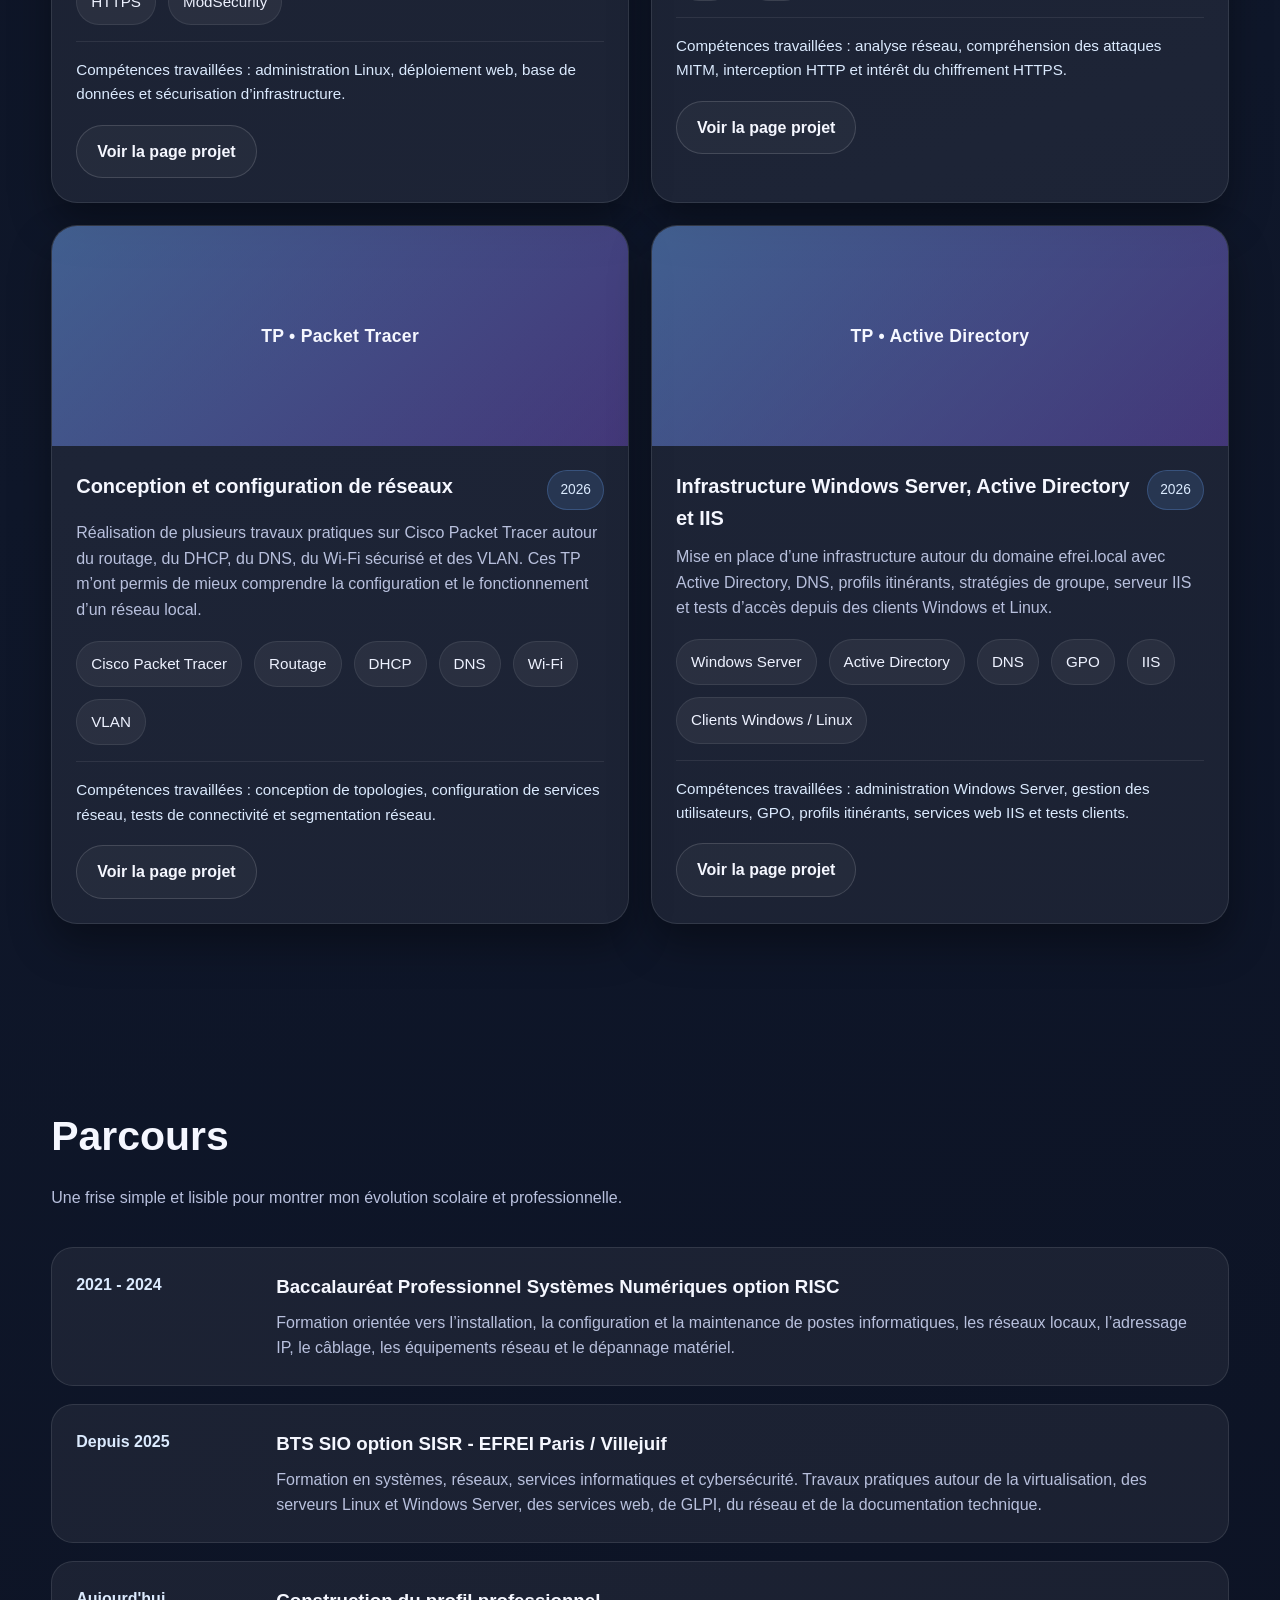
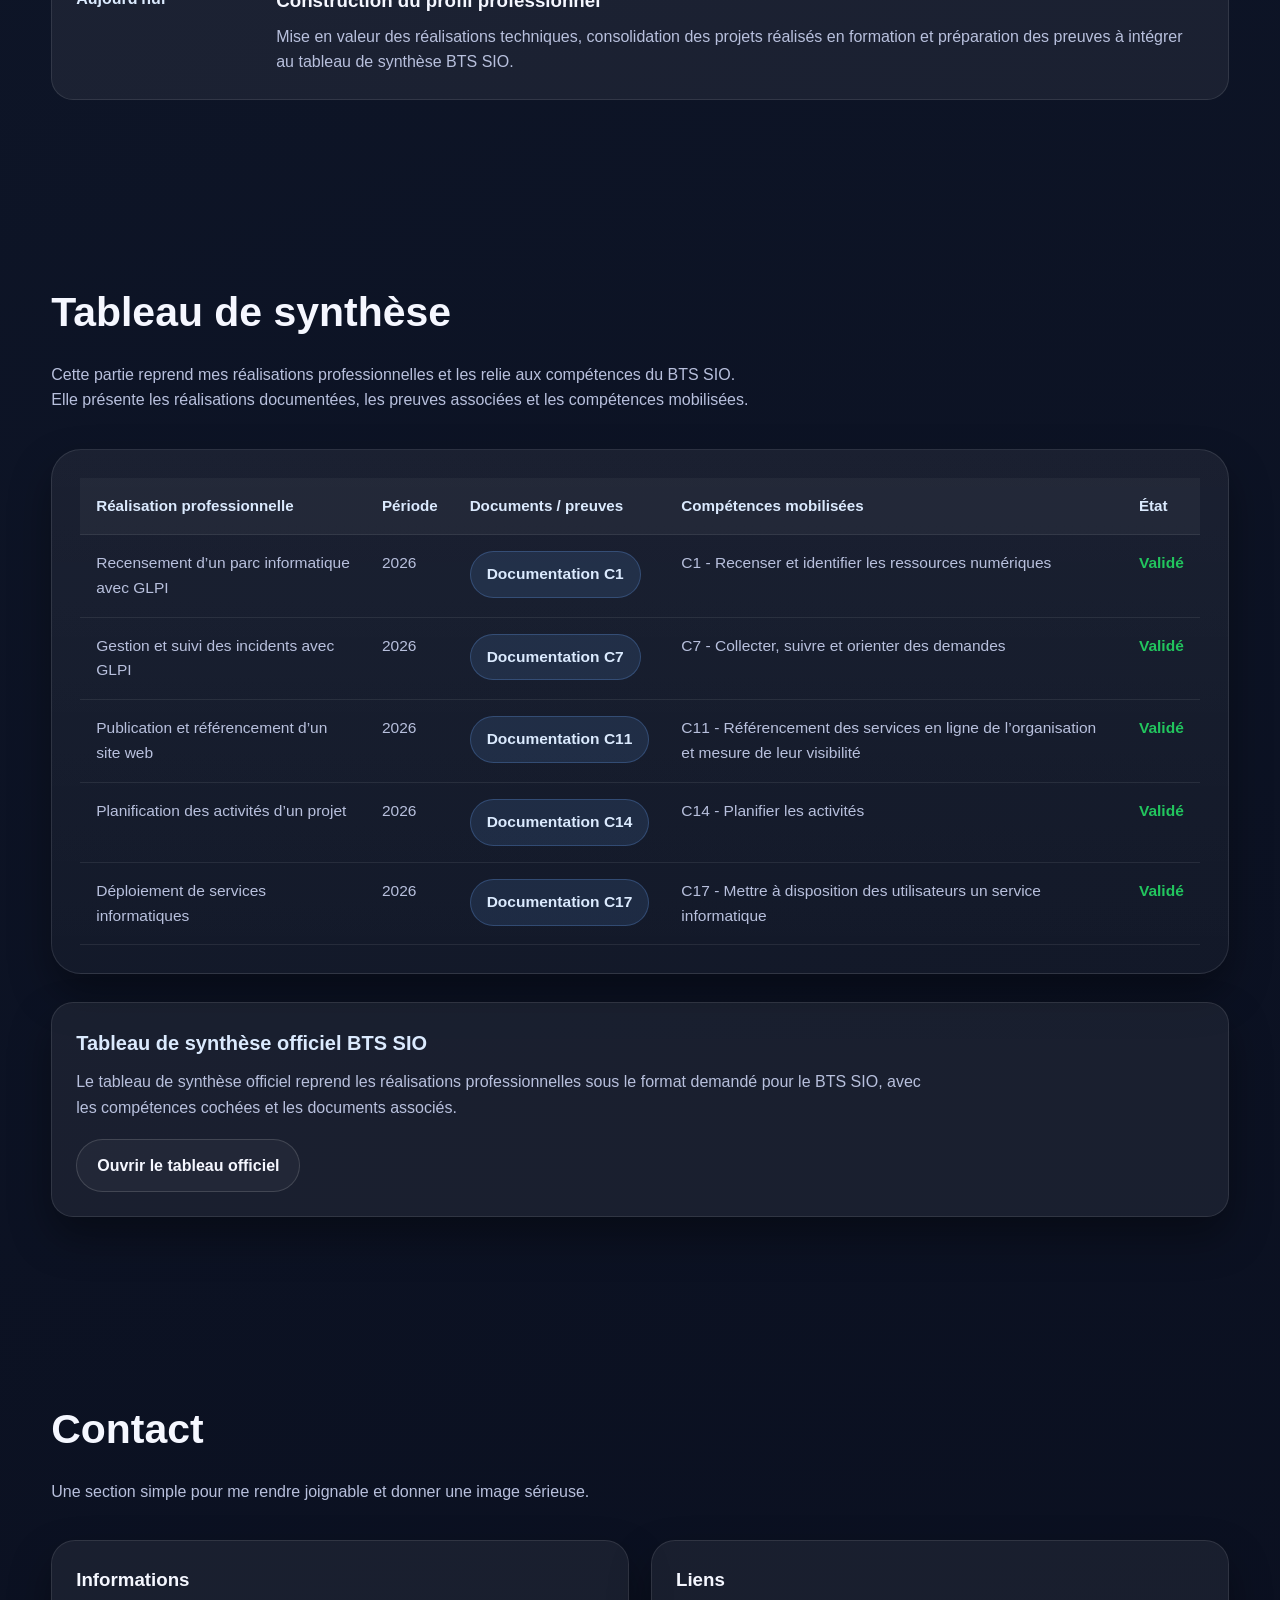
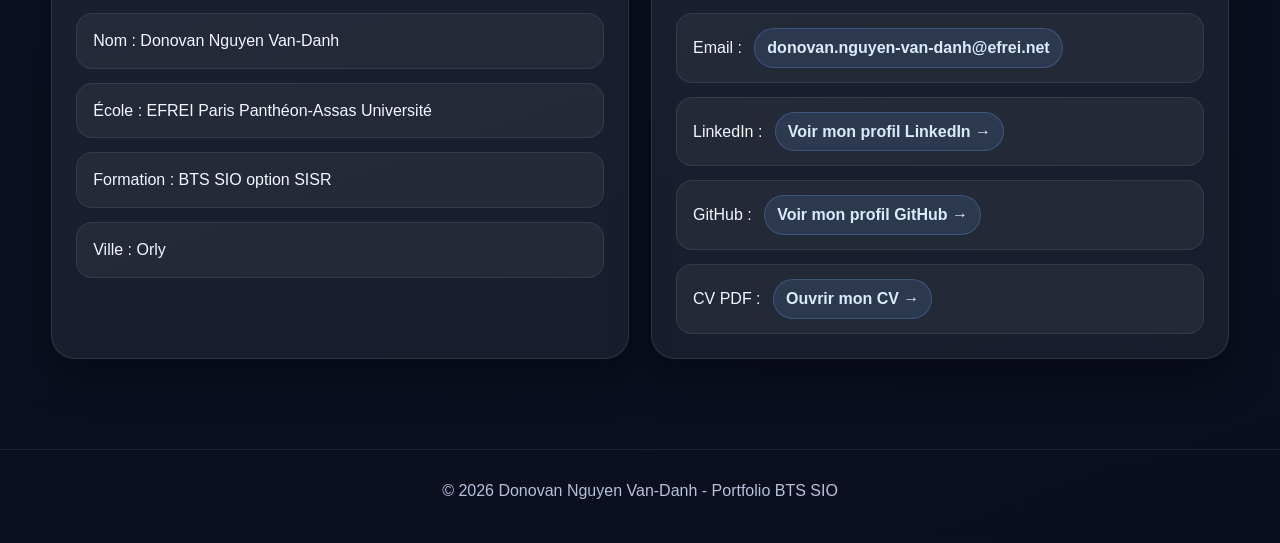
==== commit 40efc279: "Mise a jour du CV" ====
--- a/index.html
+++ b/index.html
@@ -461,7 +461,7 @@
               <div class="contact-item">LinkedIn : <a href="https://www.linkedin.com/in/donovan-nguyen-van-danh" target="_blank" rel="noopener noreferrer" class="contact-link">
                 Voir mon profil LinkedIn →</a> </div>
               <div class="contact-item">GitHub : <a href="https://github.com/donovanngvd" target="_blank" rel="noopener noreferrer" class="contact-link">Voir mon profil GitHub →</a></div>
-              <div class="contact-item">CV PDF :  <a href="documents/CV_Donovan_Nguyen_Alternance_BTS_SIO_SISR.pdf" target="_blank" rel="noopener noreferrer" class="contact-link">
+              <div class="contact-item">CV PDF :  <a href="documents/CV_Donovan_Nguyen_Stage_BTS_SIO_SISR.pdf" target="_blank" rel="noopener noreferrer" class="contact-link">
         Ouvrir mon CV →
       </a></div> 
             </div>
